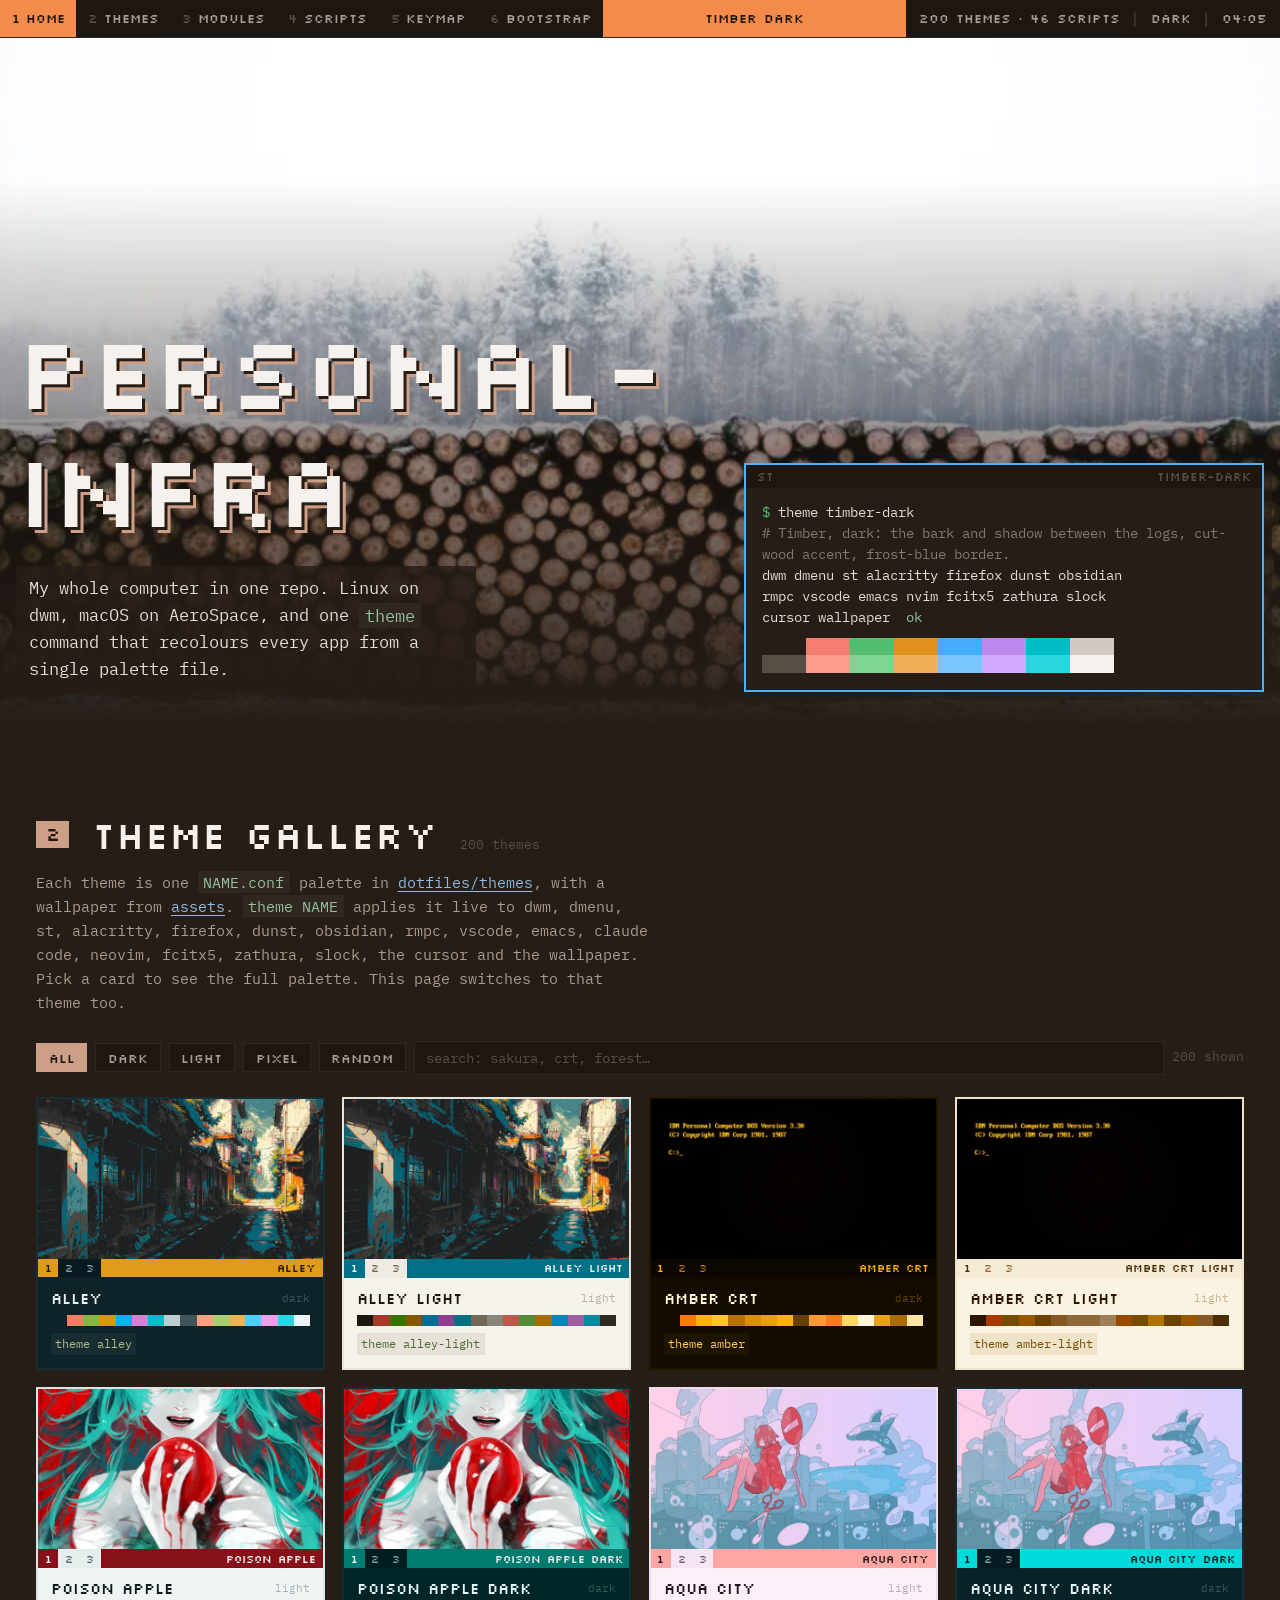
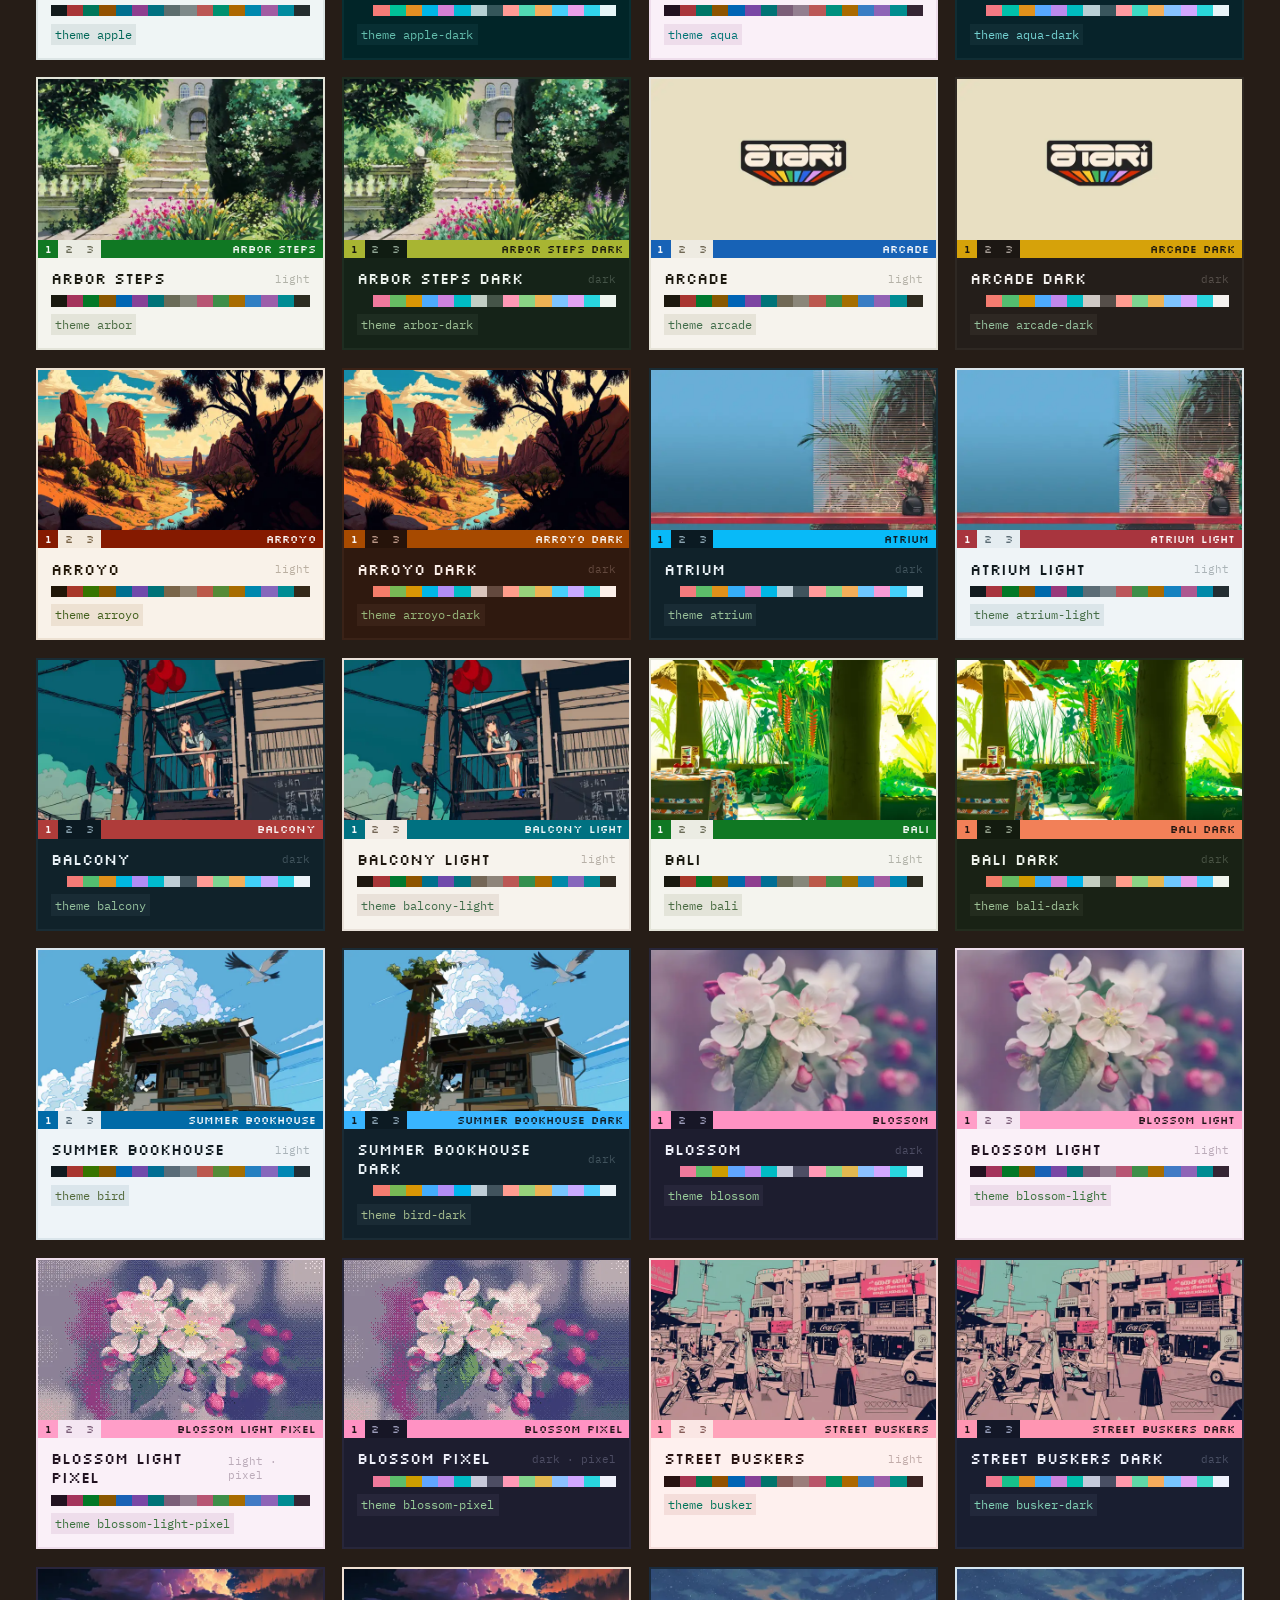
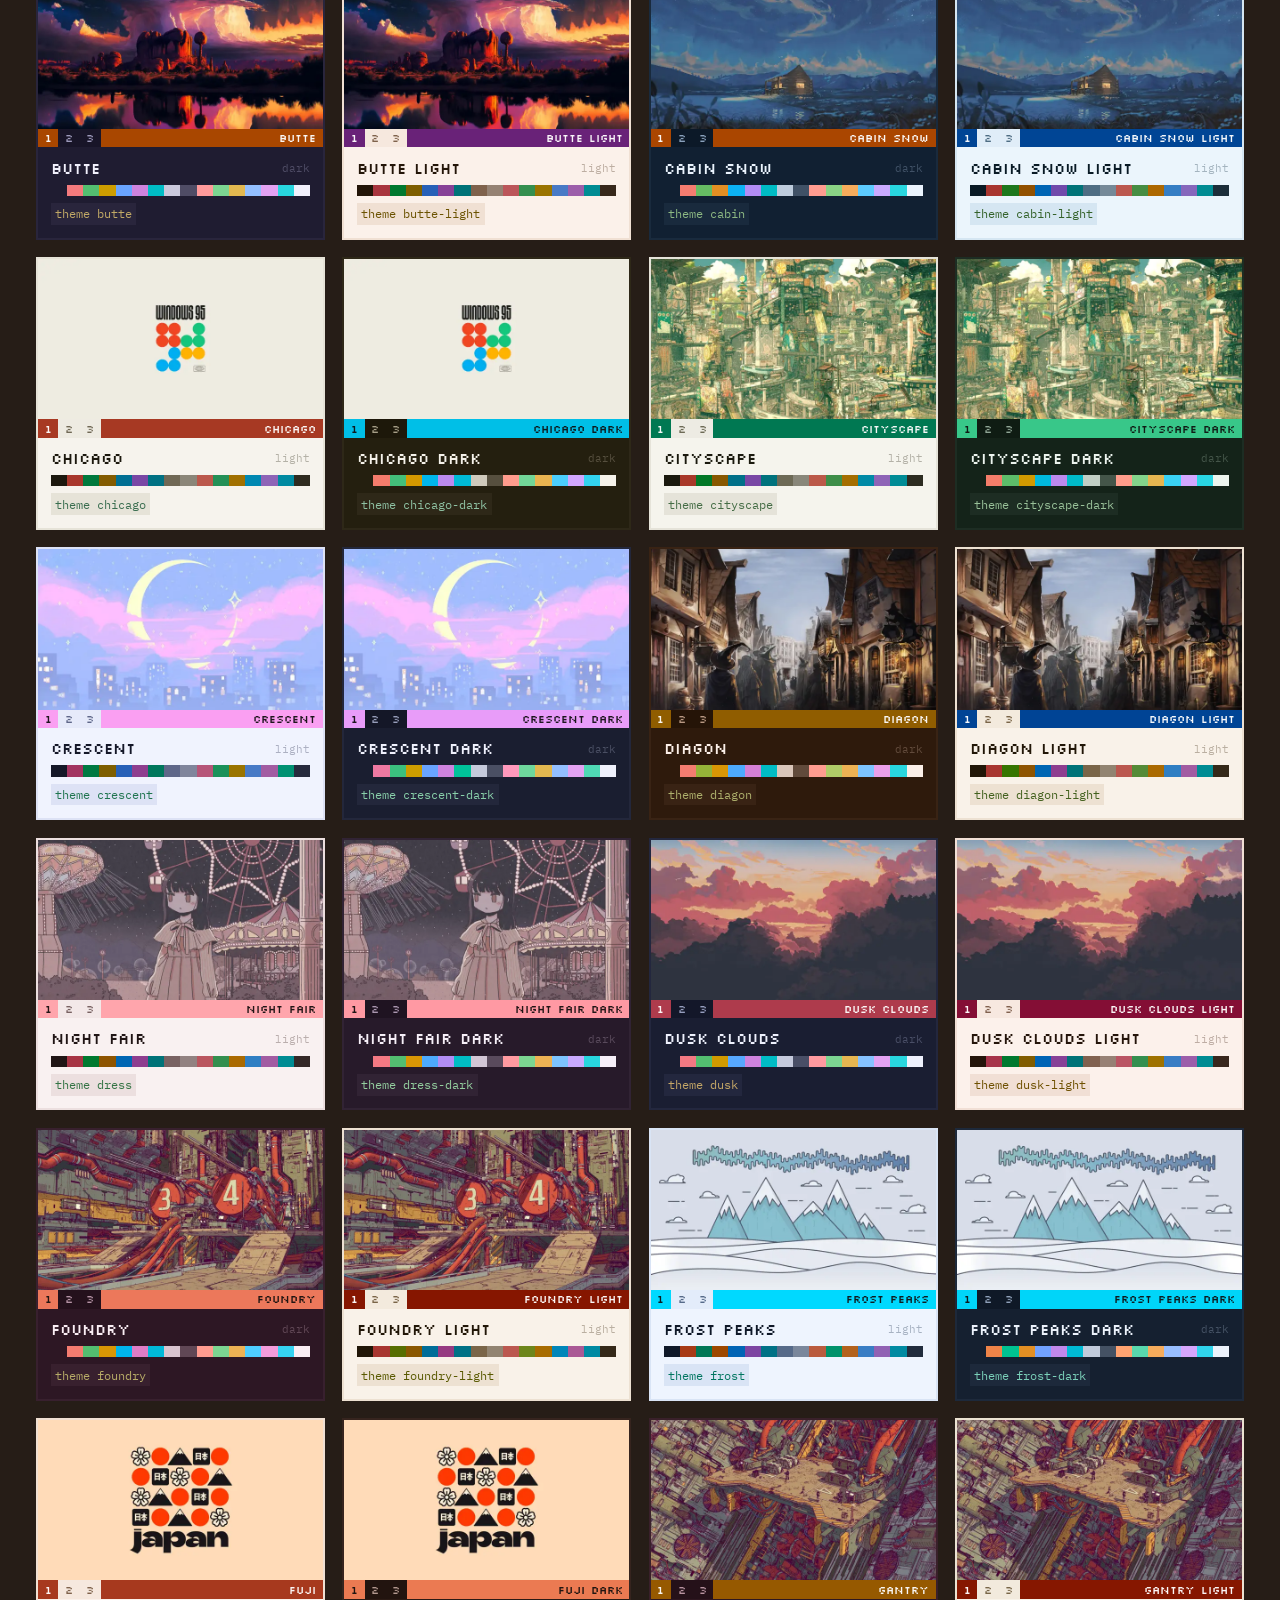
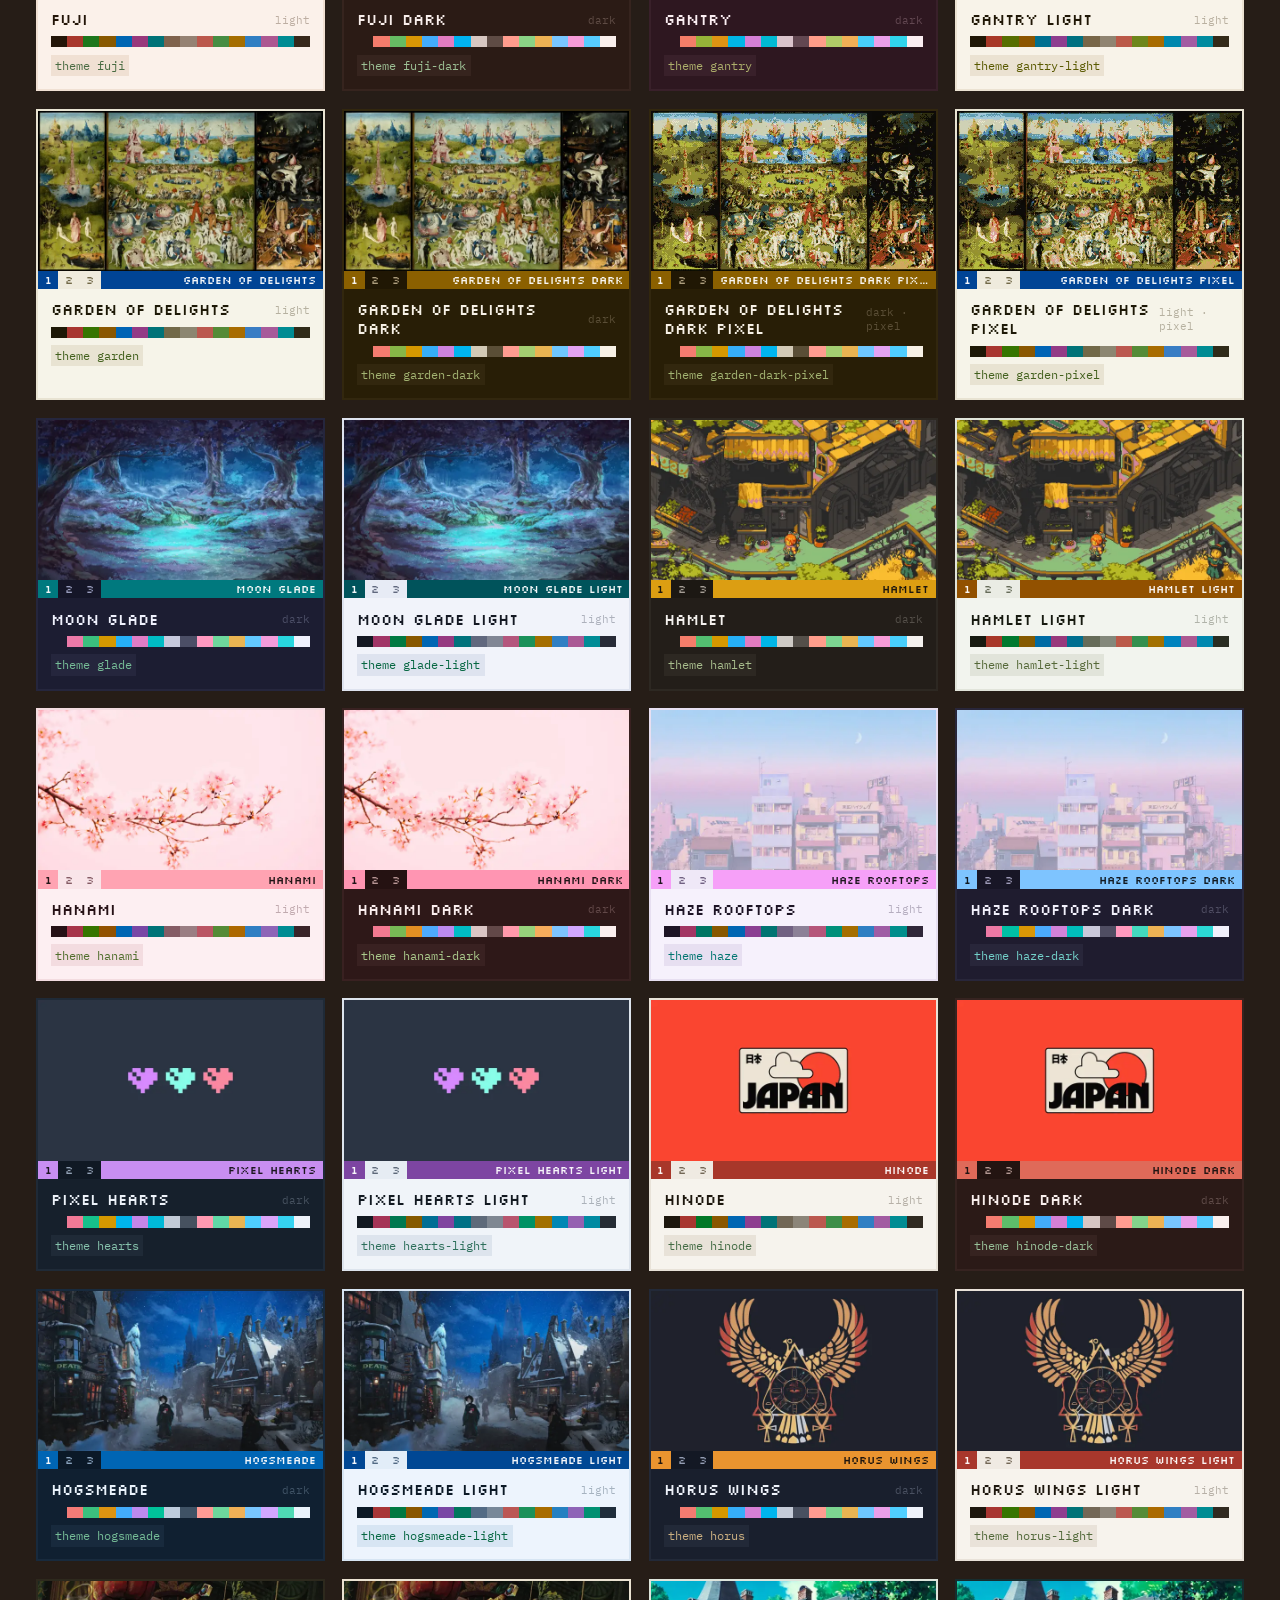
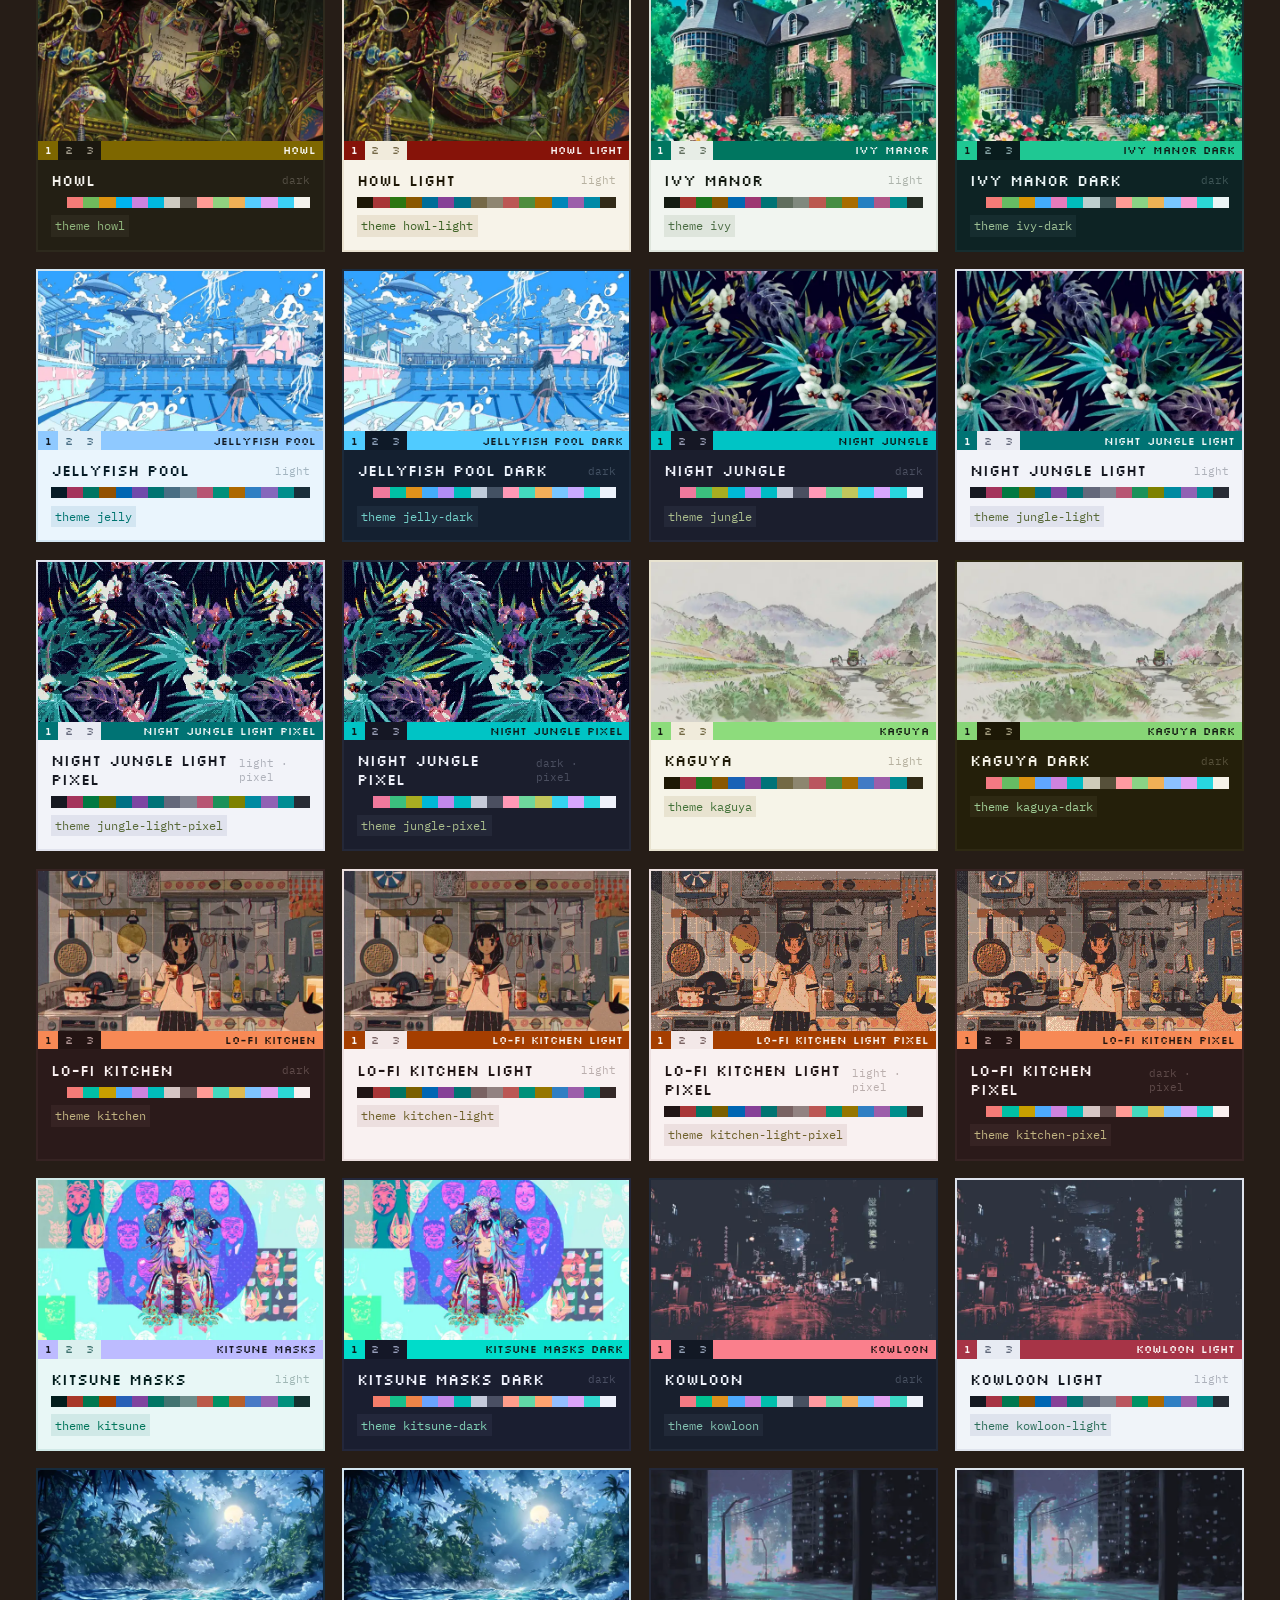
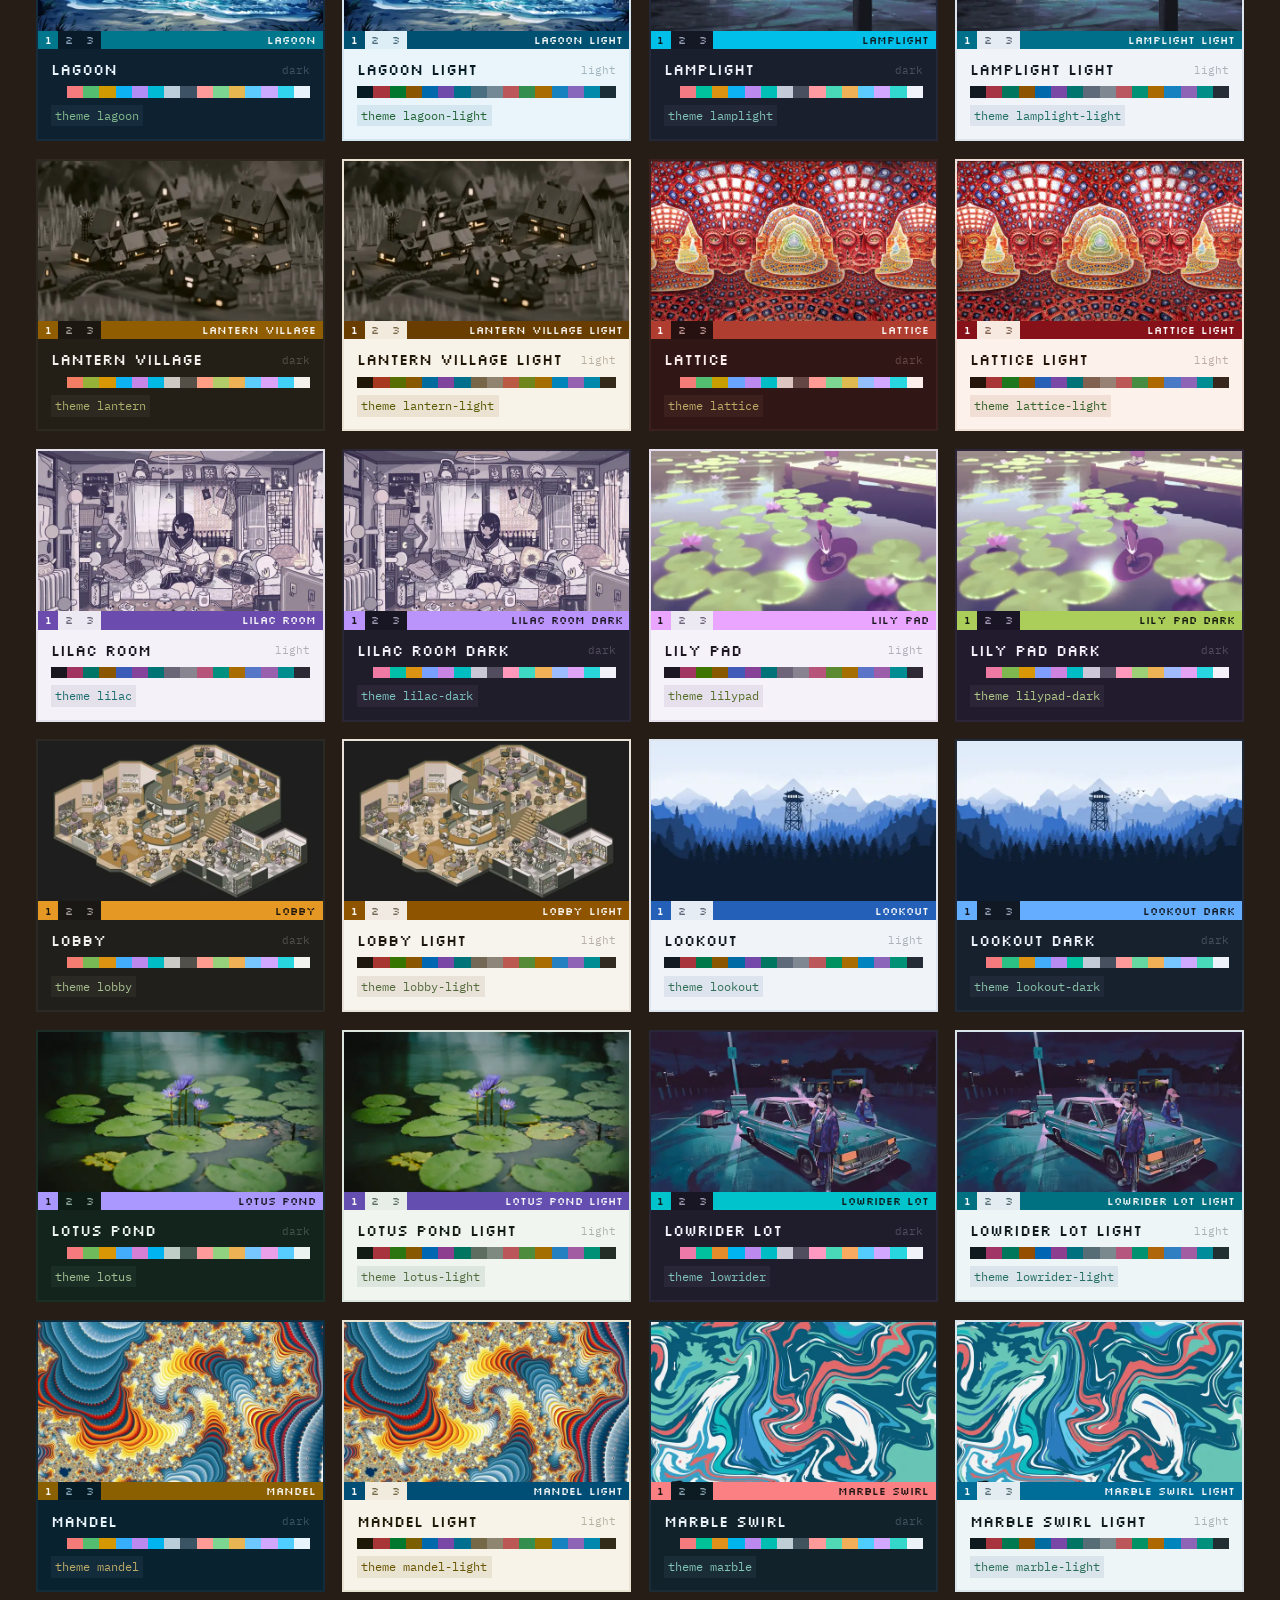
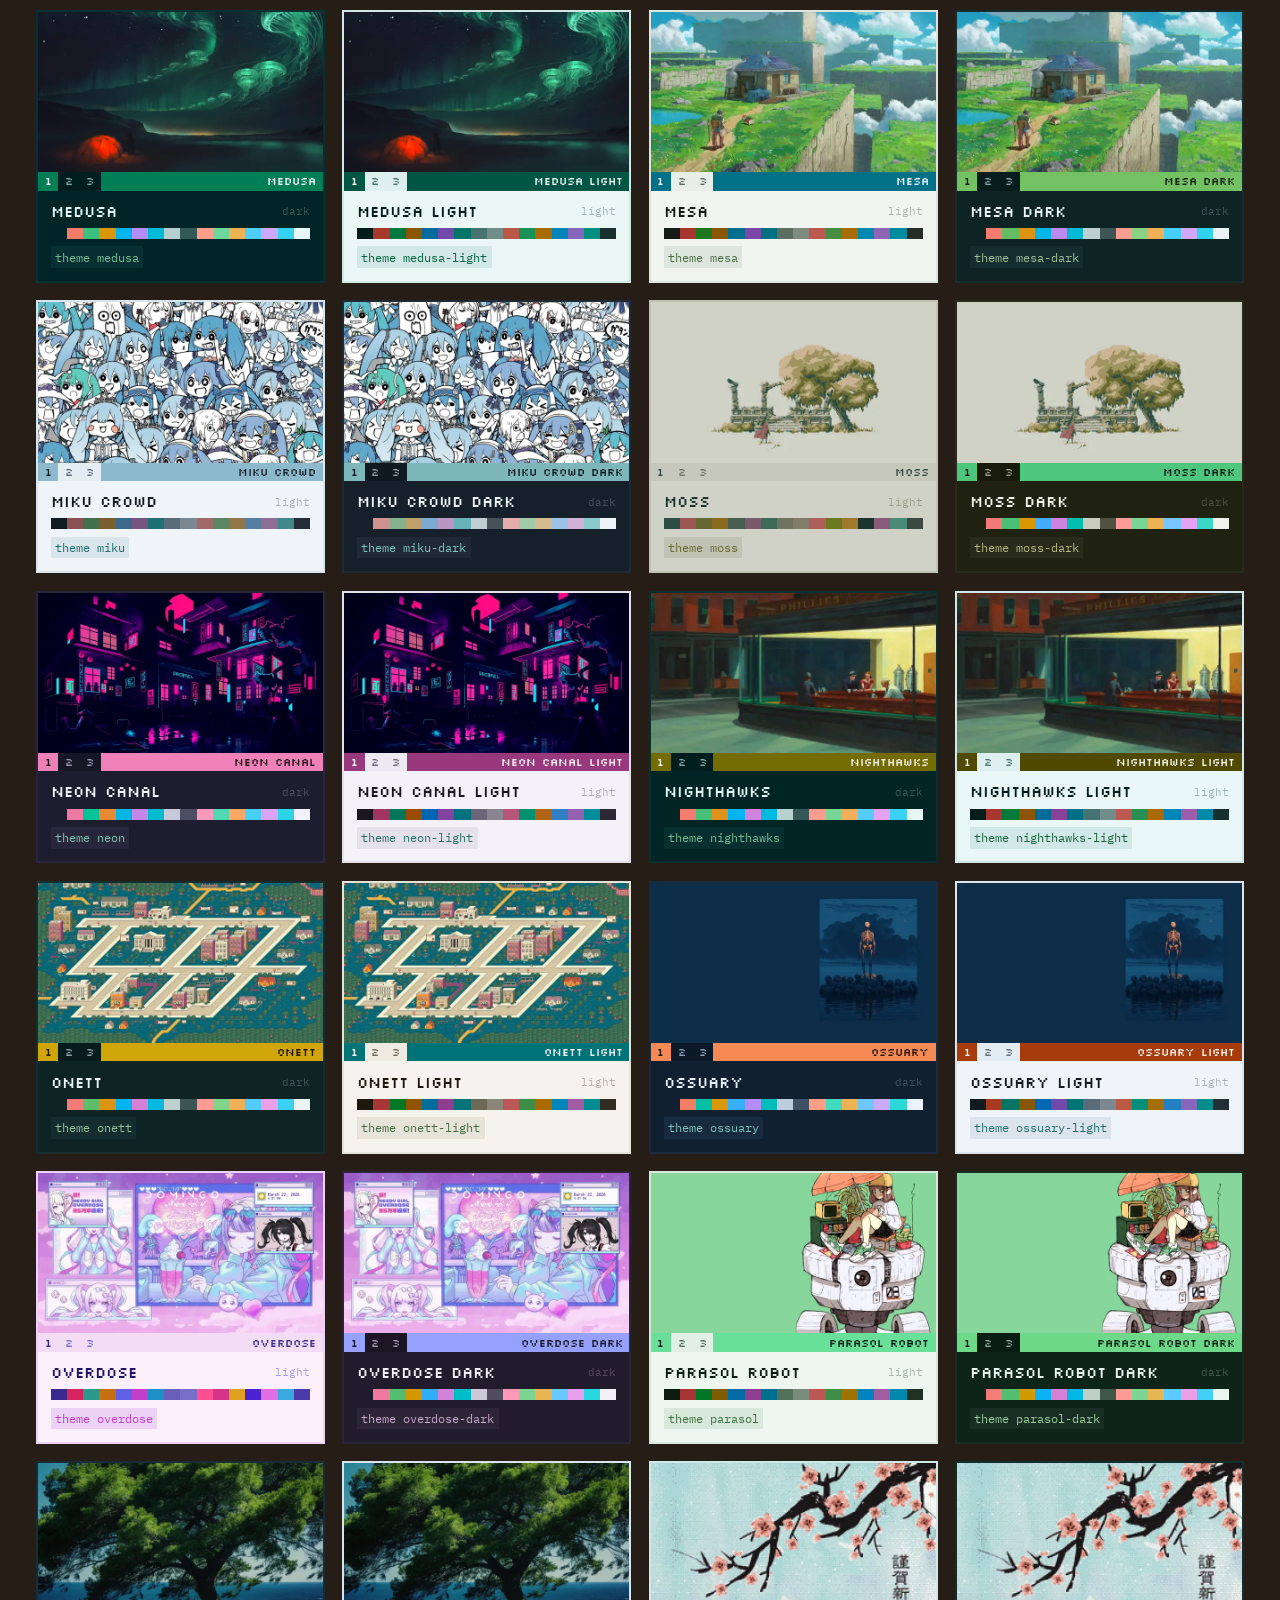
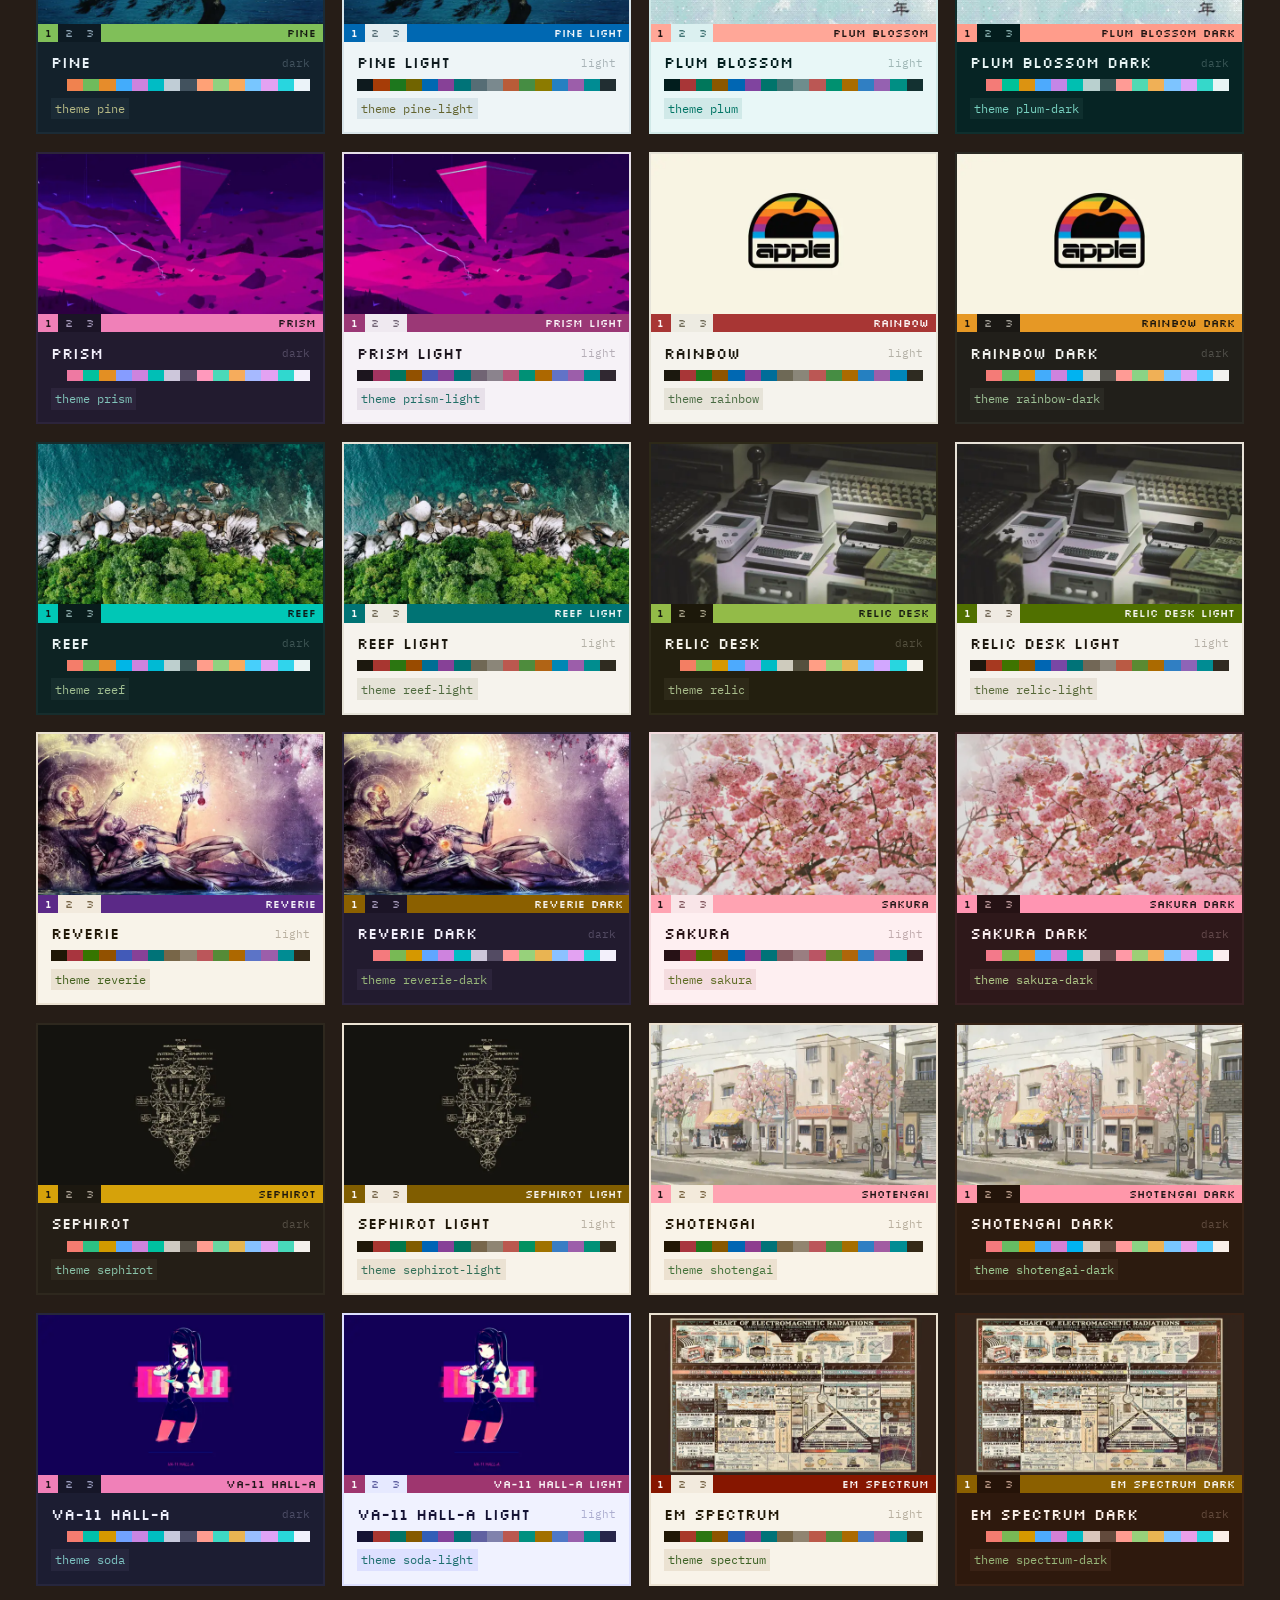
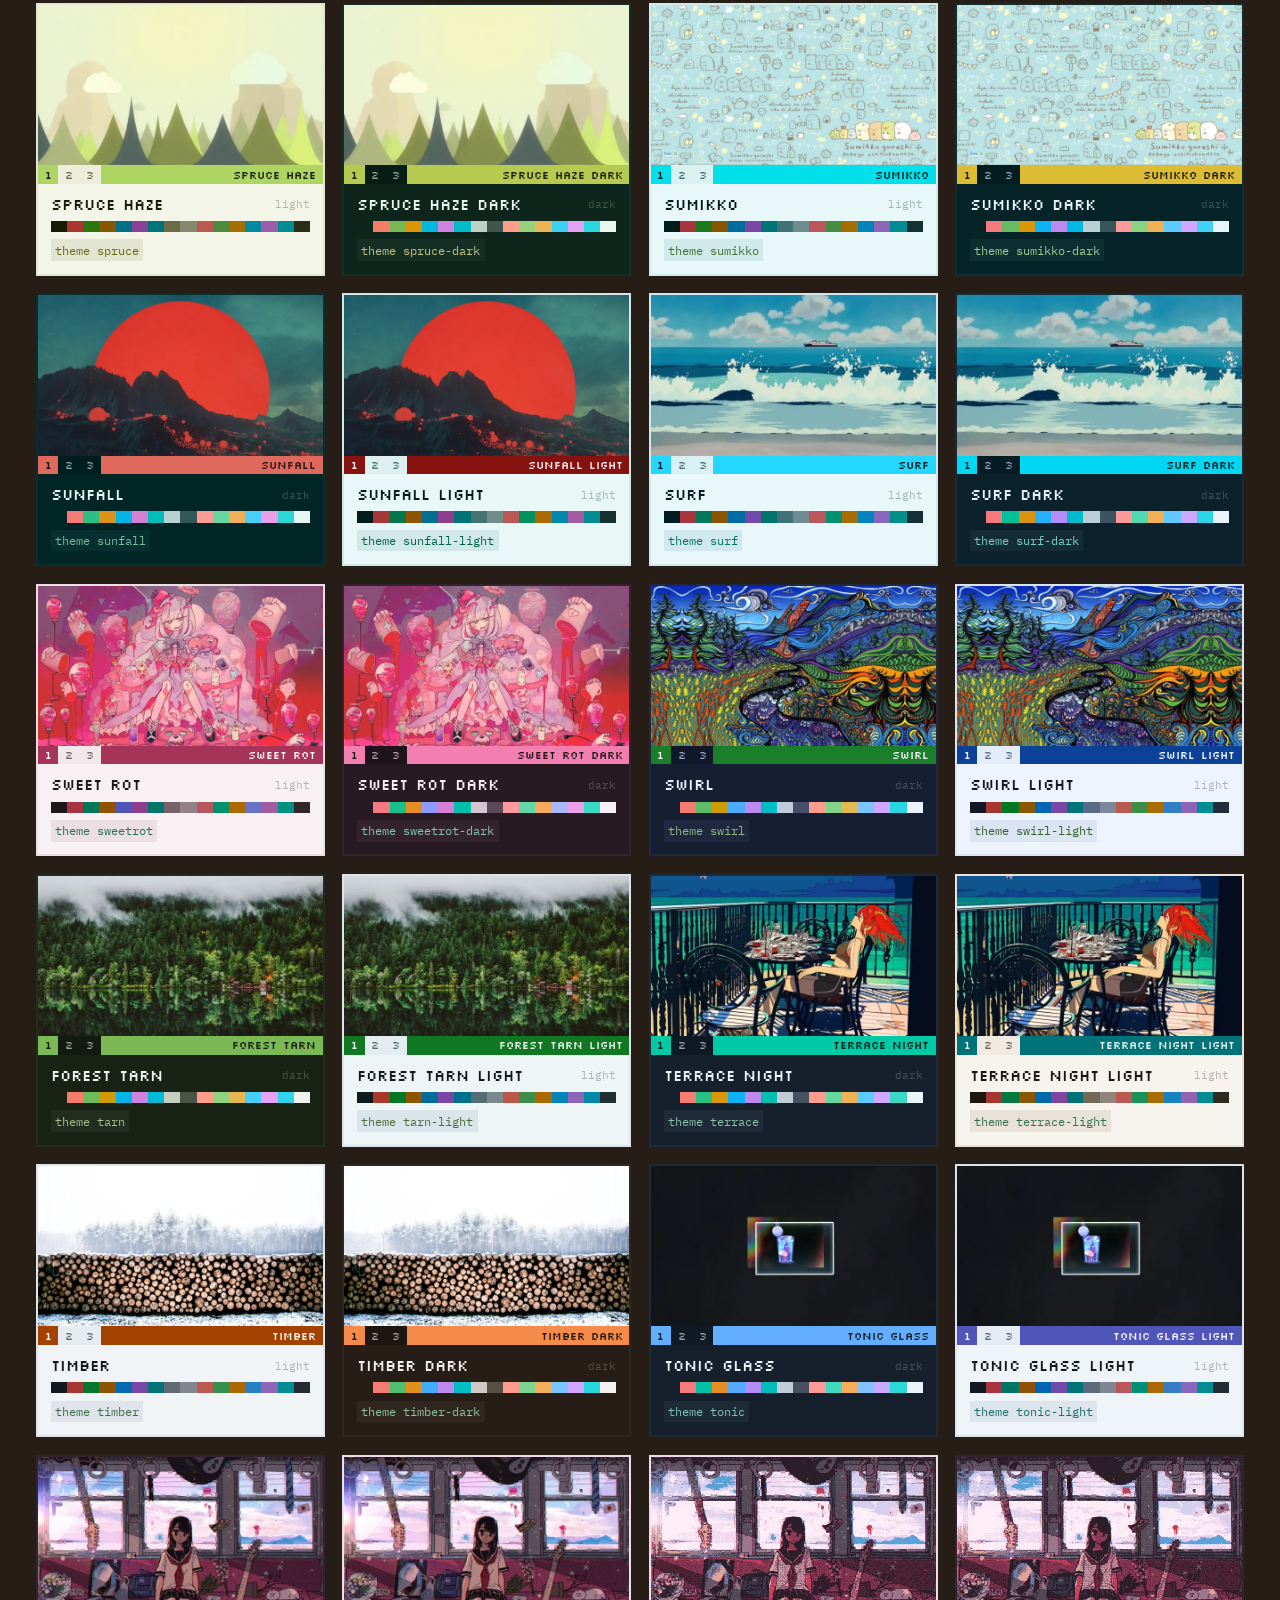
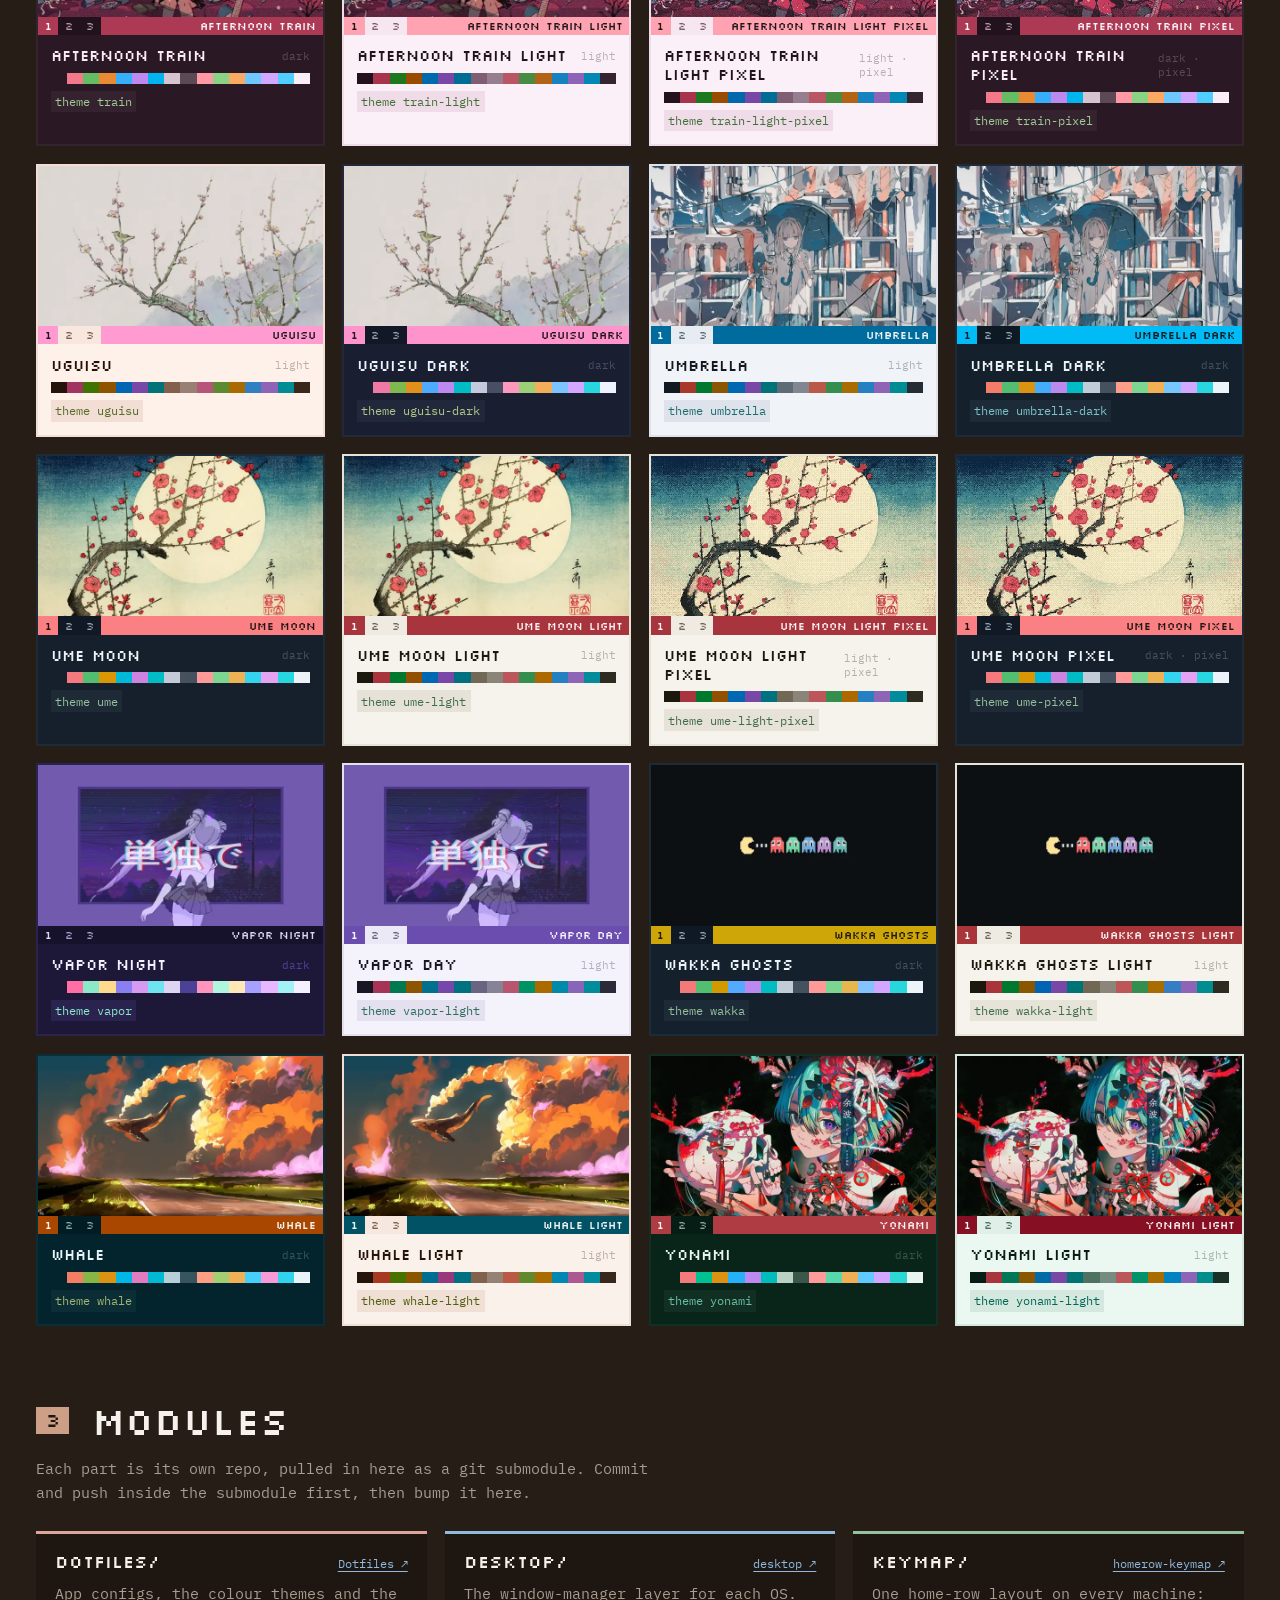
==== docs/index.html @ 153bce5e "GitHub Pages site: theme gallery, modules, scripts, keymap (docs/, generated by docs/build.py) Co-Au" ====
<!doctype html>
<html lang="en">
<head>
<meta charset="utf-8">
<meta name="viewport" content="width=device-width, initial-scale=1">
<title>personal-infra</title>
<meta name="description" content="A whole Linux + macOS desktop in one repo: dwm, st, 200 colour themes, scripts and bootstrap.">
<link rel="preconnect" href="https://fonts.googleapis.com">
<link rel="preconnect" href="https://fonts.gstatic.com" crossorigin>
<link href="https://fonts.googleapis.com/css2?family=Silkscreen&family=IBM+Plex+Mono:ital,wght@0,400;0,600;1,400&display=swap" rel="stylesheet">
<style>
/* Every colour on this page is a theme key from dotfiles/themes/*.conf; picking a theme rewrites them. */
:root {
  --bg: #2e181a; --bg_alt: #251214; --bg_hl: #392123; --sel: #4e2d34; --dim: #62484a; --mid: #b79496;
  --fg: #ecd9d9; --bright: #fbeeef; --accent: #f0a6b6; --accent_fg: #201417; --bar: #ff95b2; --bar_fg: #201417;
  --border: #f68c36; --comment: #8e7274; --string: #b0c888; --number: #e9b082; --keyword: #f1a6b0;
  --function: #91c3f6; --type: #dfa9da; --punct: #b79496; --err: #da827f; --warn: #e9b082; --ok: #8fceac;
  --wall: none;
  --px: "Silkscreen", monospace;
  --mono: "IBM Plex Mono", ui-monospace, monospace;
}
* { box-sizing: border-box; }
html { scroll-behavior: smooth; scroll-padding-top: 3rem; }
body {
  margin: 0; background: var(--bg); color: var(--fg); font: 15px/1.6 var(--mono); overflow-x: clip;
  transition: background-color .35s, color .35s;
}
::selection { background: var(--sel); color: var(--bright); }
a { color: var(--function); text-decoration-thickness: 1px; text-underline-offset: 3px; }
code, kbd { font-family: var(--mono); background: var(--bg_hl); padding: .1em .35em; color: var(--string); }
:focus-visible { outline: 2px solid var(--border); outline-offset: 2px; }

/* dwm bar */
.bar {
  position: sticky; top: 0; z-index: 20; display: flex; align-items: stretch; height: 2.4rem;
  background: var(--bg_alt); border-bottom: 1px solid var(--bg_hl); font-family: var(--px); font-size: 13px;
  transition: background-color .35s;
}
.tags { display: flex; overflow-x: auto; scrollbar-width: none; }
.tags a {
  display: flex; align-items: center; gap: .45em; padding: 0 .9em; color: var(--mid); text-decoration: none; white-space: nowrap;
}
.tags a b { color: var(--dim); font-weight: 400; }
.tags a:hover, .tags a.on { background: var(--bar); color: var(--bar_fg); }
.tags a:hover b, .tags a.on b { color: var(--bar_fg); }
.bar .title {
  flex: 1; display: flex; align-items: center; justify-content: center; min-width: 0; padding: 0 1em;
  background: var(--bar); color: var(--bar_fg); overflow: hidden; white-space: nowrap; text-overflow: ellipsis;
}
.bar .status { display: flex; align-items: center; gap: .9em; padding: 0 1em; color: var(--mid); white-space: nowrap; }
.bar .status i { font-style: normal; color: var(--dim); }
@media (max-width: 760px) { .bar .status { display: none; } .bar .title { justify-content: flex-end; } }

main { max-width: 1240px; margin: 0 auto; padding: 0 16px 6rem; }
section { padding-top: 4.5rem; }
h1, h2, h3 { font-family: var(--px); font-weight: 400; line-height: 1.15; margin: 0; color: var(--bright); }
h2 { font-size: clamp(1.6rem, 4vw, 2.4rem); display: flex; align-items: baseline; gap: .6em; flex-wrap: wrap; }
h2 small { font: 13px var(--mono); color: var(--dim); }
h2::before { content: attr(data-tag); font-size: .5em; color: var(--accent_fg); background: var(--accent); padding: .15em .5em; align-self: center; }
.lede { max-width: 68ch; color: var(--mid); margin: .9rem 0 1.6rem; }

/* hero: the current wallpaper with a st window on top */
.hero {
  position: relative; margin: 0 calc(50% - 50vw); min-height: min(78vh, 720px); display: grid; align-items: end;
  padding: 3rem 16px; overflow: hidden; isolation: isolate;
}
.hero::before {
  content: ""; position: absolute; inset: 0; z-index: -2; background: var(--wall) center / cover no-repeat;
  image-rendering: auto; transition: opacity .4s;
}
.hero::after { content: ""; position: absolute; inset: 0; z-index: -1; background: linear-gradient(to bottom, transparent 20%, var(--bg) 98%); }
.hero-grid { display: grid; grid-template-columns: minmax(0, 1fr) minmax(0, 520px); gap: 2rem; align-items: end; }
@media (max-width: 900px) { .hero-grid { grid-template-columns: 1fr; } }
.hero h1 {
  font-size: clamp(2.6rem, 8.5vw, 6.4rem); letter-spacing: -.02em; color: var(--bright);
  text-shadow: 3px 3px 0 var(--bg), 6px 6px 0 var(--accent);
}
.hero p { font-size: 1.05rem; max-width: 46ch; color: var(--fg); background: color-mix(in srgb, var(--bg) 82%, transparent); padding: .6rem .8rem; margin: 1.2rem 0 0; }
.win { background: var(--bg); border: 2px solid var(--border); box-shadow: 8px 8px 0 color-mix(in srgb, var(--bg) 60%, transparent); }
.win .tb { display: flex; justify-content: space-between; padding: .25rem .7rem; background: var(--bg_alt); color: var(--dim); font: 12px var(--px); }
.term { margin: 0; padding: .9rem 1rem 1.1rem; font: 13.5px/1.55 var(--mono); white-space: pre-wrap; word-break: break-word; color: var(--fg); }
.term .p { color: var(--color2, var(--ok)); } .term .c { color: var(--comment); }
.blocks { display: grid; grid-template-columns: repeat(8, 1fr); margin-top: .6rem; max-width: 22rem; }
.blocks span { height: 1.1rem; }

/* gallery */
.filters { display: flex; flex-wrap: wrap; gap: .5rem; align-items: center; margin-bottom: 1.4rem; }
.filters button, .chip {
  font: 13px var(--px); background: var(--bg_alt); color: var(--mid); border: 1px solid var(--bg_hl); padding: .45em .9em; cursor: pointer;
}
.filters button[aria-pressed="true"] { background: var(--accent); color: var(--accent_fg); border-color: var(--accent); }
.filters input {
  flex: 1 1 12rem; min-width: 0; font: 14px var(--mono); background: var(--bg_alt); color: var(--fg);
  border: 1px solid var(--bg_hl); padding: .5em .8em;
}
.filters input::placeholder { color: var(--dim); }
.count { color: var(--dim); font-size: 13px; }
.grid { display: grid; grid-template-columns: repeat(auto-fill, minmax(260px, 1fr)); gap: 1.1rem; }
.card {
  --c-bg: #000; all: unset; box-sizing: border-box; cursor: pointer; display: flex; flex-direction: column;
  background: var(--c-bg); color: var(--c-fg); border: 2px solid var(--c-bg_hl); transition: transform .18s, border-color .18s, box-shadow .18s;
  animation: rise .5s both; animation-delay: calc(var(--i, 0) * 18ms);
}
.card:hover, .card:focus-visible { transform: translate(-3px, -3px); border-color: var(--c-border); box-shadow: 6px 6px 0 var(--c-accent); outline: none; }
.card .img { aspect-ratio: 16 / 9; background: var(--c-bg_alt) center / cover; position: relative; }
.card .img.pixel { image-rendering: pixelated; }
.card .cbar { display: flex; font: 11px var(--px); background: var(--c-bg_alt); }
.card .cbar span { padding: .2em .6em; color: var(--c-mid); }
.card .cbar span:first-child { background: var(--c-bar); color: var(--c-bar_fg); }
.card .cbar em { flex: 1; font-style: normal; background: var(--c-bar); color: var(--c-bar_fg); padding: .2em .6em; text-align: right; overflow: hidden; white-space: nowrap; text-overflow: ellipsis; }
.card .body { padding: .7rem .8rem .8rem; display: grid; gap: .45rem; }
.card .name { font: 15px var(--px); color: var(--c-bright); display: flex; justify-content: space-between; gap: .5rem; }
.card .name small { font: 11px var(--mono); color: var(--c-dim); align-self: center; }
.card code { background: var(--c-bg_hl); color: var(--c-string); font-size: 12px; justify-self: start; }
.swatch16 { display: grid; grid-template-columns: repeat(16, 1fr); height: .7rem; }
@keyframes rise { from { opacity: 0; transform: translateY(10px); } }
@media (prefers-reduced-motion: reduce) { .card { animation: none; } * { transition: none !important; } html { scroll-behavior: auto; } }

/* theme detail */
dialog {
  width: min(980px, calc(100vw - 32px)); max-height: calc(100vh - 32px); padding: 0; border: 2px solid var(--border);
  background: var(--bg); color: var(--fg); box-shadow: 10px 10px 0 var(--accent);
}
dialog::backdrop { background: color-mix(in srgb, var(--bg) 70%, transparent); backdrop-filter: blur(3px); }
.d-img { aspect-ratio: 16 / 9; background: var(--bg_alt) center / cover; position: relative; }
.d-img.pixel { image-rendering: pixelated; }
.d-img .links { position: absolute; right: .6rem; bottom: .6rem; display: flex; gap: .4rem; flex-wrap: wrap; justify-content: flex-end; }
.d-img .links a, .d-close { font: 12px var(--px); background: var(--bg); color: var(--fg); padding: .35em .7em; text-decoration: none; border: 1px solid var(--bg_hl); }
.d-close { position: absolute; right: .6rem; top: .6rem; cursor: pointer; }
.d-body { padding: 1.2rem 1.3rem 1.5rem; display: grid; gap: 1.2rem; grid-template-columns: minmax(0, 1fr) minmax(0, 1fr); }
@media (max-width: 760px) { .d-body { grid-template-columns: 1fr; } }
.d-body h3 { font-size: 1.7rem; }
.d-body h4 { margin: 0 0 .4rem; font: 12px var(--px); color: var(--dim); }
.pal { display: grid; grid-template-columns: repeat(auto-fill, minmax(92px, 1fr)); gap: .3rem; }
.pal button {
  all: unset; cursor: pointer; display: grid; grid-template-rows: 1.6rem auto auto; font: 11px var(--mono); color: var(--mid);
  border: 1px solid var(--bg_hl);
}
.pal button i { display: block; }
.pal button span { padding: .1rem .35rem; overflow: hidden; text-overflow: ellipsis; white-space: nowrap; }
.pal button:hover, .pal button:focus-visible { border-color: var(--border); color: var(--fg); }
.code { background: var(--bg_alt); padding: .8rem 1rem; margin: 0; font: 13px/1.6 var(--mono); overflow-x: auto; border-left: 3px solid var(--accent); }
.k { color: var(--keyword); } .f { color: var(--function); } .s { color: var(--string); } .n { color: var(--number); }
.t { color: var(--type); } .cm { color: var(--comment); font-style: italic; } .pu { color: var(--punct); }
.copy { cursor: pointer; }
.toast { position: fixed; left: 50%; bottom: 1.2rem; transform: translateX(-50%); background: var(--accent); color: var(--accent_fg); font: 13px var(--px); padding: .5em 1em; opacity: 0; transition: opacity .2s; pointer-events: none; z-index: 50; }
.toast.on { opacity: 1; }

/* modules */
.mods { display: grid; grid-template-columns: repeat(auto-fill, minmax(330px, 1fr)); gap: 1.1rem; }
@media (max-width: 400px) { .mods { grid-template-columns: 1fr; } }
.mod { background: var(--bg_alt); border-top: 3px solid var(--c, var(--accent)); padding: 1.1rem 1.2rem 1.2rem; display: grid; gap: .6rem; align-content: start; }
.mod h3 { font-size: 1.15rem; display: flex; justify-content: space-between; gap: .5rem; align-items: baseline; }
.mod h3 a { font: 12px var(--mono); }
.mod p { margin: 0; color: var(--mid); }
.mod ul { list-style: none; padding: 0; margin: 0; display: flex; flex-wrap: wrap; gap: .3rem; }
.mod li { font-size: 12px; background: var(--bg_hl); color: var(--fg); padding: .1em .5em; }

/* scripts */
.scripts { display: grid; grid-template-columns: repeat(auto-fill, minmax(min(100%, 560px), 1fr)); gap: 0 2rem; }
.sgroup h3 { font-size: 1rem; color: var(--accent); margin: 1.4rem 0 .4rem; }
.srow { display: grid; grid-template-columns: 9.5rem minmax(0, 1fr); gap: 1rem; padding: .35rem 0; border-bottom: 1px dashed var(--bg_hl); font-size: 13.5px; }
.srow a { color: var(--function); text-decoration: none; font-weight: 600; overflow-wrap: anywhere; }
.srow a:hover { text-decoration: underline; }
.srow span { color: var(--mid); }
.srow span:empty::before { content: "—"; color: var(--dim); }

.keymap { background: #f4f1ea; padding: 1rem; border: 2px solid var(--bg_hl); overflow-x: auto; }
.keymap img { display: block; width: 100%; min-width: 640px; height: auto; }
.boot { display: grid; grid-template-columns: repeat(auto-fit, minmax(min(100%, 380px), 1fr)); gap: 1.1rem; }
footer { margin-top: 5rem; padding-top: 1.2rem; border-top: 1px solid var(--bg_hl); color: var(--dim); font-size: 13px; display: flex; justify-content: space-between; flex-wrap: wrap; gap: 1rem; }
</style>
</head>
<body>

<nav class="bar" aria-label="Sections">
  <div class="tags">
    <a href="#top"><b>1</b>home</a>
    <a href="#themes"><b>2</b>themes</a>
    <a href="#modules"><b>3</b>modules</a>
    <a href="#scripts"><b>4</b>scripts</a>
    <a href="#keymap"><b>5</b>keymap</a>
    <a href="#bootstrap"><b>6</b>bootstrap</a>
  </div>
  <div class="title" id="bar-title">personal-infra</div>
  <div class="status"><span id="st-count"></span><i>│</i><span id="st-mode"></span><i>│</i><span id="st-clock"></span></div>
</nav>

<main>
  <header class="hero" id="top">
    <div class="hero-grid">
      <div>
        <h1>personal-<br>infra</h1>
        <p>My whole computer in one repo. Linux on dwm, macOS on AeroSpace, and one <code>theme</code> command that recolours every app from a single palette file.</p>
      </div>
      <div class="win" aria-label="Terminal showing the theme command">
        <div class="tb"><span>st</span><span id="win-name">~</span></div>
        <pre class="term" id="term"></pre>
      </div>
    </div>
  </header>

  <section id="themes">
    <h2 data-tag="2">Theme gallery <small id="theme-count"></small></h2>
    <p class="lede">Each theme is one <code>NAME.conf</code> palette in <a href="https://github.com/AnissL93/Dotfiles/tree/main/themes">dotfiles/themes</a>, with a wallpaper from <a href="https://github.com/AnissL93/assets/tree/main/wallpapers">assets</a>. <code>theme NAME</code> applies it live to dwm, dmenu, st, alacritty, firefox, dunst, obsidian, rmpc, vscode, emacs, claude code, neovim, fcitx5, zathura, slock, the cursor and the wallpaper. Pick a card to see the full palette. This page switches to that theme too.</p>
    <div class="filters" role="group" aria-label="Filter themes">
      <button data-f="all" aria-pressed="true">all</button>
      <button data-f="dark" aria-pressed="false">dark</button>
      <button data-f="light" aria-pressed="false">light</button>
      <button data-f="pixel" aria-pressed="false">pixel</button>
      <button id="random" title="Apply a random theme">random</button>
      <input id="q" type="search" placeholder="search: sakura, crt, forest…" aria-label="Search themes">
      <span class="count" id="shown"></span>
    </div>
    <div class="grid" id="grid"></div>
  </section>

  <section id="modules">
    <h2 data-tag="3">Modules</h2>
    <p class="lede">Each part is its own repo, pulled in here as a git submodule. Commit and push inside the submodule first, then bump it here.</p>
    <div class="mods">
      <article class="mod" style="--c: var(--keyword)">
        <h3>dotfiles/ <a href="https://github.com/AnissL93/Dotfiles">Dotfiles ↗</a></h3>
        <p>App configs, the colour themes and the <code>theme</code> command. The user manual is <a href="https://github.com/AnissL93/Dotfiles/blob/main/MANUAL.md">MANUAL.md</a>.</p>
        <ul><li>themes</li><li>alacritty</li><li>bash</li><li>doom emacs</li><li>nvim</li><li>vscode</li><li>firefox</li><li>obsidian</li><li>zathura</li><li>lf</li><li>hledger</li><li>claude</li><li>thefuck</li></ul>
      </article>
      <article class="mod" style="--c: var(--function)">
        <h3>desktop/ <a href="https://github.com/AnissL93/desktop">desktop ↗</a></h3>
        <p>The window-manager layer for each OS. On Linux: suckless tools as submodules, X11 startup, notifications, fonts and a cursor generator. On macOS: a tiling WM and hotkeys.</p>
        <ul><li>dwm + dmenu + dwmblocks</li><li>st</li><li>slock</li><li>x11 / xinitrc</li><li>dunst</li><li>gtk-3.0</li><li>fontconfig</li><li>cursors</li><li>systemd</li><li>mac: aerospace</li><li>mac: skhd</li><li>mac: borders</li></ul>
      </article>
      <article class="mod" style="--c: var(--string)">
        <h3>keymap/ <a href="https://github.com/AnissL93/homerow-keymap">homerow-keymap ↗</a></h3>
        <p>One home-row layout on every machine: keyd on Linux, Karabiner on macOS. <a href="#keymap">See the drawing</a>.</p>
        <ul><li>linux/keyd.conf</li><li>mac/karabiner</li><li>draw.py</li></ul>
      </article>
      <article class="mod" style="--c: var(--type)">
        <h3>rime/ <a href="https://github.com/AnissL93/rime">rime ↗</a></h3>
        <p>Rime input schemes for fcitx5: 小鹤双拼 with 形码 auxiliary codes. Typing history and build output are git-ignored.</p>
        <ul><li>fcitx5</li><li>小鹤双拼</li><li>形码辅助</li><li>cn_dicts</li></ul>
      </article>
      <article class="mod" style="--c: var(--number)">
        <h3>knowledge-forge/ <a href="https://github.com/AnissL93/knowledge-forge">knowledge-forge ↗</a></h3>
        <p>A public Obsidian vault template for a research and startup pipeline, from inbox and sources to experiments, writing and finance.</p>
        <ul><li>Inbox</li><li>Projects</li><li>Sources</li><li>Concepts</li><li>Experiments</li><li>Writing</li><li>Kanban</li><li>Templates</li></ul>
      </article>
      <article class="mod" style="--c: var(--warn)">
        <h3>this repo <a href="https://github.com/AnissL93/personal-infra">personal-infra ↗</a></h3>
        <p>Ties the modules together. <code>bootstrap.sh</code> installs everything from lists in <code>packages/</code> (apt, Brewfile, tools, /opt apps), builds what has no package (<code>builds/</code>) and links configs (<code>links.txt</code>). Every installed app is listed in <a href="https://github.com/AnissL93/personal-infra/blob/main/SOFTWARE.md">SOFTWARE.md</a>.</p>
        <ul><li>bootstrap.sh</li><li>packages/</li><li>builds/</li><li>links.txt</li><li>SOFTWARE.md</li></ul>
      </article>
    </div>
  </section>

  <section id="scripts">
    <h2 data-tag="4">Scripts <small id="script-count"></small></h2>
    <p class="lede">Small tools on <code>$PATH</code>: bar blocks, dmenu helpers, font switchers, and the build scripts for things Ubuntu doesn't package.</p>
    <div class="scripts" id="script-list"></div>
  </section>

  <section id="keymap">
    <h2 data-tag="5">Keymap</h2>
    <p class="lede">Home-row modifiers and layers, the same on Linux (keyd) and macOS (Karabiner). Drawn by <code>keymap/draw.py</code>.</p>
    <div class="keymap"><img src="keymap.svg" alt="Keyboard layout with home-row modifiers and layers" loading="lazy"></div>
  </section>

  <section id="bootstrap">
    <h2 data-tag="6">New machine</h2>
    <p class="lede">Every step can be run on its own and run again safely. <code>./bootstrap.sh --help</code> lists them.</p>
    <div class="boot">
      <div class="win"><div class="tb"><span>st</span><span>clone</span></div><pre class="term"><span class="p">$</span> git clone --recursive git@github.com:AnissL93/personal-infra.git ~/System/personal-infra
<span class="p">$</span> cd ~/System/personal-infra
<span class="p">$</span> ./bootstrap.sh --dry-run   <span class="c"># look first</span>
<span class="p">$</span> ./bootstrap.sh</pre></div>
      <div class="win"><div class="tb"><span>st</span><span>submodules</span></div><pre class="term"><span class="c"># after a plain clone</span>
<span class="p">$</span> git submodule update --init --recursive
<span class="c"># change a module: push it first, then bump it here</span>
<span class="p">$</span> git add dotfiles &amp;&amp; git commit -m "Bump dotfiles"</pre></div>
    </div>
  </section>

  <footer>
    <span>Built from the repo by <code>docs/build.py</code>. Page colours come from the theme you pick.</span>
    <a href="https://github.com/AnissL93/personal-infra">github.com/AnissL93/personal-infra</a>
  </footer>
</main>

<dialog id="detail" aria-labelledby="d-name"></dialog>
<div class="toast" id="toast" role="status"></div>

<script src="data.js"></script>
<script>
const D = window.DATA, $ = s => document.querySelector(s);
const RAW = "https://raw.githubusercontent.com/AnissL93/assets/main/wallpapers/";
const UI = ["bg", "bg_alt", "bg_hl", "sel", "dim", "mid", "fg", "bright", "accent", "accent_fg", "bar", "bar_fg", "border"];
const SYN = ["comment", "string", "number", "keyword", "function", "type", "punct", "err", "warn", "ok"];
const ANSI = [...Array(16).keys()].map(i => "color" + i);
const byId = Object.fromEntries(D.themes.map(t => [t.id, t]));
const mode = t => t.mode || "dark";
const esc = s => String(s ?? "").replace(/[&<>"]/g, c => ({ "&": "&amp;", "<": "&lt;", ">": "&gt;", '"': "&quot;" })[c]);

function toast(msg) {
  const el = $("#toast"); el.textContent = msg; el.classList.add("on");
  clearTimeout(toast.t); toast.t = setTimeout(() => el.classList.remove("on"), 1400);
}
function copy(text) { navigator.clipboard?.writeText(text).then(() => toast("copied " + text), () => {}); }

// paint the whole page with a theme
function apply(id) {
  const t = byId[id]; if (!t) return;
  const r = document.documentElement.style;
  for (const k of [...UI, ...SYN, ...ANSI]) if (t[k]) r.setProperty("--" + k, t[k]);
  r.setProperty("--wall", t.thumb ? `url("${t.thumb}")` : "none");
  document.documentElement.style.colorScheme = mode(t);
  $("#bar-title").textContent = t.name || t.id;
  $("#win-name").textContent = t.id;
  $("#st-mode").textContent = mode(t);
  $("#term").innerHTML =
`<span class="p">$</span> theme ${esc(t.id)}
<span class="c"># ${esc((t.about || t.name || "").split(/(?<=\.) /)[0])}</span>
dwm dmenu st alacritty firefox dunst obsidian
rmpc vscode emacs nvim fcitx5 zathura slock
cursor wallpaper  <span style="color:var(--ok)">ok</span>
<div class="blocks">${ANSI.map(c => `<span style="background:${t[c]}"></span>`).join("")}</div>`;
  history.replaceState(null, "", "#theme=" + id);
}

// gallery
let filter = "all";
function card(t, i) {
  const v = [...UI, "string"].map(k => `--c-${k}:${t[k]}`).join(";");
  return `<button class="card" style="${v};--i:${Math.min(i, 30)}" data-id="${t.id}" aria-label="${esc(t.name || t.id)}, ${mode(t)} theme">
    <div class="img${t.pixel ? " pixel" : ""}" ${t.thumb ? `style="background-image:url('${t.thumb}')"` : ""}></div>
    <div class="cbar"><span>1</span><span>2</span><span>3</span><em>${esc(t.name || t.id)}</em></div>
    <div class="body">
      <div class="name">${esc(t.name || t.id)}<small>${mode(t)}${t.pixel ? " · pixel" : ""}</small></div>
      <div class="swatch16">${ANSI.map(c => `<i style="background:${t[c]}"></i>`).join("")}</div>
      <code>theme ${t.id}</code>
    </div></button>`;
}
function render() {
  const q = $("#q").value.trim().toLowerCase();
  const list = D.themes.filter(t =>
    (filter === "all" || (filter === "pixel" ? t.pixel : mode(t) === filter)) &&
    (!q || `${t.id} ${t.name} ${t.about}`.toLowerCase().includes(q)));
  $("#grid").innerHTML = list.map(card).join("");
  $("#shown").textContent = `${list.length} shown`;
}
document.querySelectorAll(".filters [data-f]").forEach(b => b.onclick = () => {
  filter = b.dataset.f;
  document.querySelectorAll(".filters [data-f]").forEach(x => x.setAttribute("aria-pressed", x === b));
  render();
});
$("#q").oninput = render;
$("#random").onclick = () => { const t = D.themes[Math.floor(Math.random() * D.themes.length)]; apply(t.id); toast("theme " + t.id); };
$("#grid").onclick = e => { const c = e.target.closest(".card"); if (c) open(c.dataset.id); };

// detail dialog
const sample = `<span class="cm"># theme: one palette, every app</span>
<span class="k">def</span> <span class="f">apply</span><span class="pu">(</span>name<span class="pu">:</span> <span class="t">str</span><span class="pu">):</span>
    t <span class="pu">=</span> <span class="f">load</span><span class="pu">(</span>name<span class="pu">)</span>
    <span class="k">for</span> app <span class="k">in</span> <span class="pu">(</span>dwm<span class="pu">,</span> st<span class="pu">,</span> emacs<span class="pu">):</span>
        app<span class="pu">(</span>t<span class="pu">,</span> size<span class="pu">=</span><span class="n">16</span><span class="pu">)</span>
    <span class="k">return</span> <span class="s">"ok"</span>`;
const swatches = (t, keys) => `<div class="pal">${keys.filter(k => t[k]).map(k =>
  `<button data-hex="${t[k]}" title="copy ${t[k]}"><i style="background:${t[k]}"></i><span>${k}</span><span>${t[k]}</span></button>`).join("")}</div>`;
function open(id) {
  const t = byId[id], dlg = $("#detail");
  apply(id);
  const base = t.wall ? t.wall.replace(/-2560\.\w+$/, "") : "";
  dlg.innerHTML = `
    <div class="d-img${t.pixel ? " pixel" : ""}" ${t.thumb ? `style="background-image:url('${t.thumb}')"` : ""}>
      <button class="d-close" aria-label="Close">esc ✕</button>
      ${t.wall ? `<div class="links"><a href="${RAW + t.wall}" target="_blank" rel="noopener">2560 ↗</a>${t.wall_wide ? `<a href="${RAW + t.wall_wide}" target="_blank" rel="noopener">3440 ultrawide ↗</a>` : ""}</div>` : ""}
    </div>
    <div class="d-body">
      <div style="display:grid;gap:.8rem;align-content:start">
        <h3 id="d-name">${esc(t.name || t.id)}</h3>
        <p style="margin:0;color:var(--mid)">${esc(t.about)}</p>
        <div><code class="copy" data-cmd="theme ${t.id}" title="copy">theme ${t.id}</code>
          <a href="https://github.com/AnissL93/Dotfiles/blob/main/themes/${t.id}.conf" style="margin-left:.8rem">${t.id}.conf ↗</a></div>
        <pre class="code">${sample}</pre>
      </div>
      <div style="display:grid;gap:.9rem;align-content:start">
        <div><h4>interface</h4>${swatches(t, UI)}</div>
        <div><h4>syntax</h4>${swatches(t, SYN)}</div>
        <div><h4>terminal 0–15</h4>${swatches(t, ANSI)}</div>
      </div>
    </div>`;
  if (!dlg.open) dlg.showModal();
}
$("#detail").onclick = e => {
  const d = $("#detail");
  if (e.target === d || e.target.closest(".d-close")) return d.close();
  const sw = e.target.closest("[data-hex]"); if (sw) copy(sw.dataset.hex);
  const cm = e.target.closest("[data-cmd]"); if (cm) copy(cm.dataset.cmd);
};

// scripts
const groups = Object.entries(D.scripts);
$("#script-list").innerHTML = groups.map(([dir, list]) => `<div class="sgroup"><h3>${dir}/</h3>${list.map(s =>
  `<div class="srow"><a href="${s.url}">${esc(s.name)}</a><span>${esc(s.about)}</span></div>`).join("")}</div>`).join("");
const nScripts = groups.reduce((n, [, l]) => n + l.length, 0);
$("#script-count").textContent = `${nScripts} files`;

// bar status + active tag
$("#theme-count").textContent = `${D.themes.length} themes`;
$("#st-count").textContent = `${D.themes.length} themes · ${nScripts} scripts`;
const tick = () => $("#st-clock").textContent = new Date().toTimeString().slice(0, 5);
tick(); setInterval(tick, 30000);
const tags = [...document.querySelectorAll(".tags a")];
const io = new IntersectionObserver(es => es.forEach(e => {
  if (e.isIntersecting) tags.forEach(a => a.classList.toggle("on", a.getAttribute("href") === "#" + e.target.id));
}), { rootMargin: "-45% 0px -50% 0px" });
document.querySelectorAll("#top, section").forEach(s => io.observe(s));

render();
const start = (location.hash.match(/theme=([\w-]+)/) || [])[1];
const darks = D.themes.filter(t => mode(t) === "dark" && !t.pixel && t.thumb);
apply(byId[start] ? start : darks[Math.floor(Math.random() * darks.length)].id);
</script>
</body>
</html>
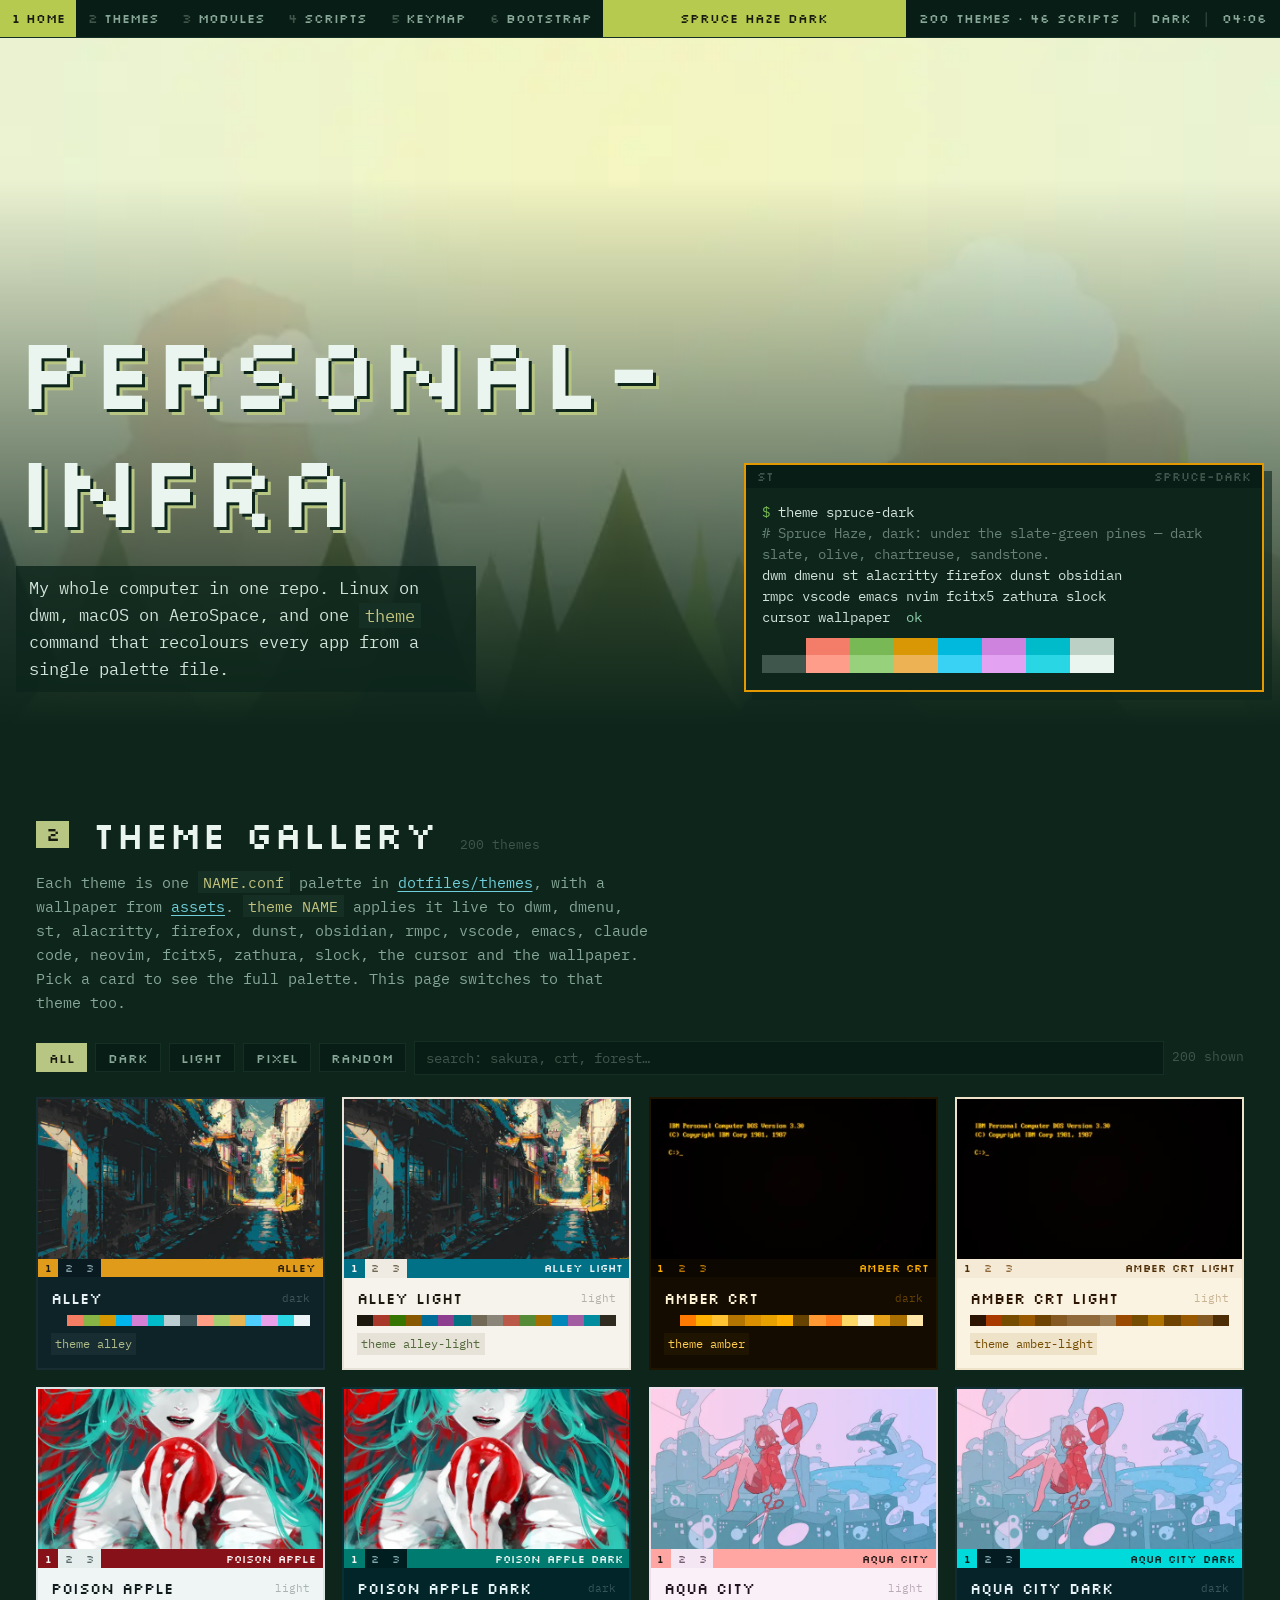
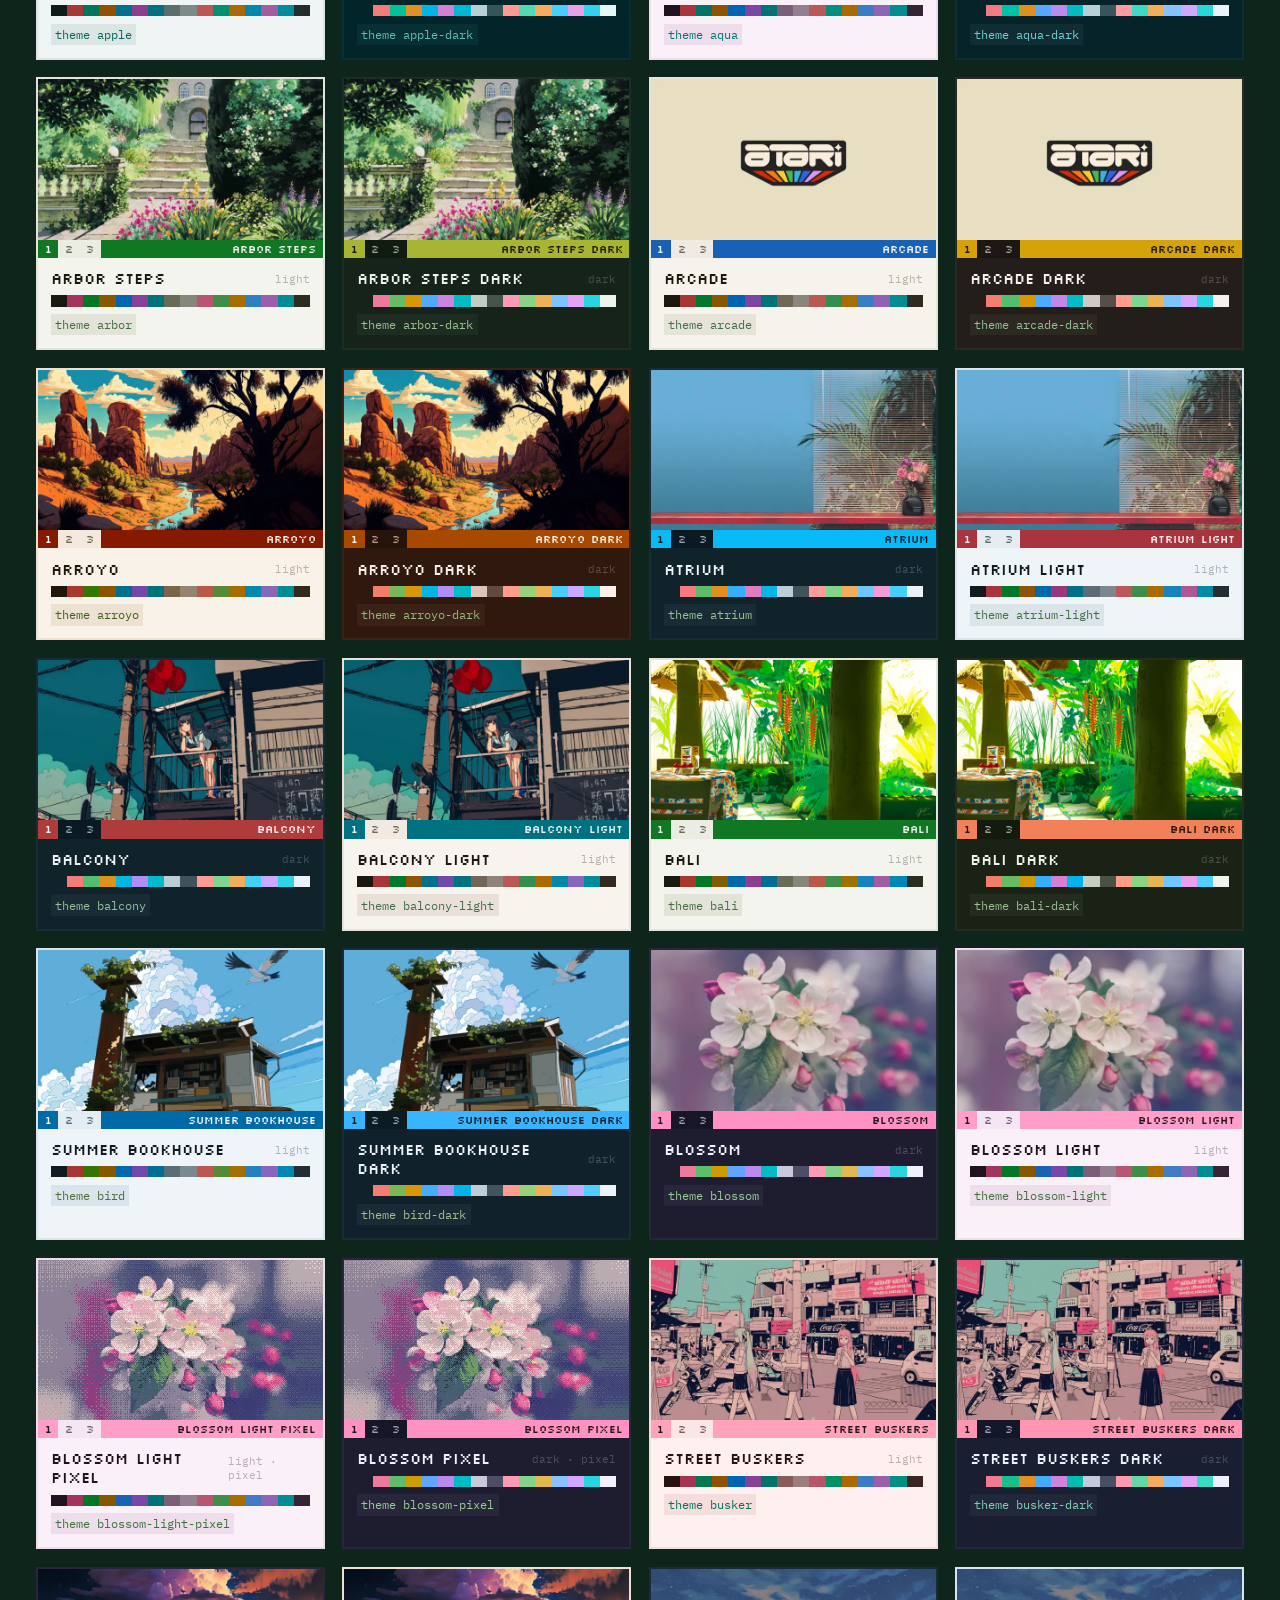
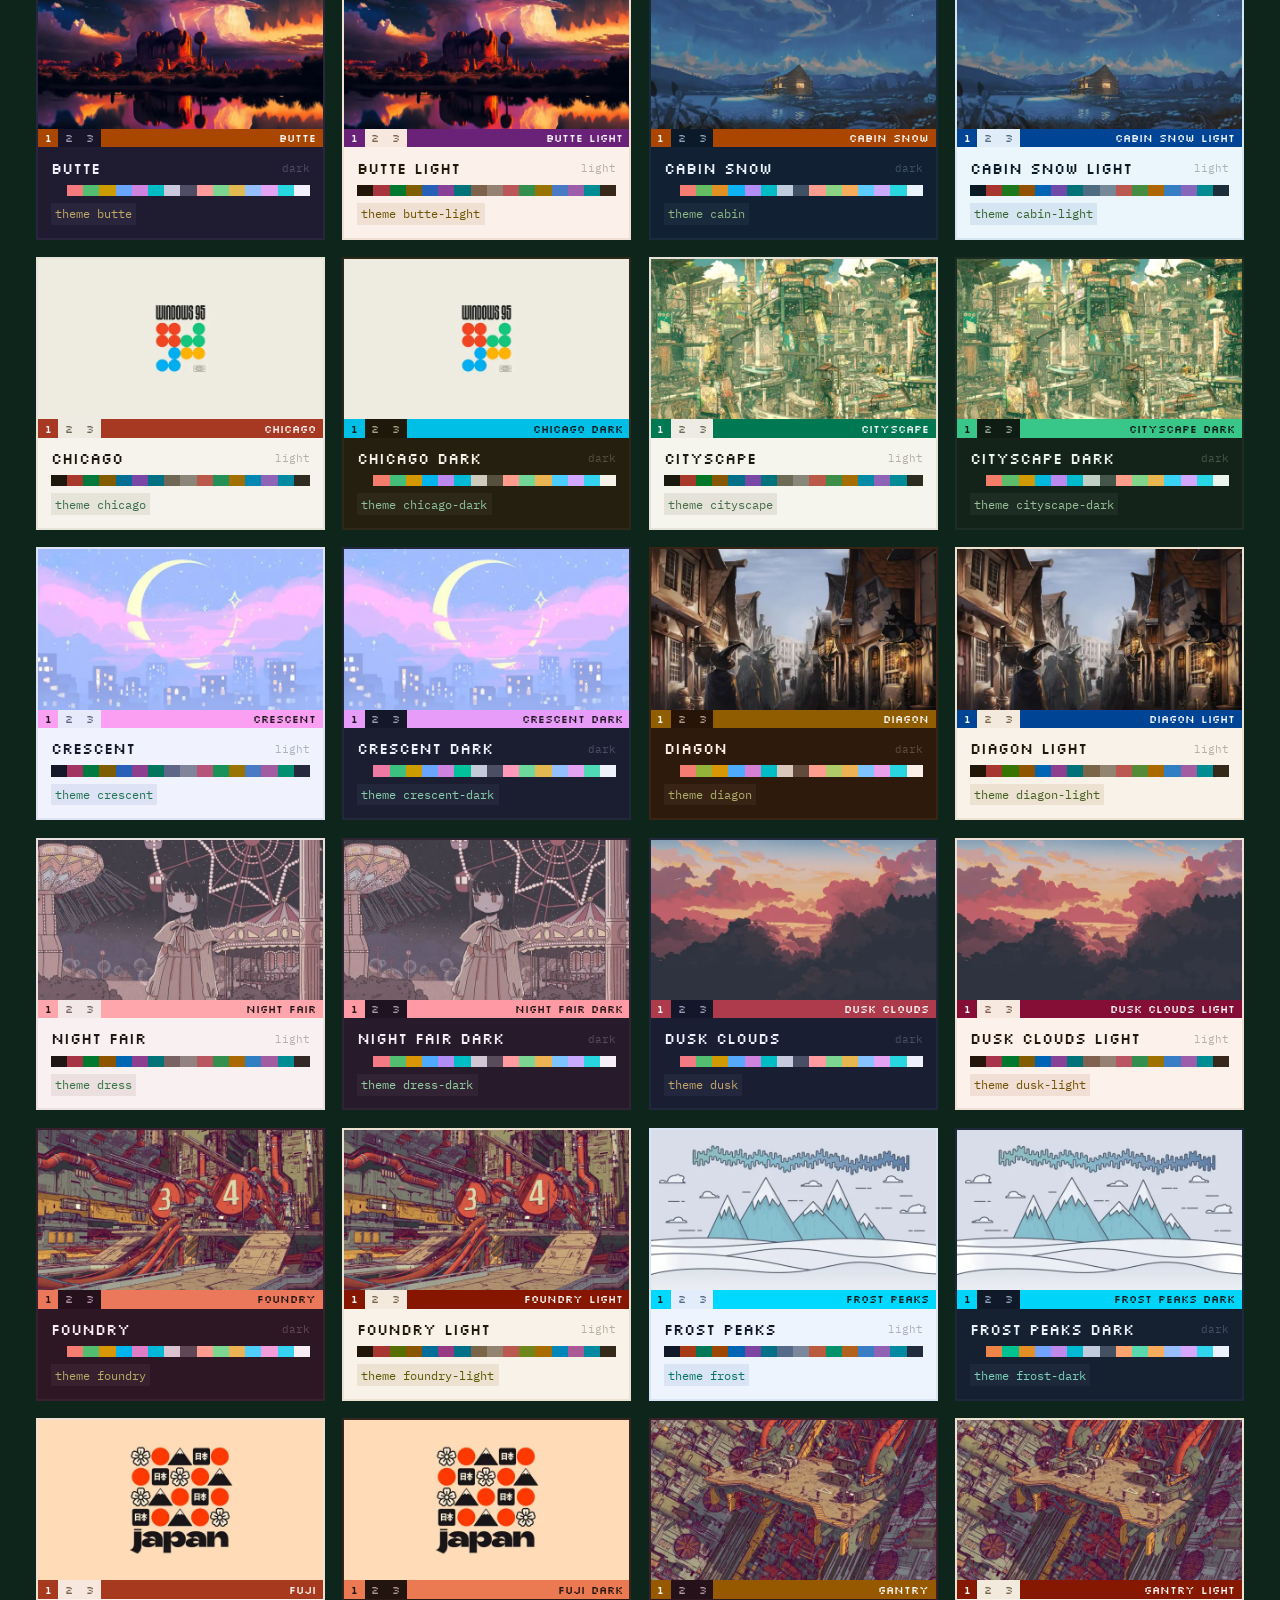
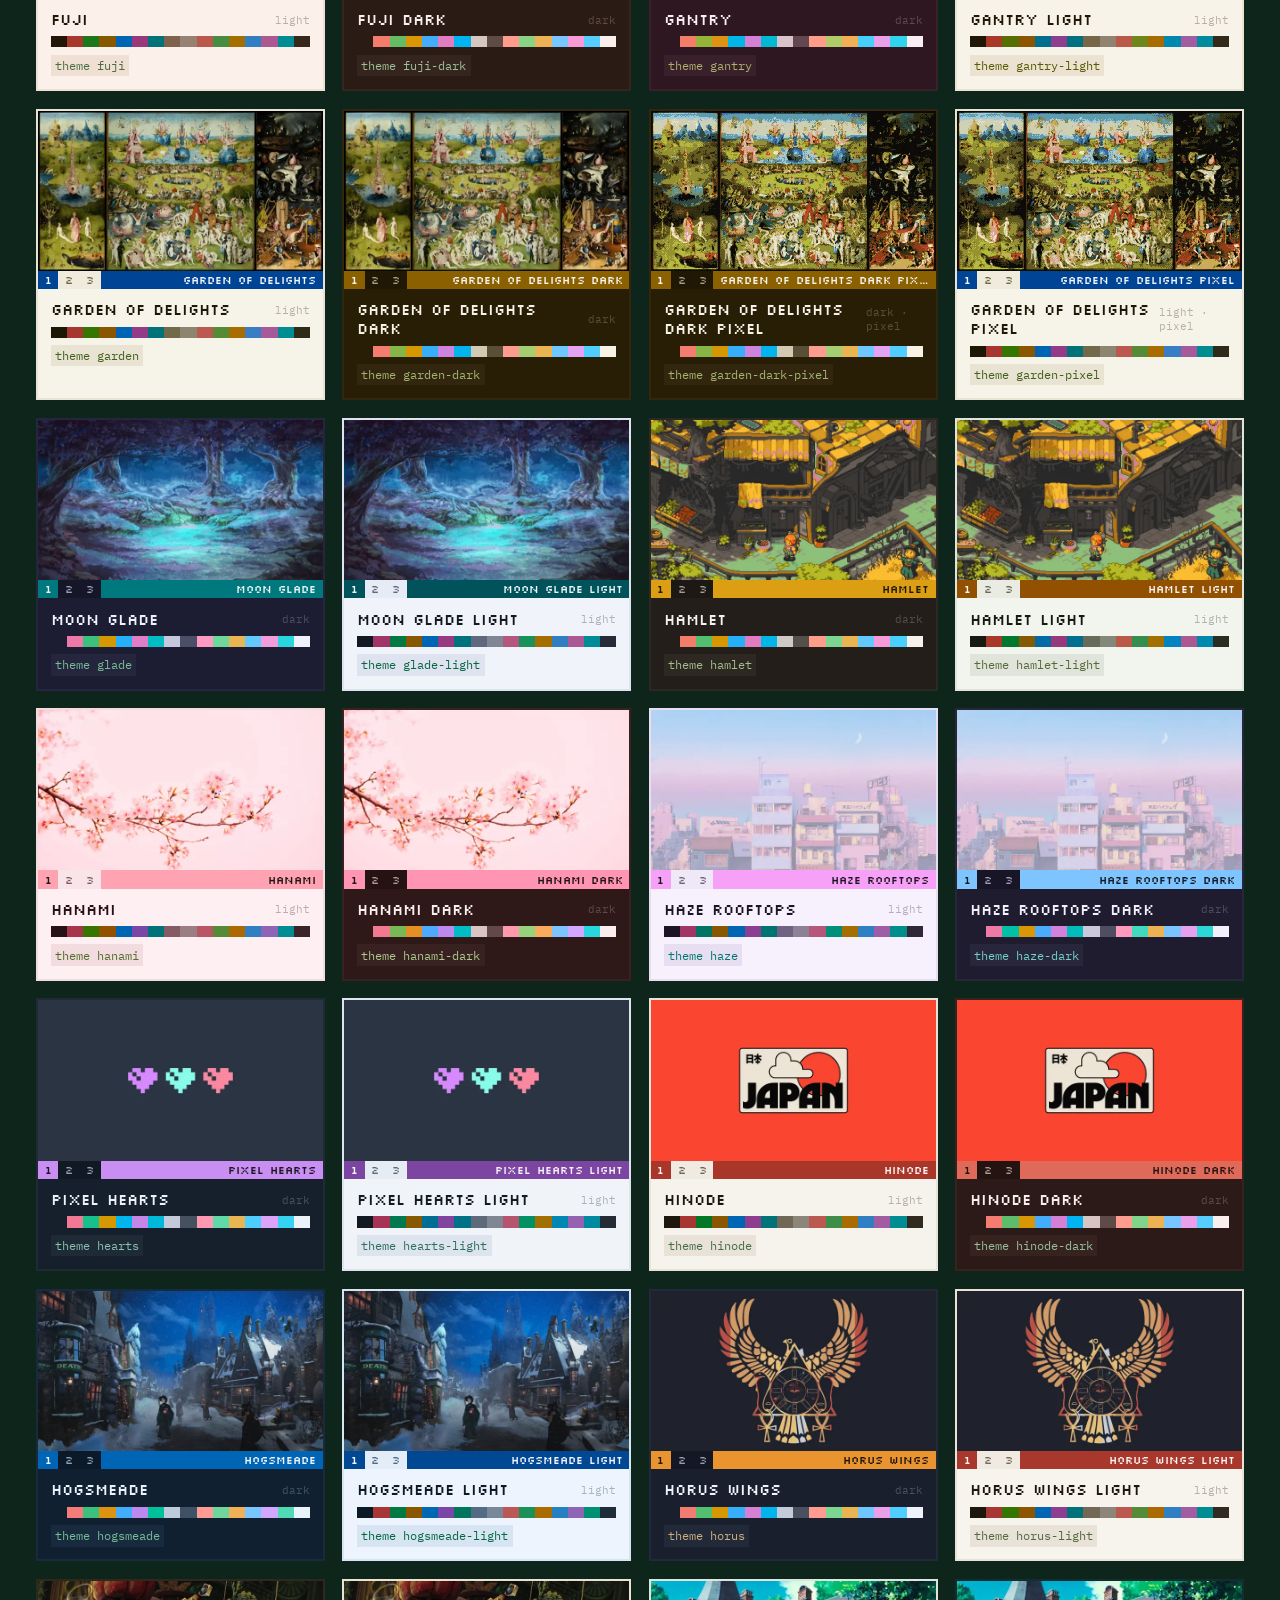
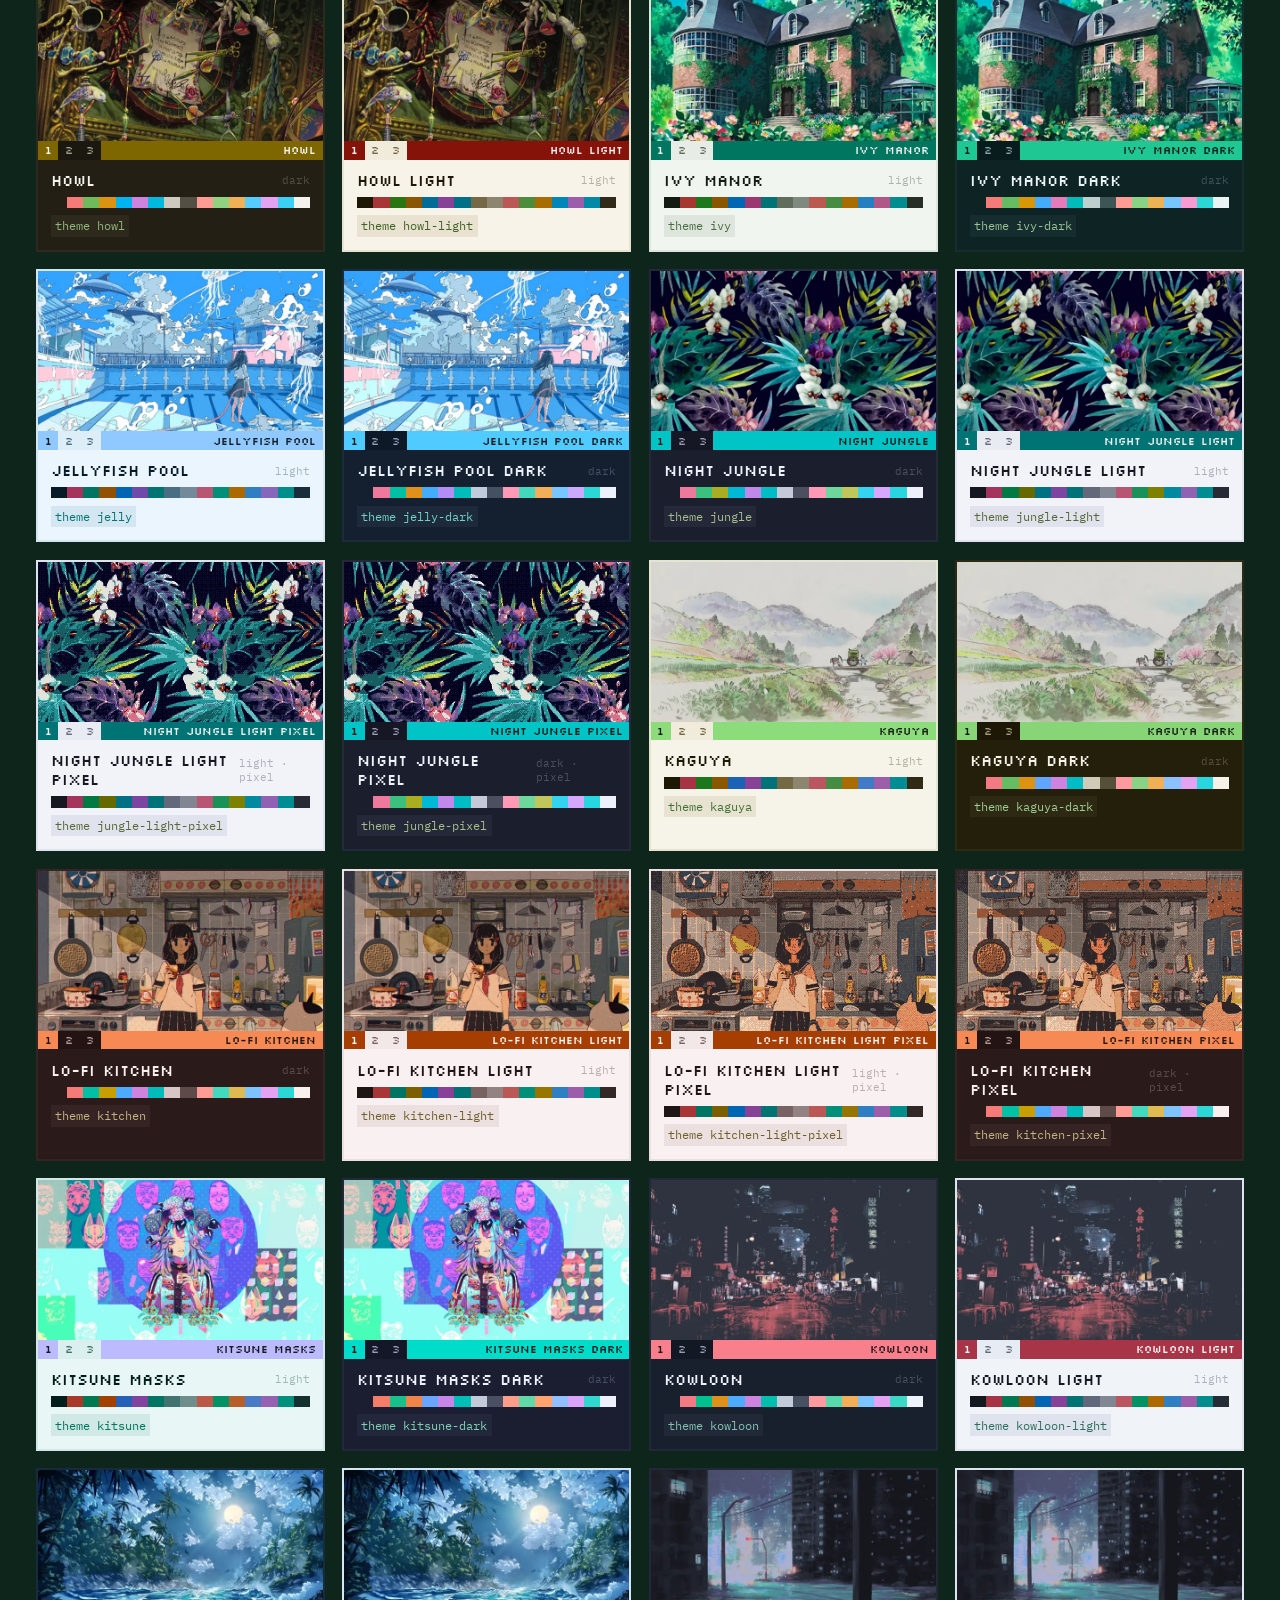
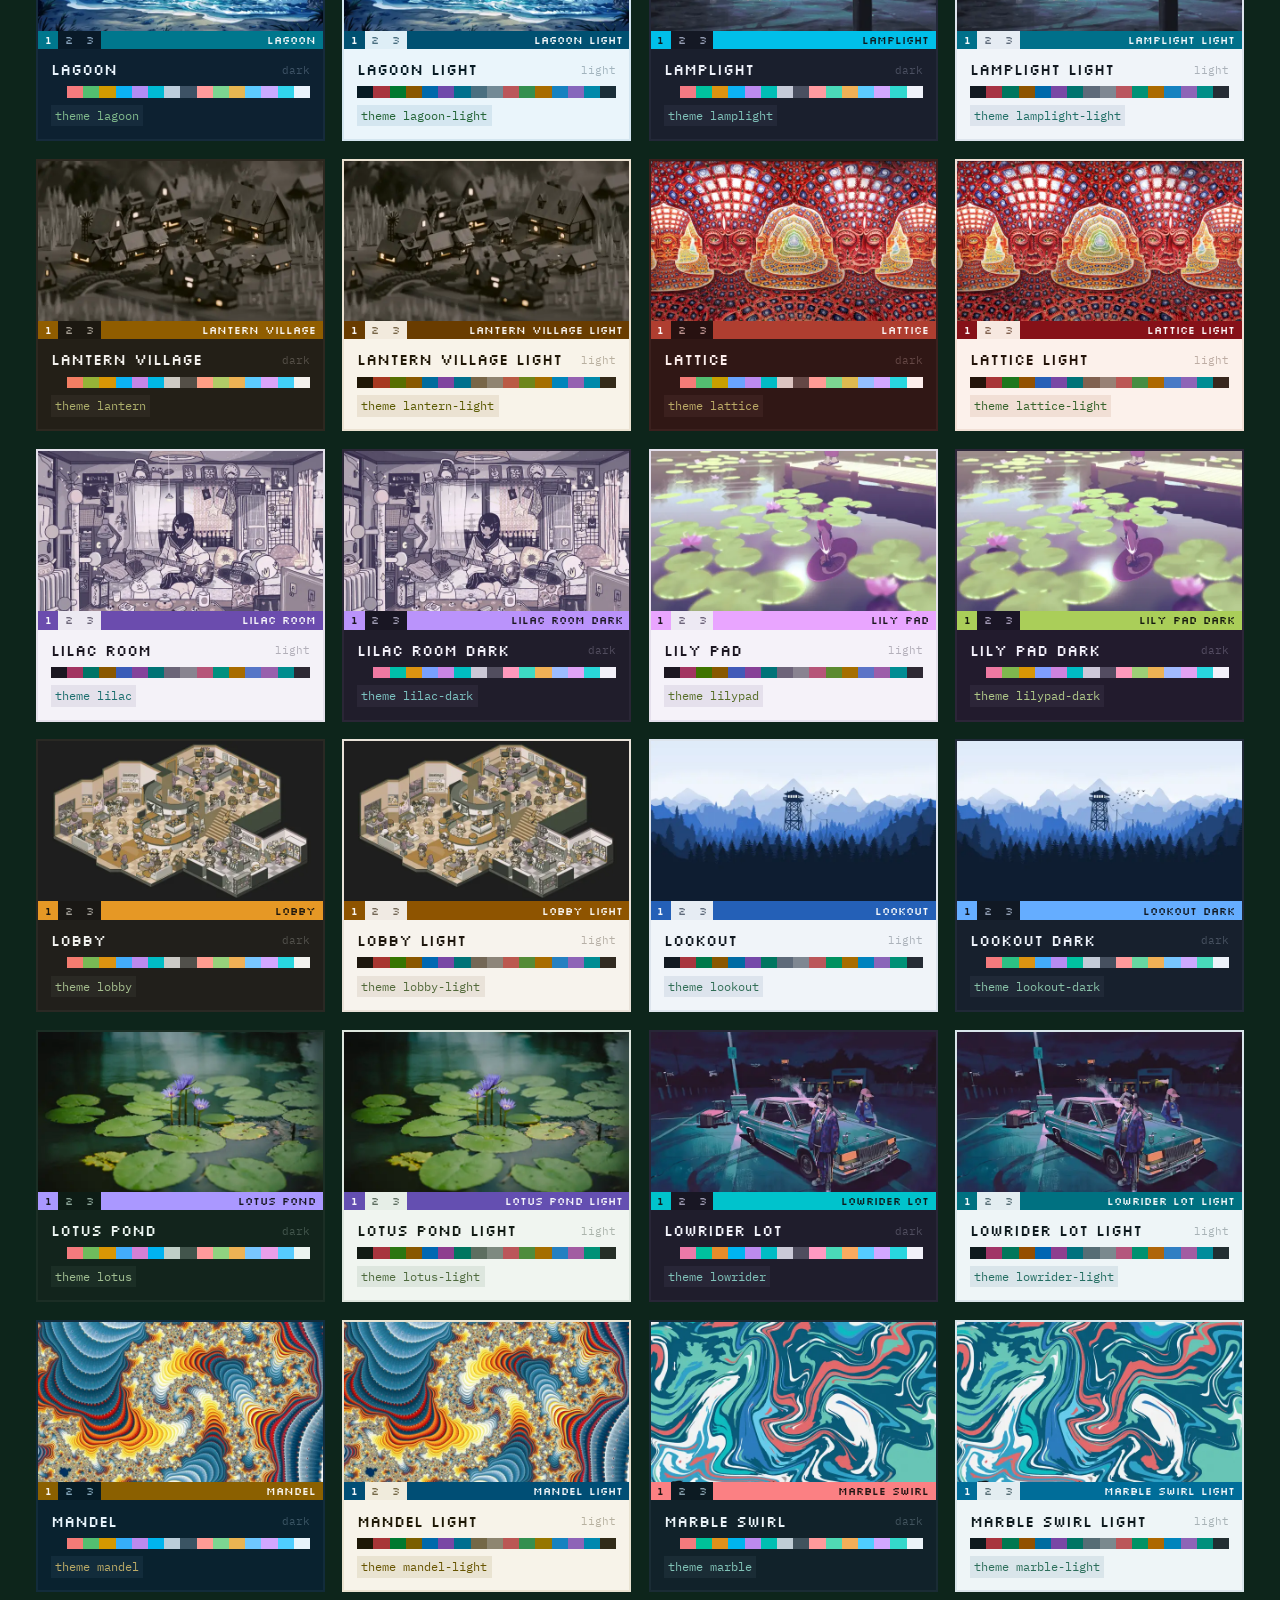
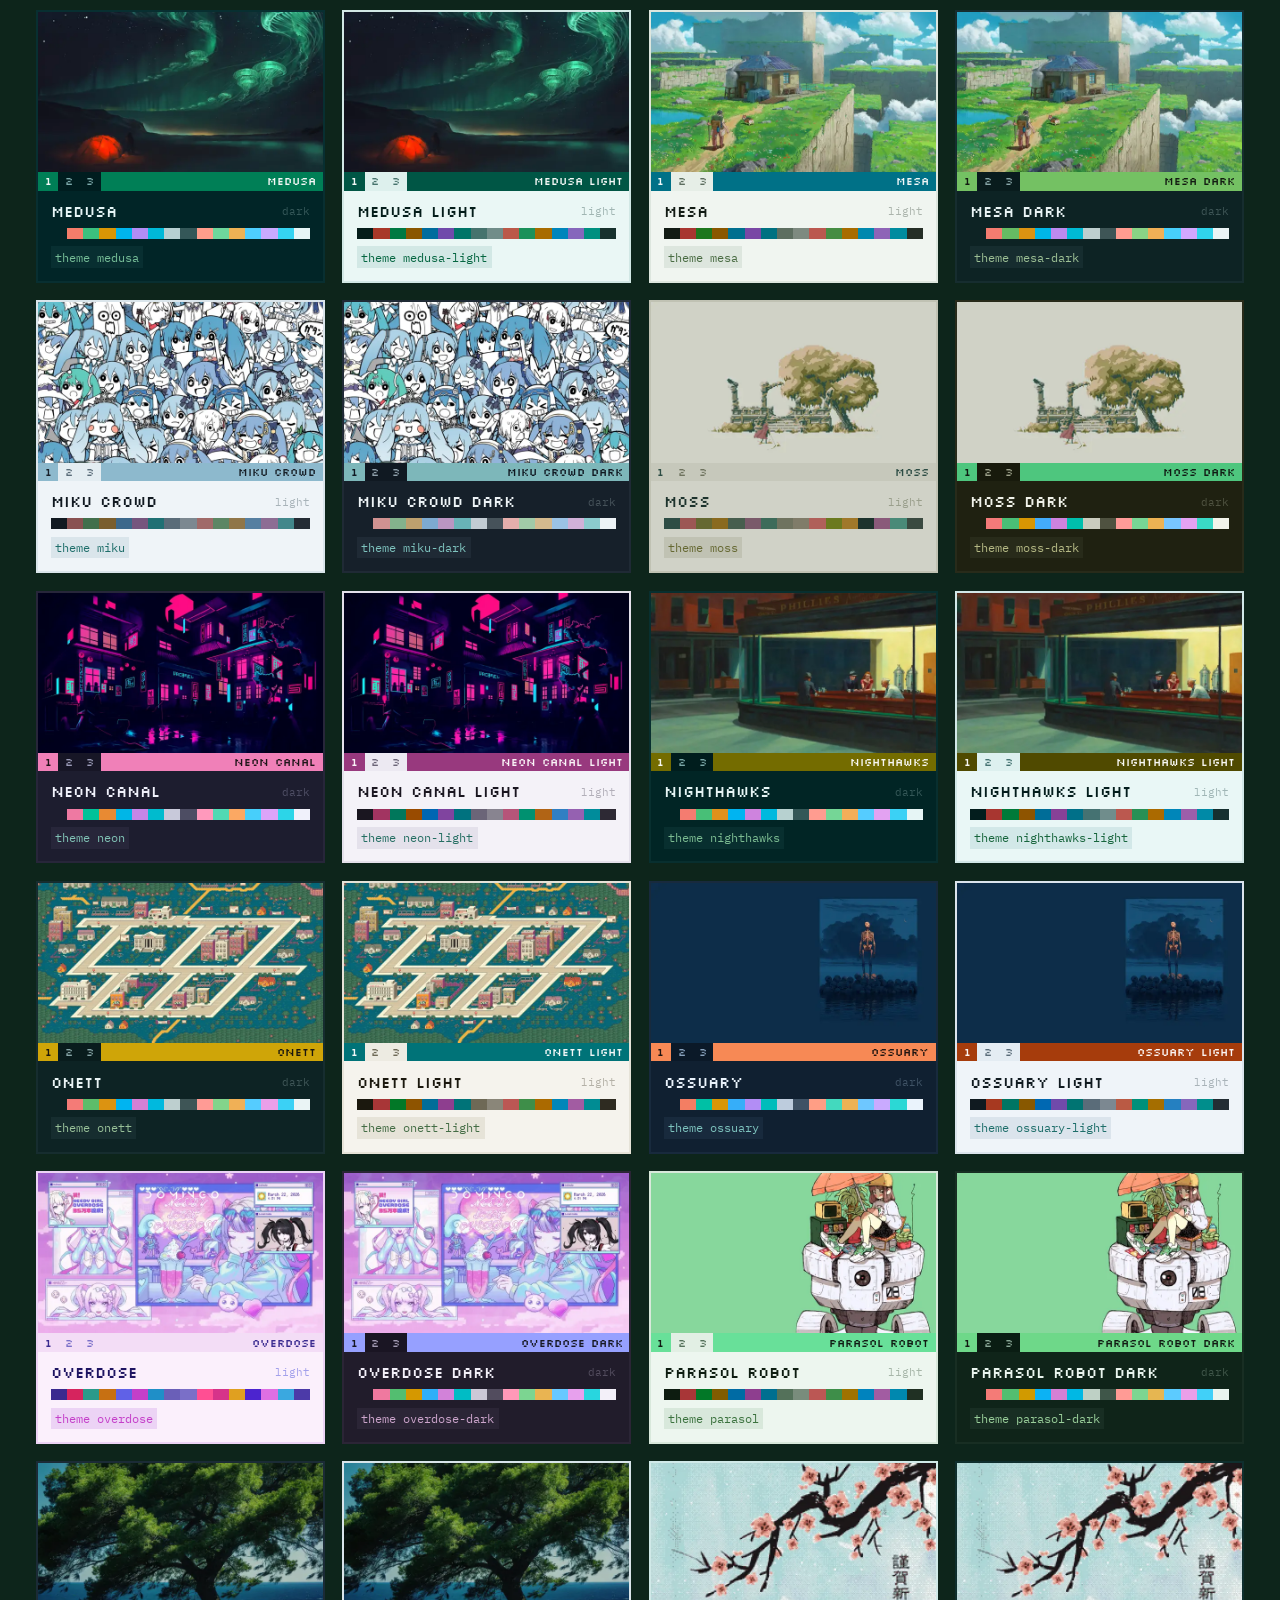
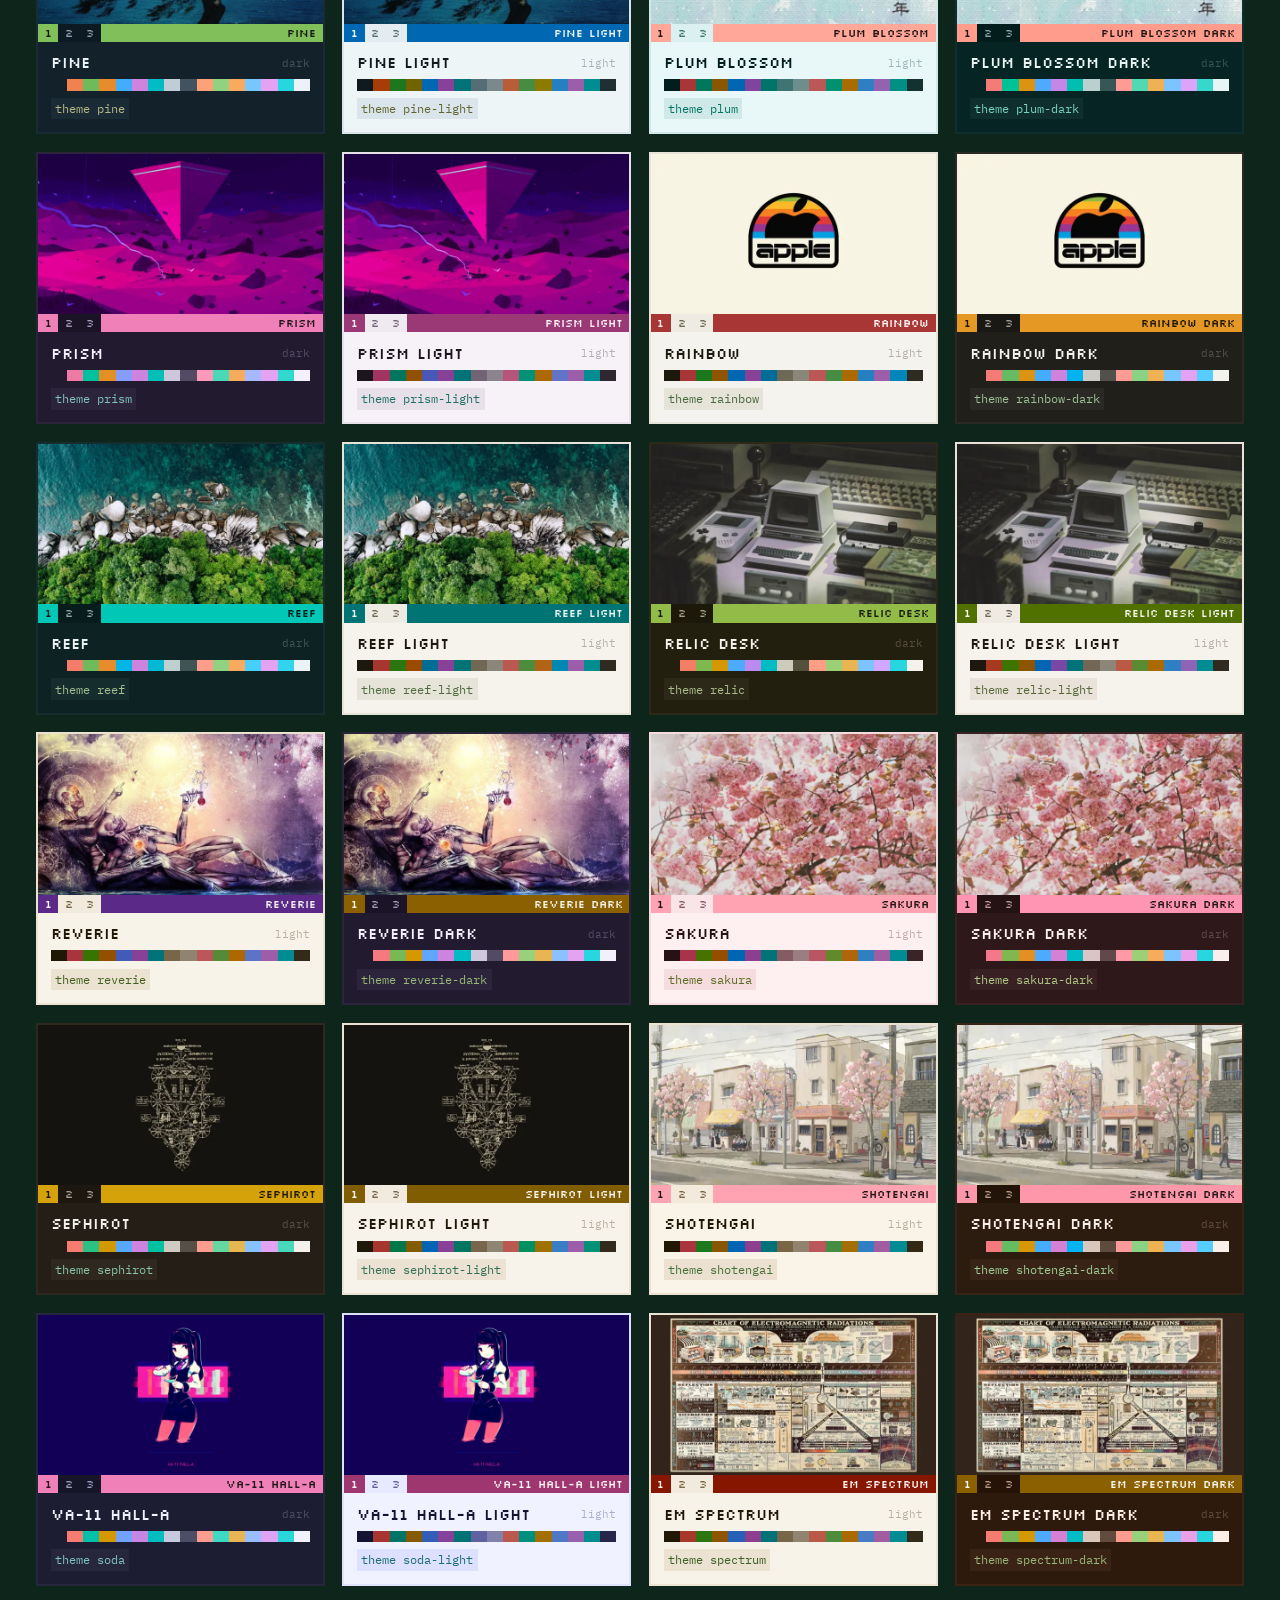
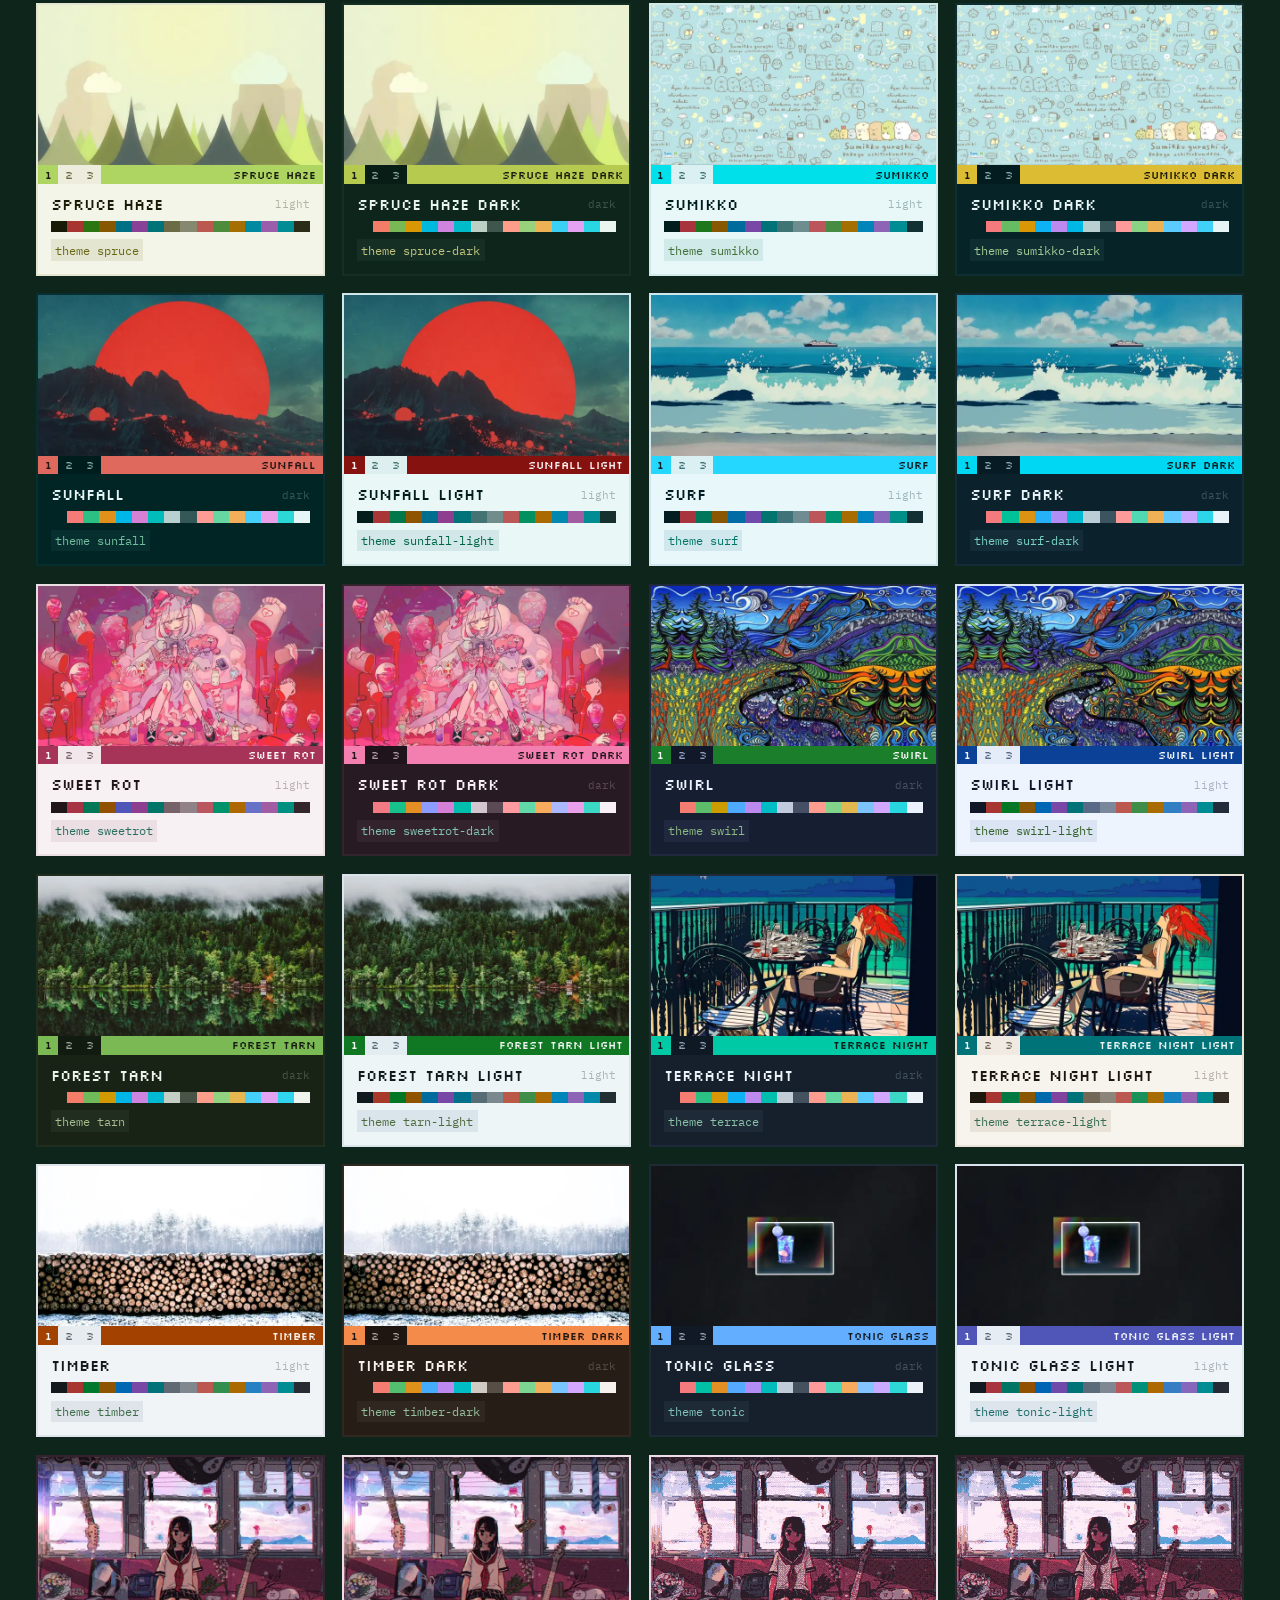
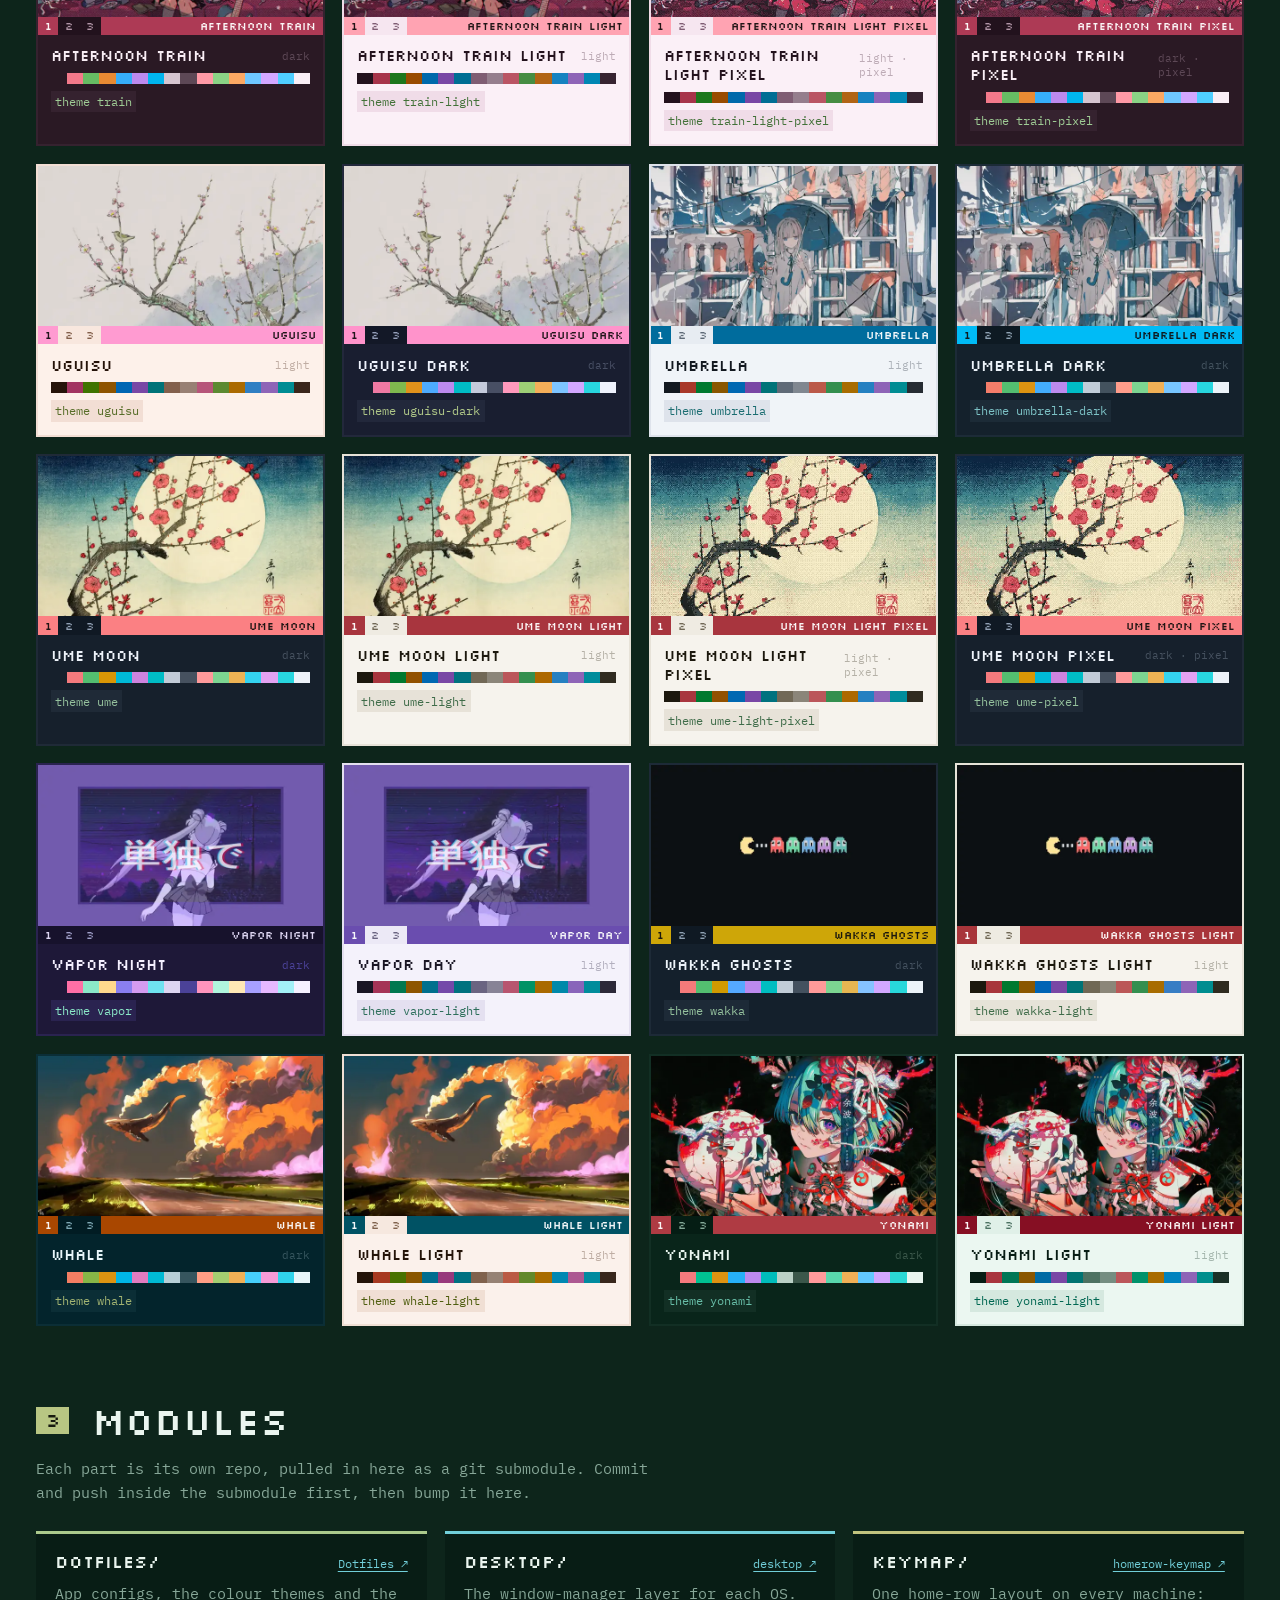
==== commit 6329ca17: "Pages: deploy docs/ with Actions (no submodule checkout; rime is private) Co-Authored-By: Claude Opu" ====
--- a/docs/index.html
+++ b/docs/index.html
@@ -235,7 +235,7 @@
         <ul><li>linux/keyd.conf</li><li>mac/karabiner</li><li>draw.py</li></ul>
       </article>
       <article class="mod" style="--c: var(--type)">
-        <h3>rime/ <a href="https://github.com/AnissL93/rime">rime ↗</a></h3>
+        <h3>rime/ <a>private</a></h3>
         <p>Rime input schemes for fcitx5: 小鹤双拼 with 形码 auxiliary codes. Typing history and build output are git-ignored.</p>
         <ul><li>fcitx5</li><li>小鹤双拼</li><li>形码辅助</li><li>cn_dicts</li></ul>
       </article>
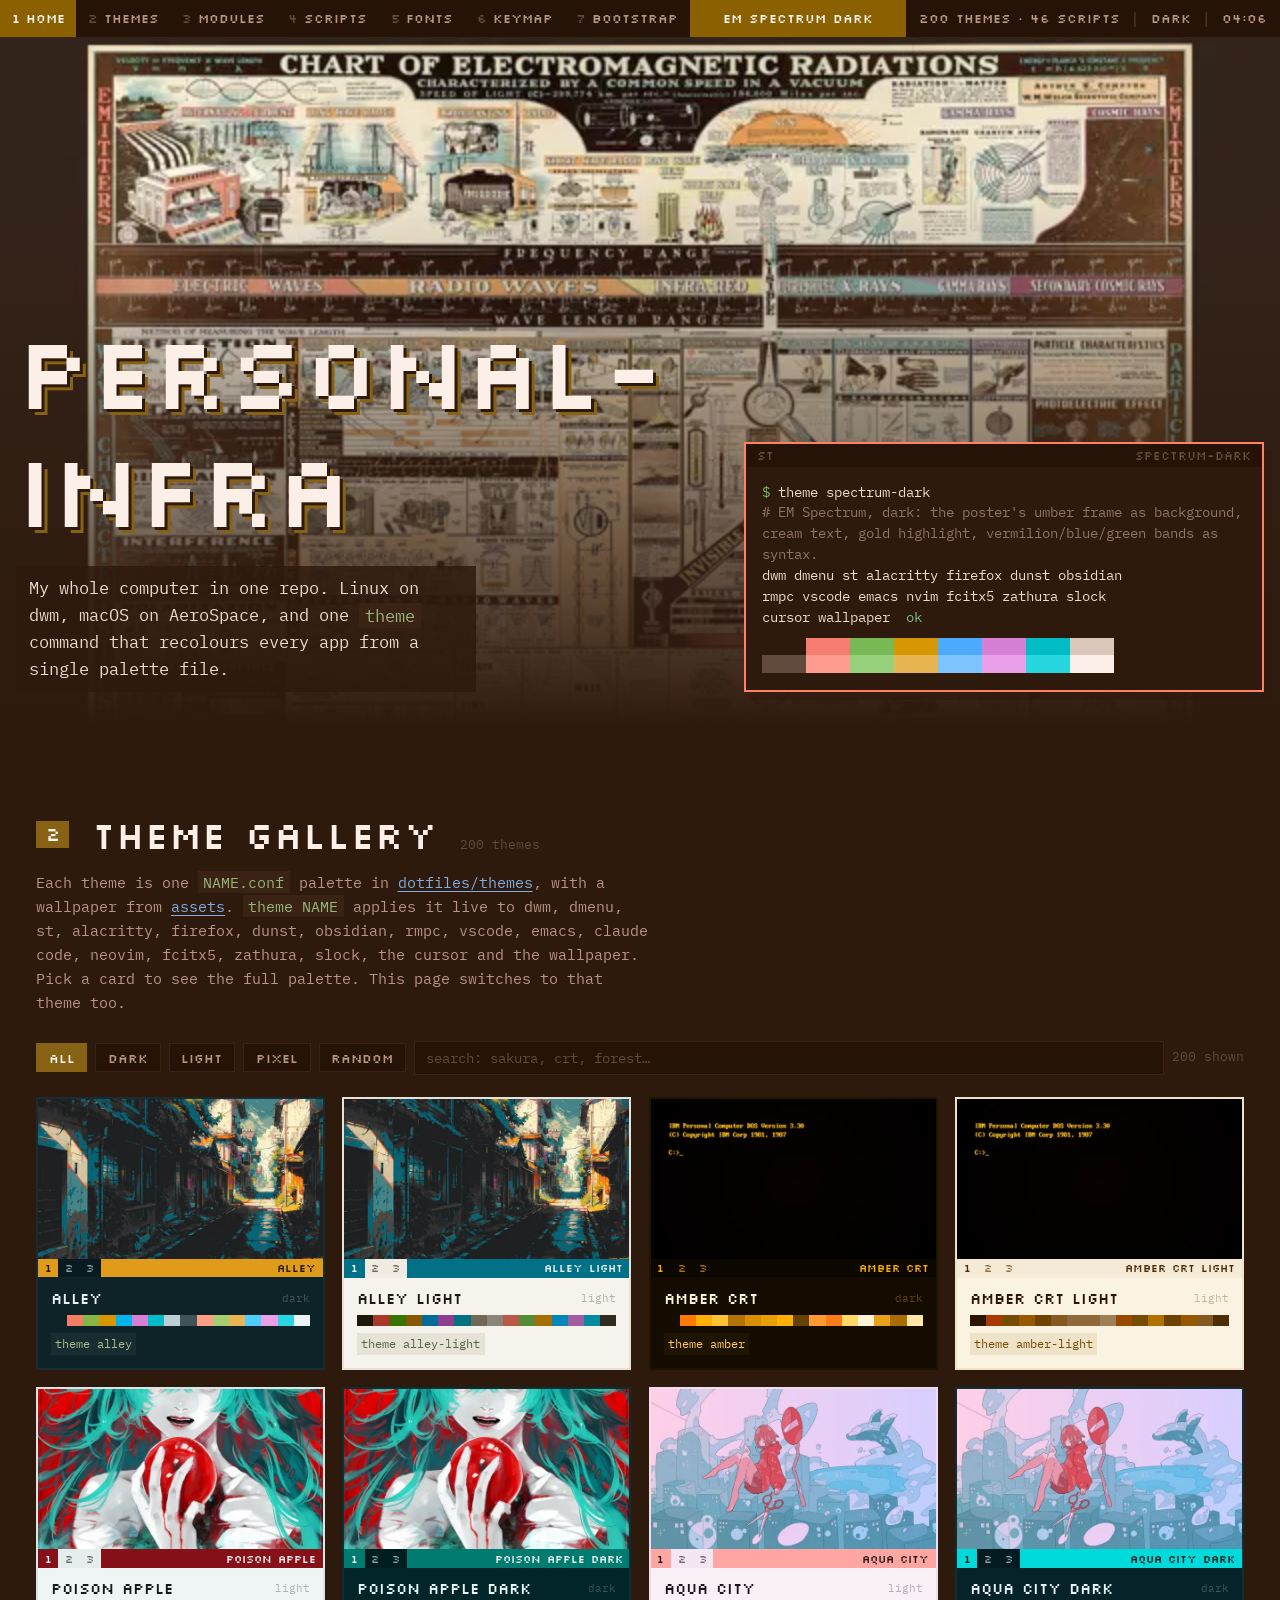
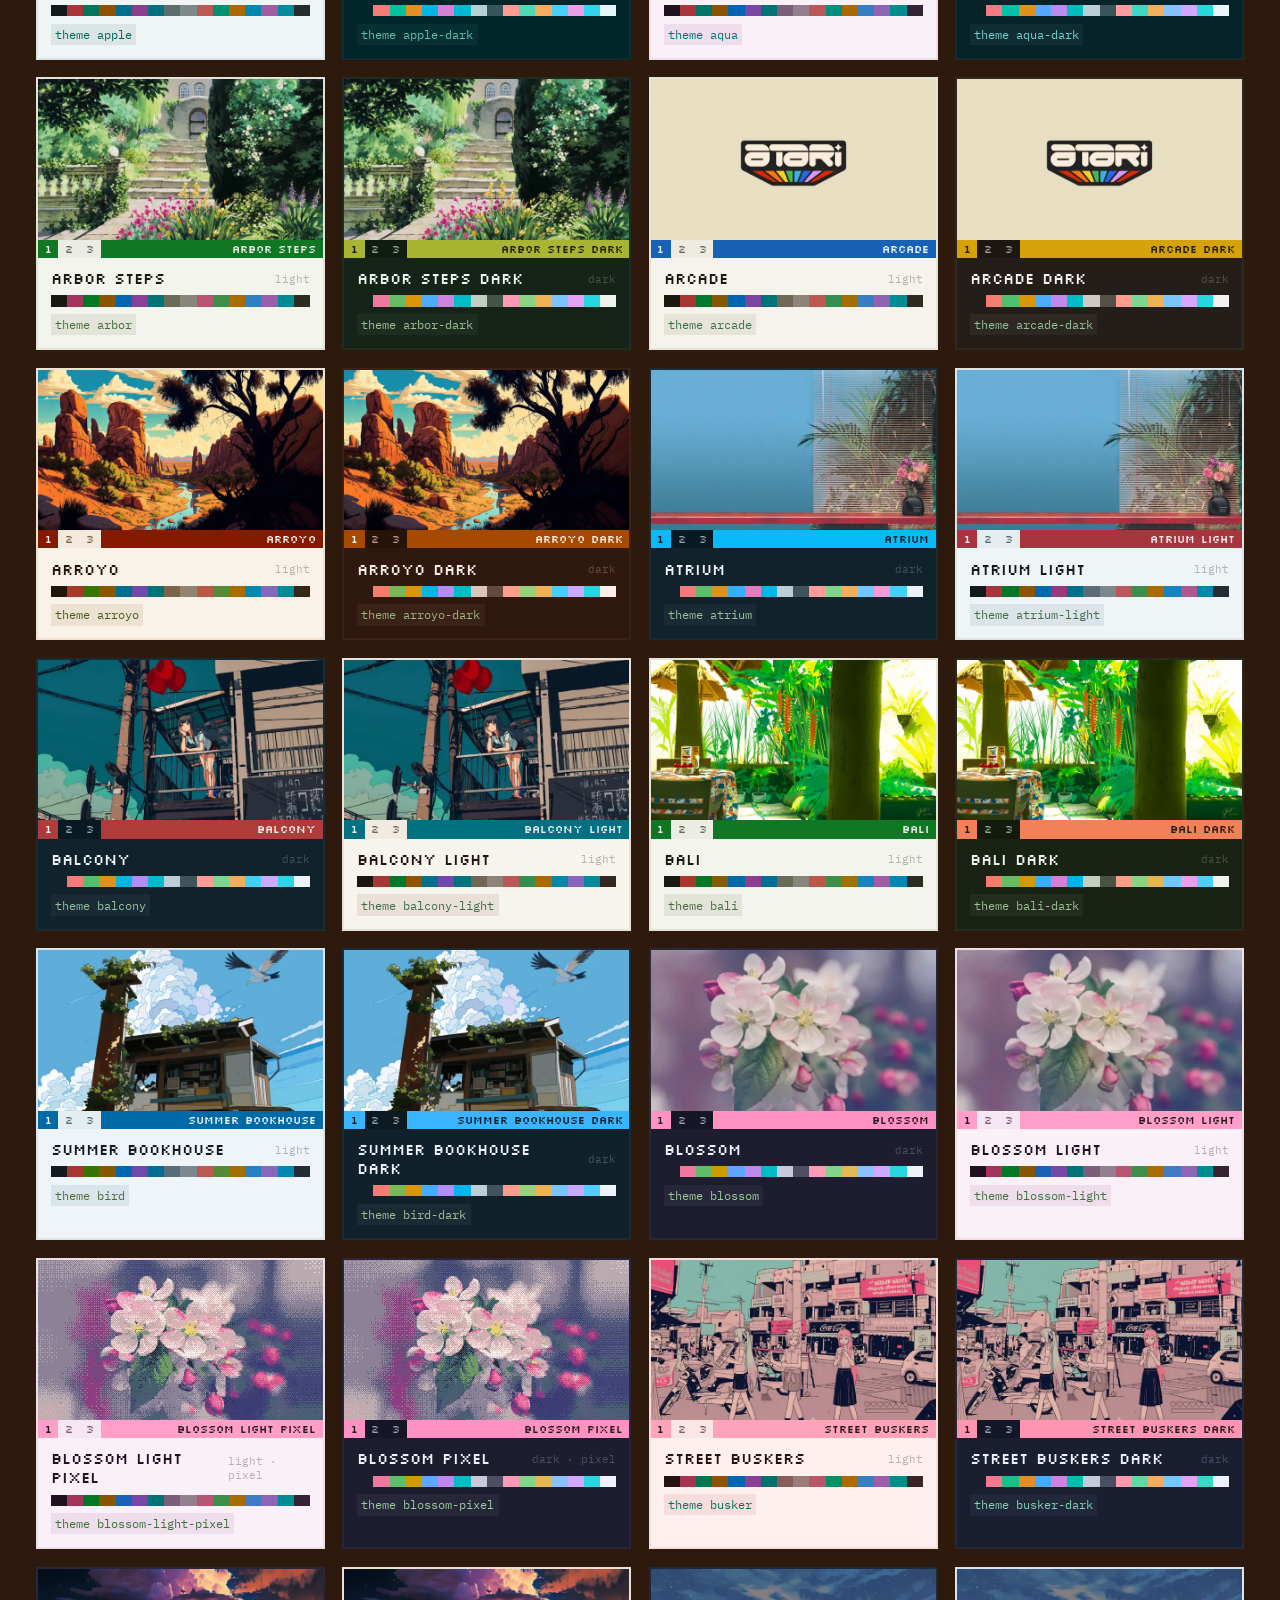
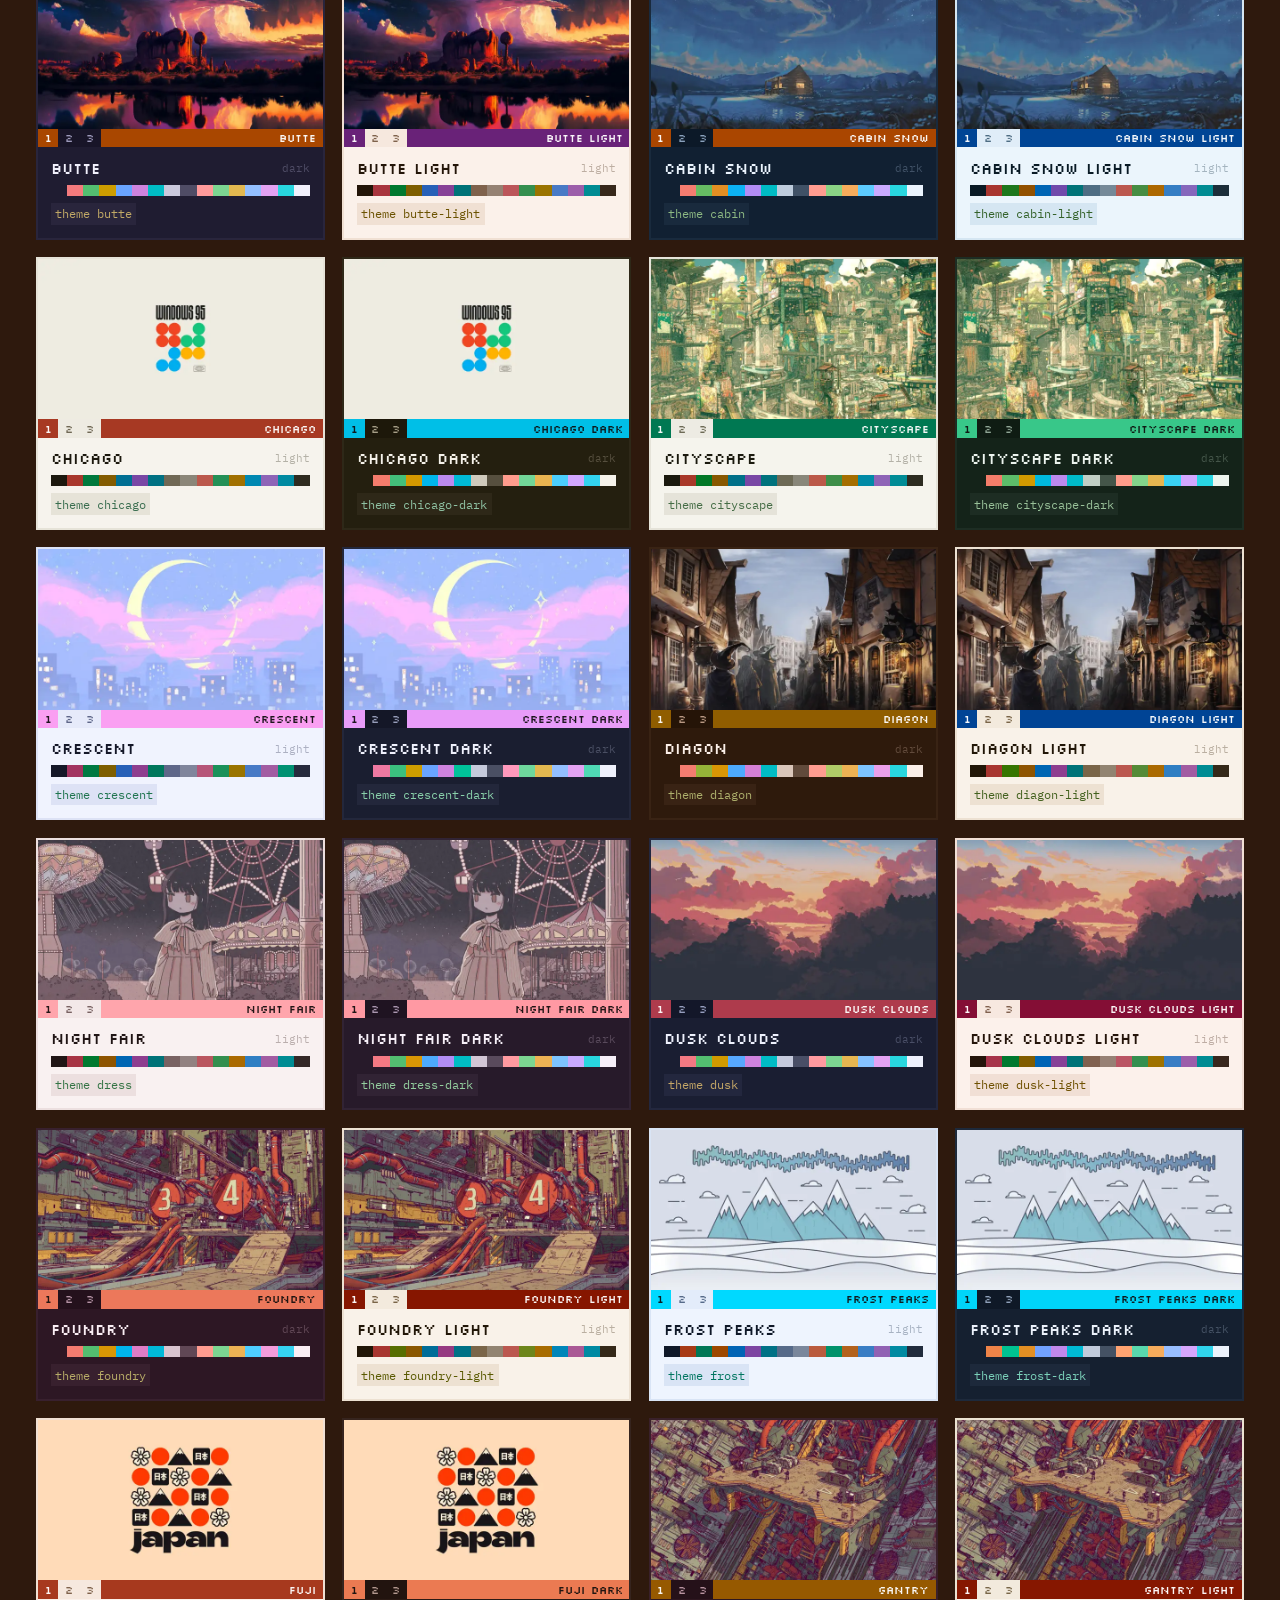
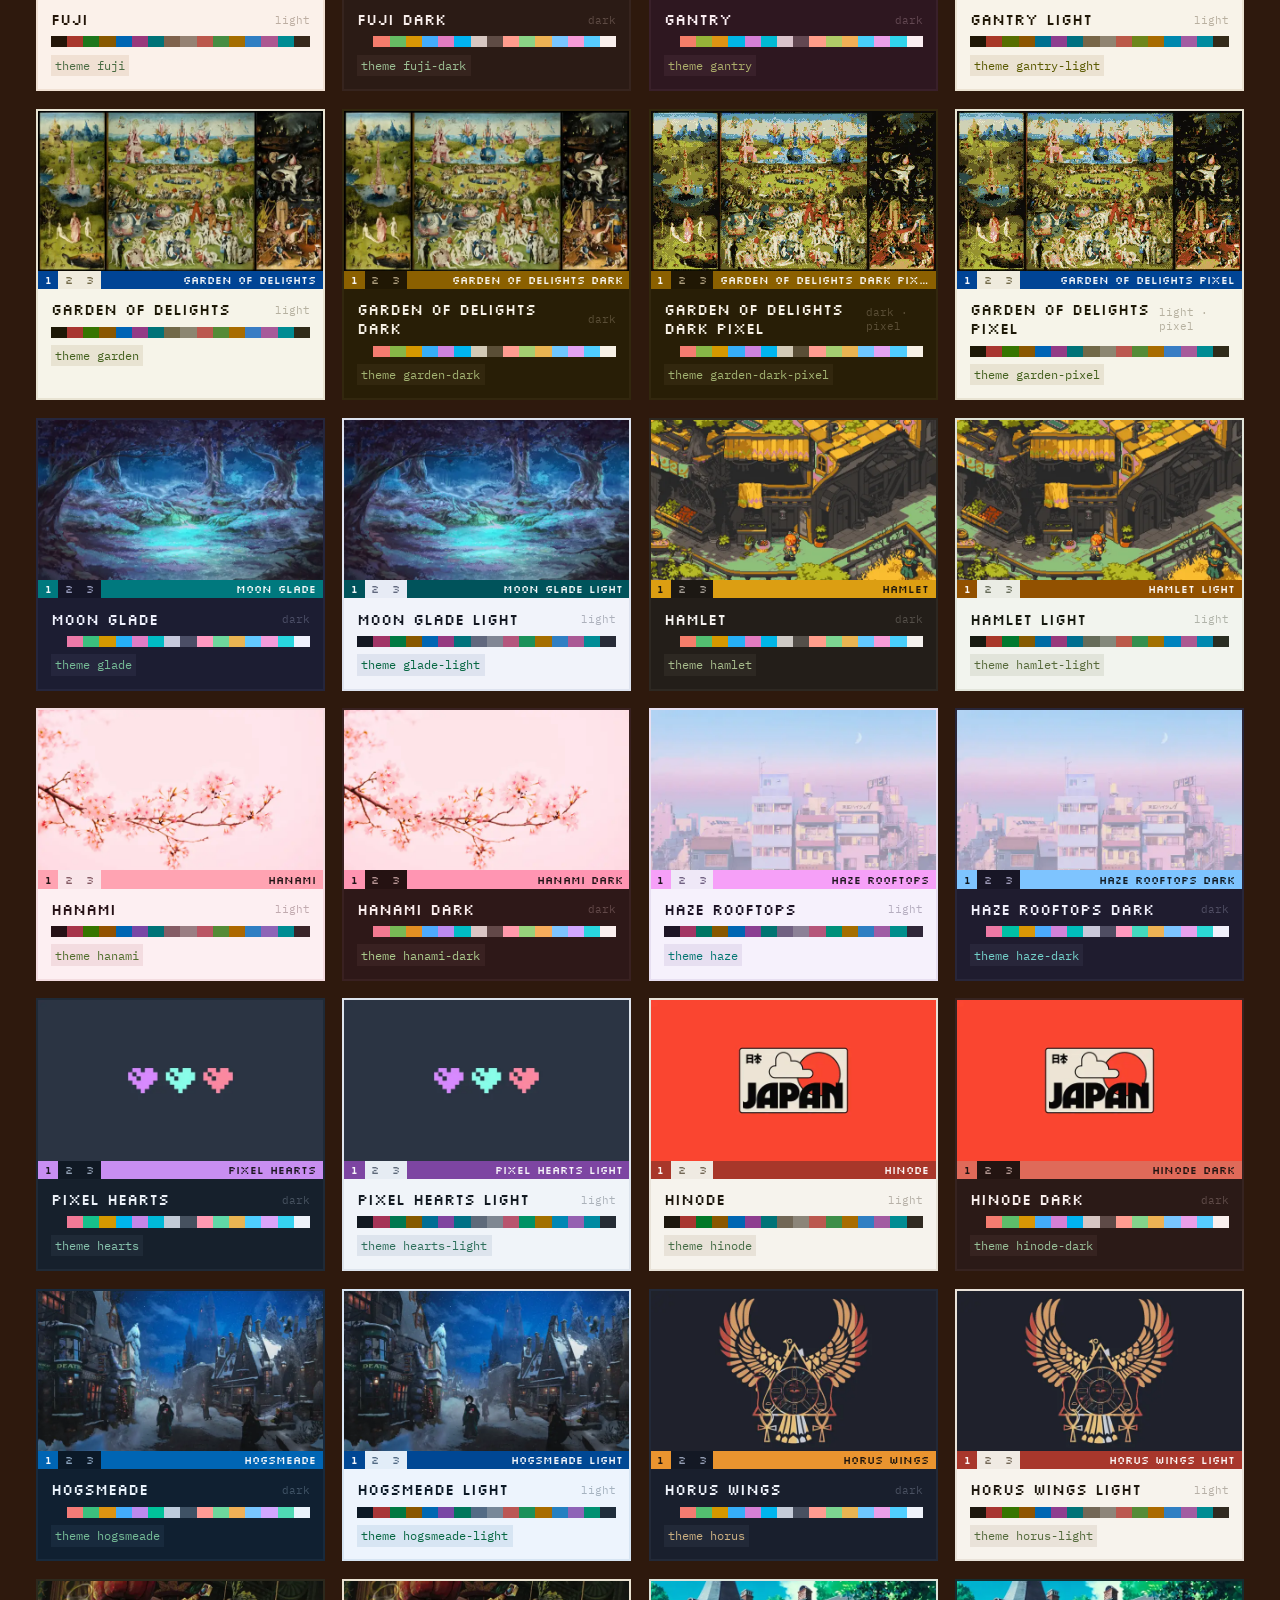
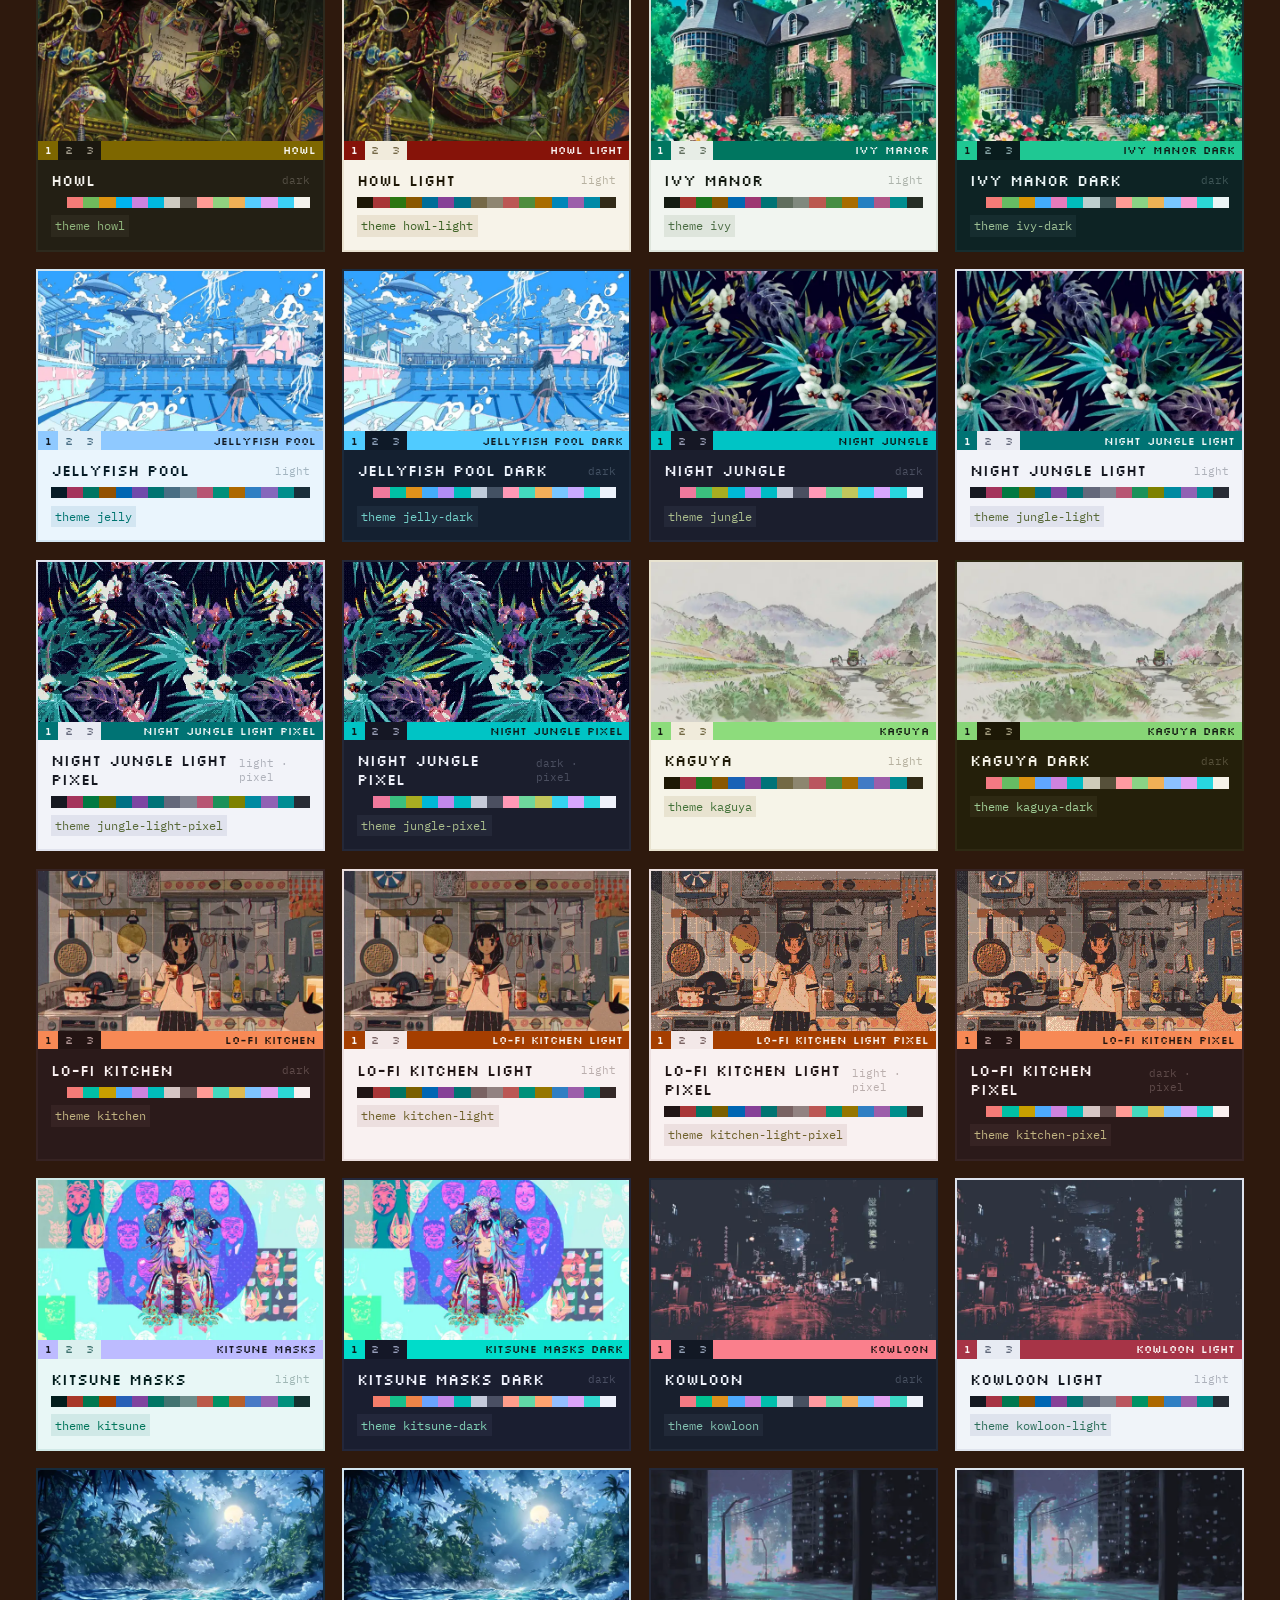
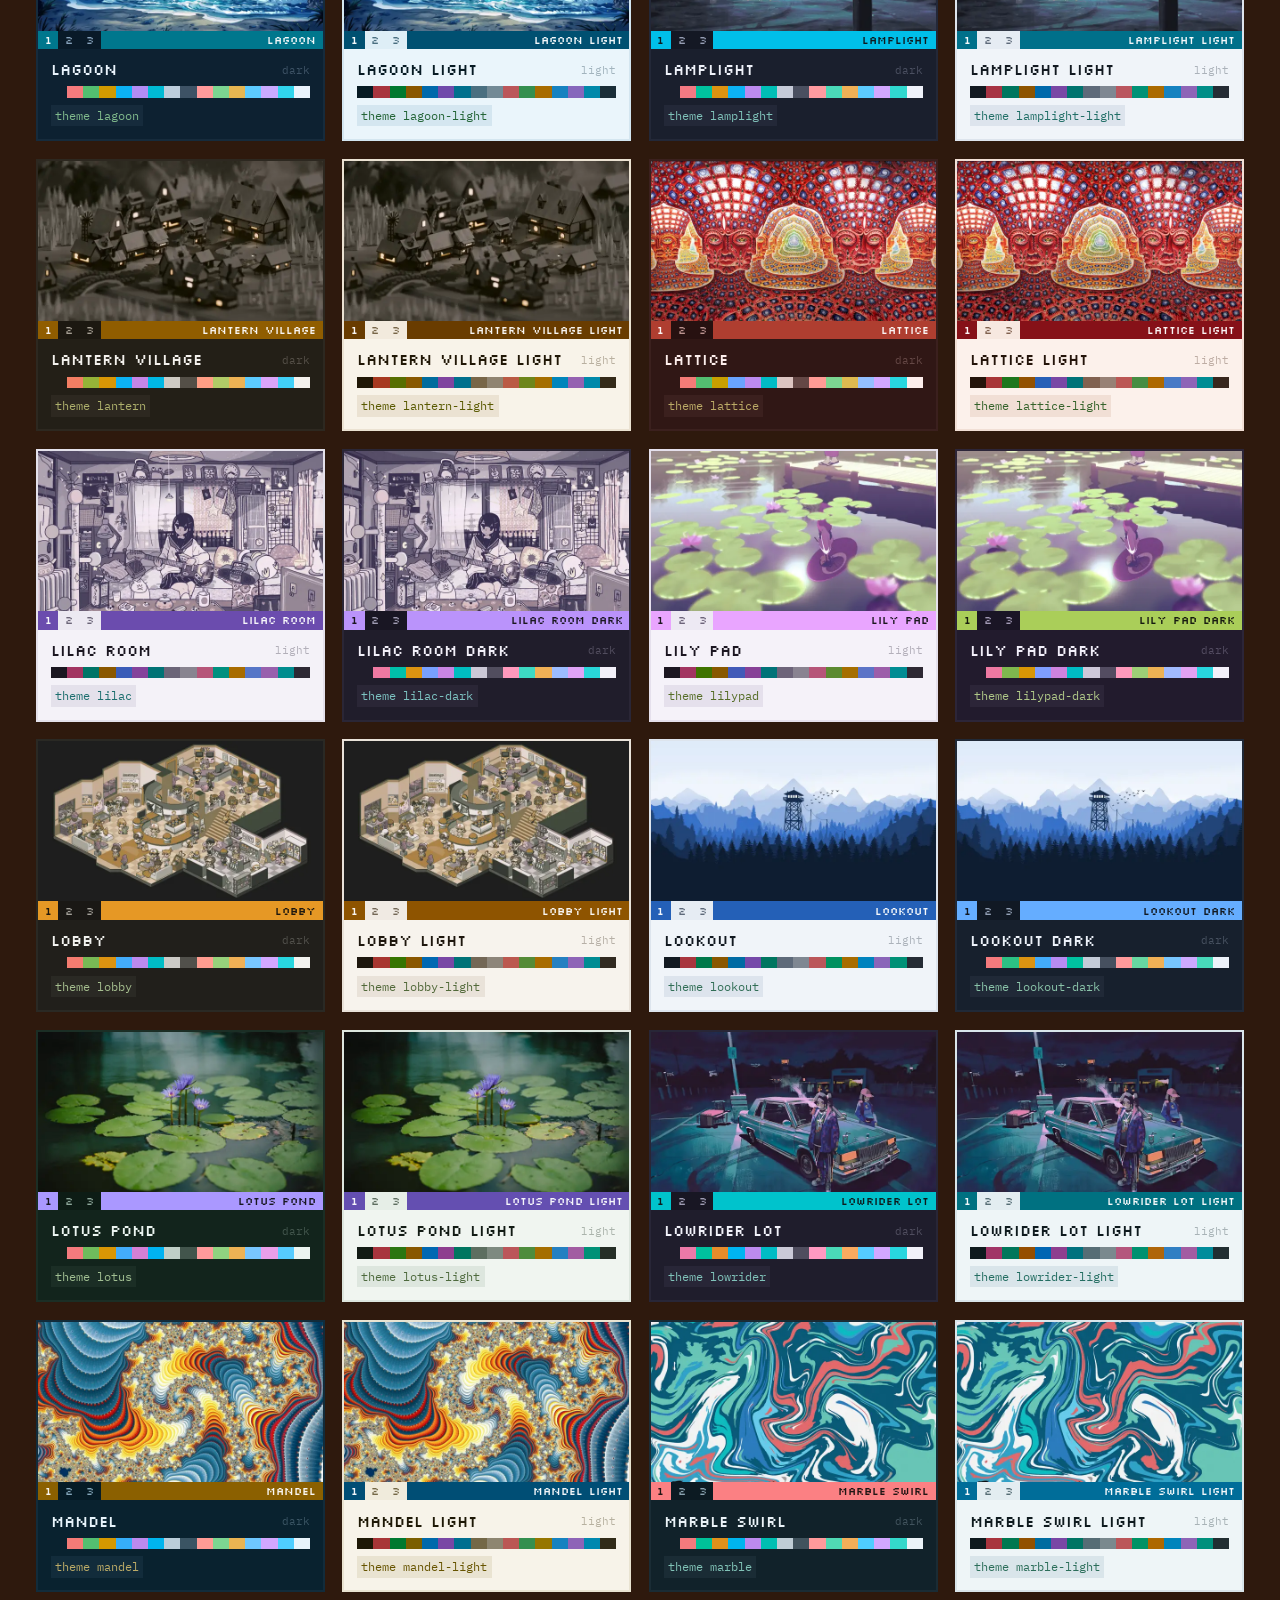
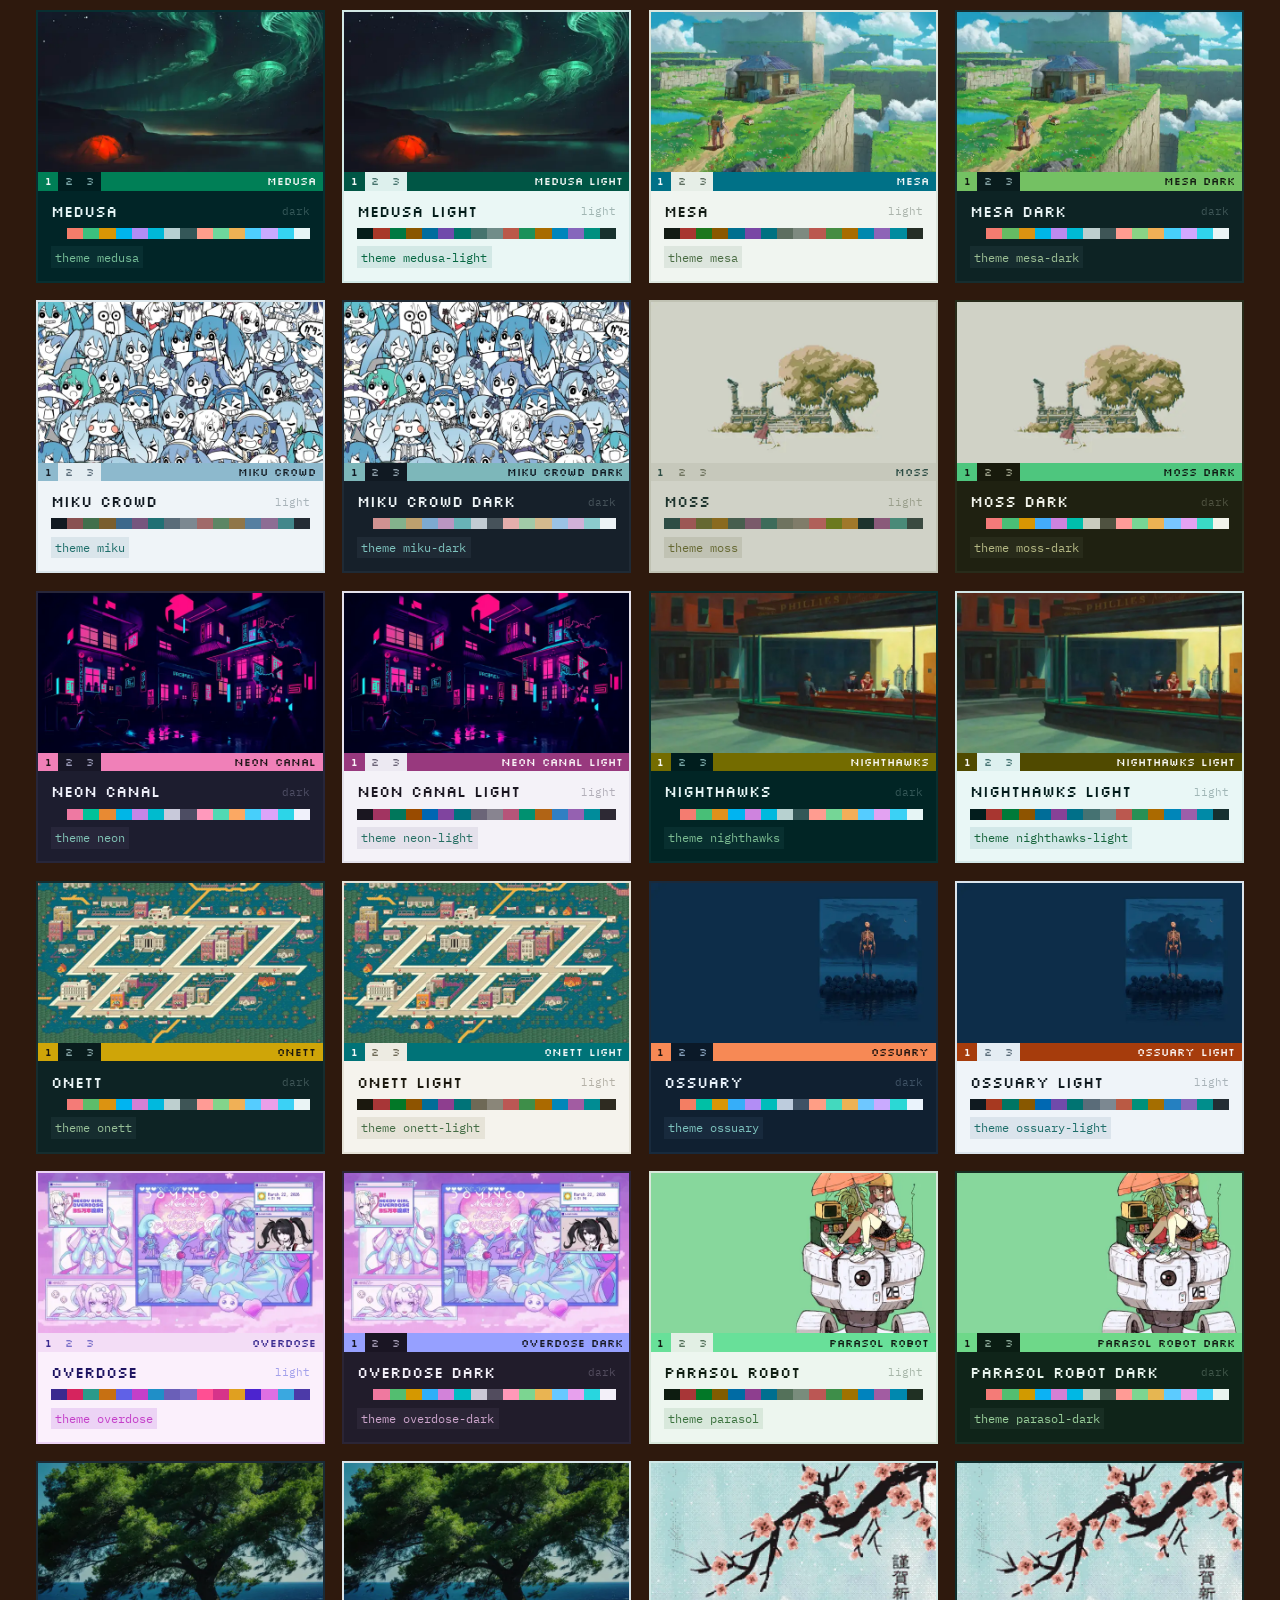
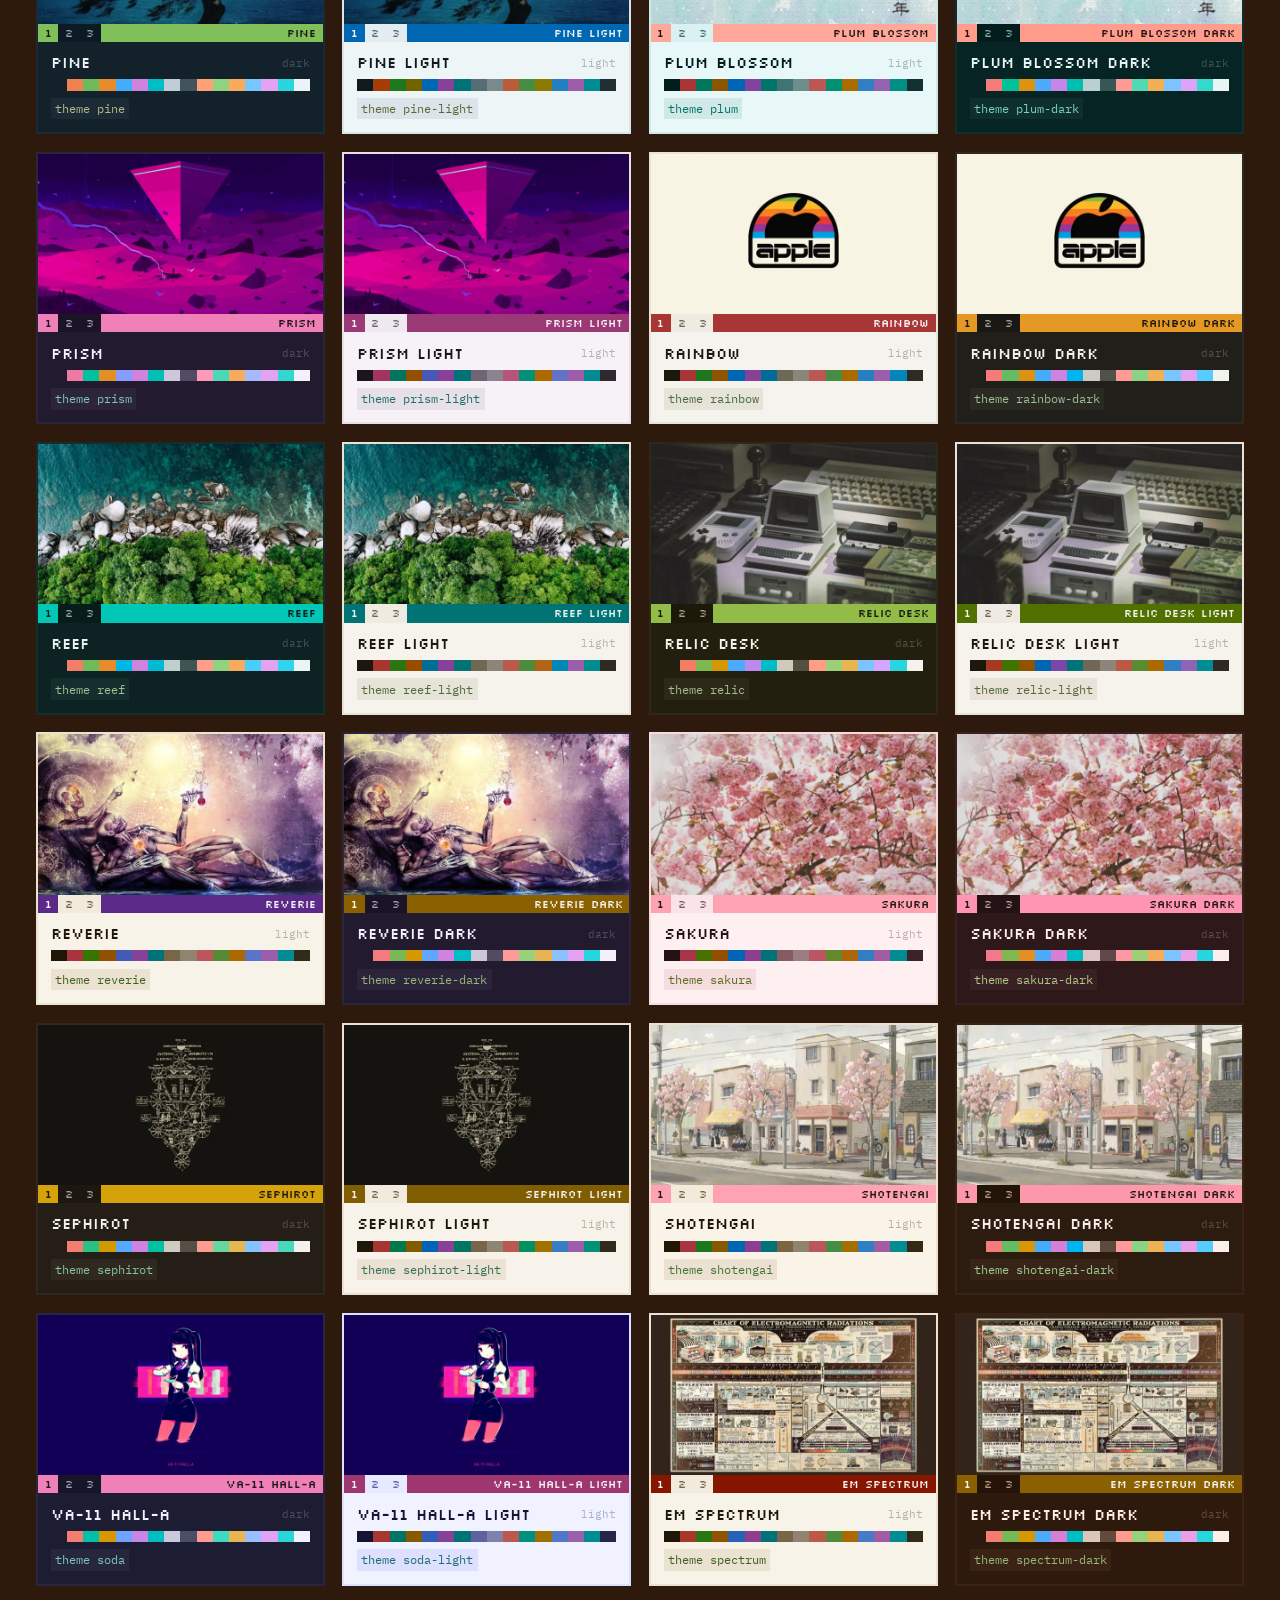
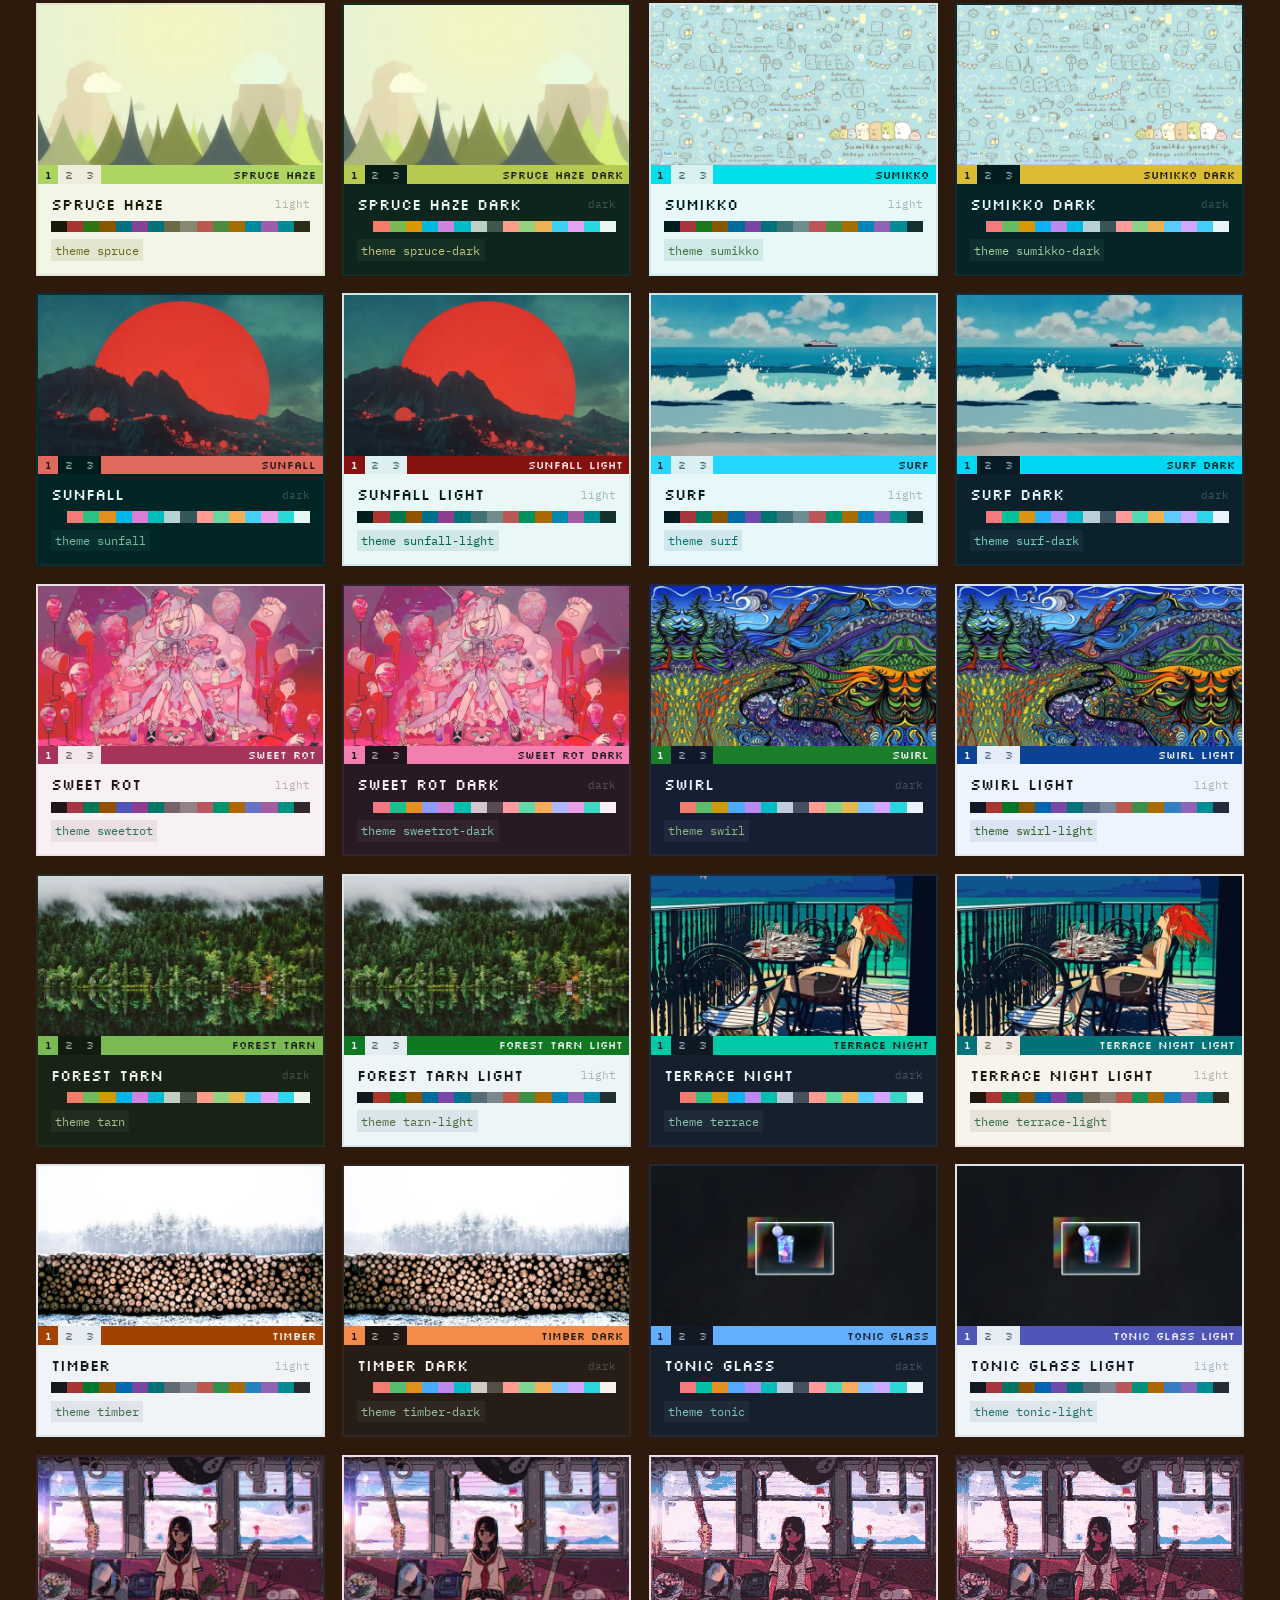
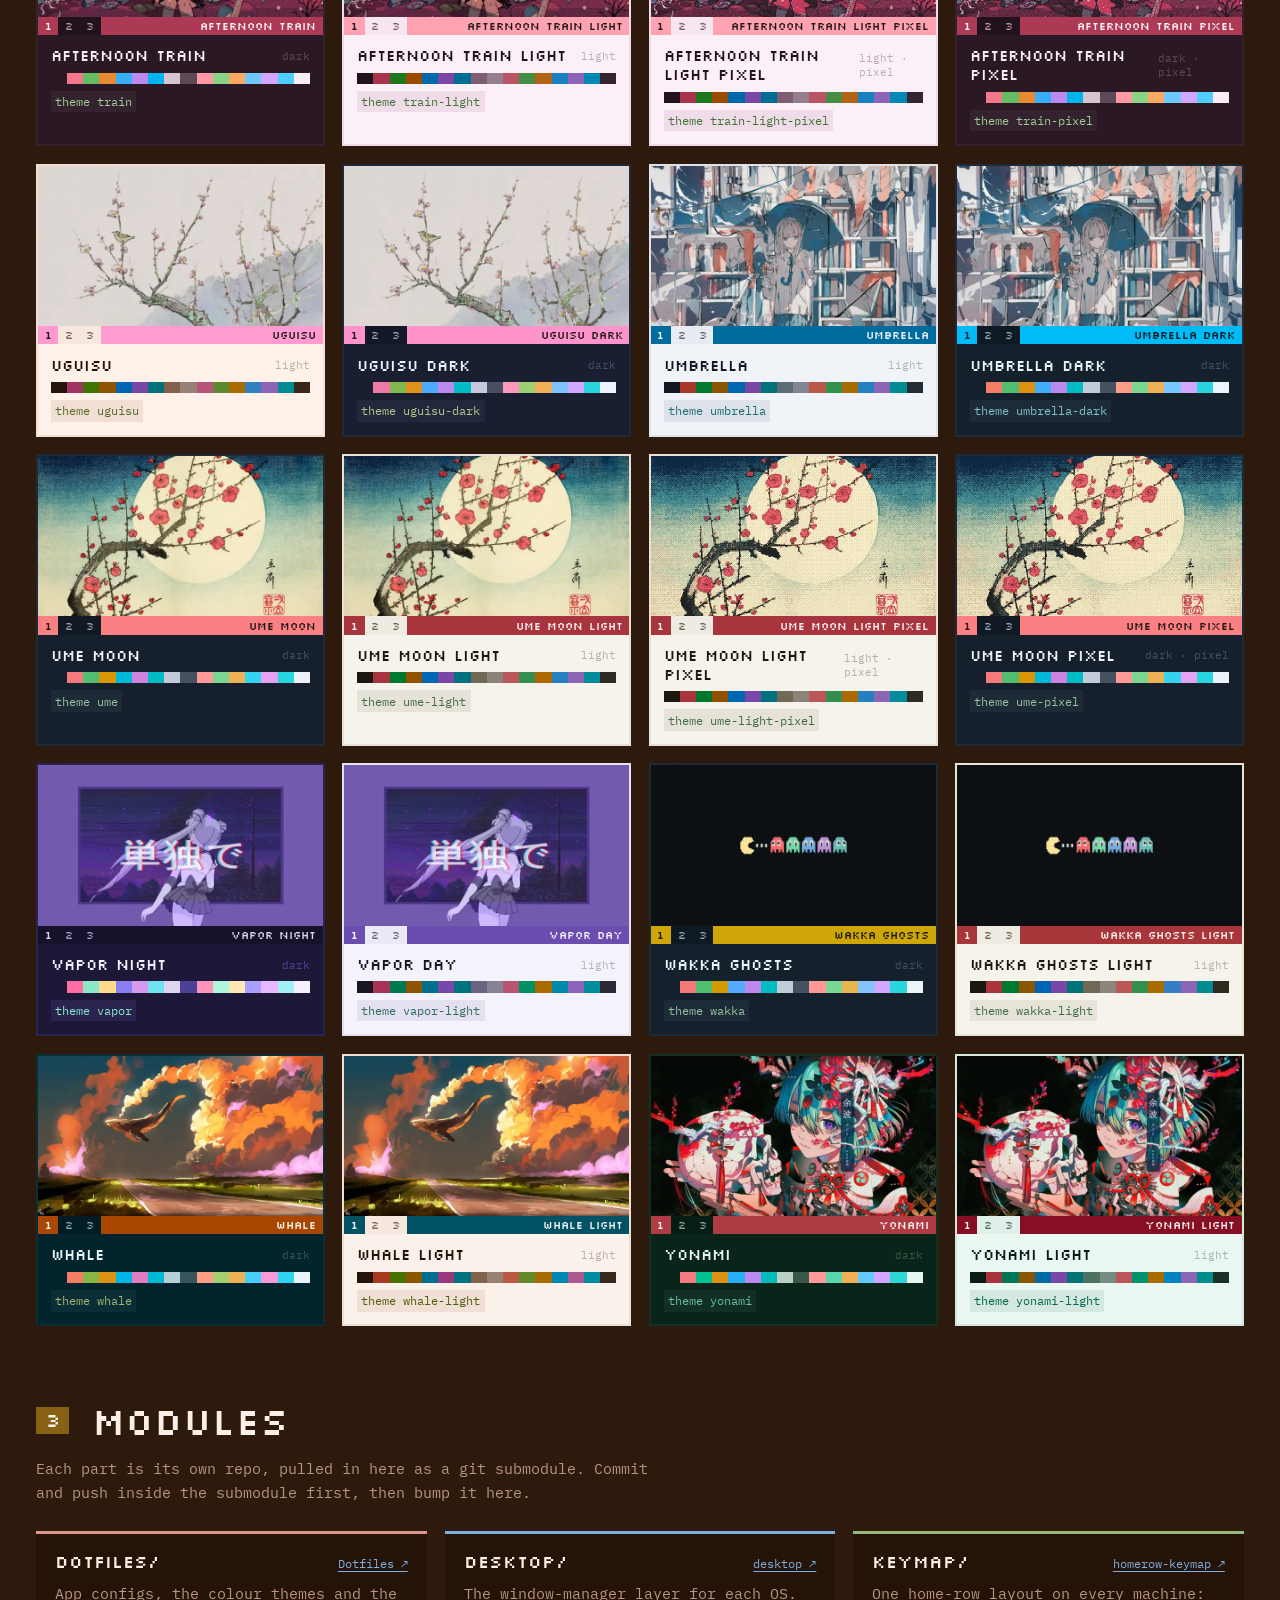
==== commit c1b7bd45: "Site: fonts section (previews, originals, licences from assets fonts/README.md); bump dotfiles Co-Au" ====
--- a/docs/index.html
+++ b/docs/index.html
@@ -165,6 +165,14 @@
 .srow span { color: var(--mid); }
 .srow span:empty::before { content: "—"; color: var(--dim); }
 
+.fonts { display: grid; grid-template-columns: repeat(auto-fill, minmax(min(100%, 520px), 1fr)); gap: 1.4rem 1.1rem; }
+.font { margin: 0; background: var(--bg_alt); border: 1px solid var(--bg_hl); }
+.font img { display: block; width: 100%; height: auto; }
+.font figcaption { padding: .7rem .9rem .8rem; display: grid; gap: .25rem; font-size: 13px; color: var(--mid); }
+.font figcaption b { font: 15px var(--px); font-weight: 400; color: var(--bright); display: flex; justify-content: space-between; gap: .6rem; flex-wrap: wrap; }
+.font figcaption b a { font: 12px var(--mono); }
+.font dl { margin: 0; display: grid; grid-template-columns: 5.5rem minmax(0, 1fr); gap: .15rem .6rem; }
+.font dt { color: var(--dim); } .font dd { margin: 0; overflow-wrap: anywhere; }
 .keymap { background: #f4f1ea; padding: 1rem; border: 2px solid var(--bg_hl); overflow-x: auto; }
 .keymap img { display: block; width: 100%; min-width: 640px; height: auto; }
 .boot { display: grid; grid-template-columns: repeat(auto-fit, minmax(min(100%, 380px), 1fr)); gap: 1.1rem; }
@@ -179,8 +187,9 @@
     <a href="#themes"><b>2</b>themes</a>
     <a href="#modules"><b>3</b>modules</a>
     <a href="#scripts"><b>4</b>scripts</a>
-    <a href="#keymap"><b>5</b>keymap</a>
-    <a href="#bootstrap"><b>6</b>bootstrap</a>
+    <a href="#fonts"><b>5</b>fonts</a>
+    <a href="#keymap"><b>6</b>keymap</a>
+    <a href="#bootstrap"><b>7</b>bootstrap</a>
   </div>
   <div class="title" id="bar-title">personal-infra</div>
   <div class="status"><span id="st-count"></span><i>│</i><span id="st-mode"></span><i>│</i><span id="st-clock"></span></div>
@@ -258,14 +267,20 @@
     <div class="scripts" id="script-list"></div>
   </section>
 
+  <section id="fonts">
+    <h2 data-tag="5">Fonts <small id="font-count"></small></h2>
+    <p class="lede">Pixel fonts for the everyday look, hand-drawn ones for the soft look: <code>font-preset pixel</code> or <code>font-preset bubble</code> switches Latin and Chinese together in every app. All of them are in the <a href="https://github.com/AnissL93/assets/tree/main/fonts">assets repo</a> with their licences, and <code>bootstrap.sh fonts</code> installs them.</p>
+    <div class="fonts" id="font-list"></div>
+  </section>
+
   <section id="keymap">
-    <h2 data-tag="5">Keymap</h2>
+    <h2 data-tag="6">Keymap</h2>
     <p class="lede">Home-row modifiers and layers, the same on Linux (keyd) and macOS (Karabiner). Drawn by <code>keymap/draw.py</code>.</p>
     <div class="keymap"><img src="keymap.svg" alt="Keyboard layout with home-row modifiers and layers" loading="lazy"></div>
   </section>
 
   <section id="bootstrap">
-    <h2 data-tag="6">New machine</h2>
+    <h2 data-tag="7">New machine</h2>
     <p class="lede">Every step can be run on its own and run again safely. <code>./bootstrap.sh --help</code> lists them.</p>
     <div class="boot">
       <div class="win"><div class="tb"><span>st</span><span>clone</span></div><pre class="term"><span class="p">$</span> git clone --recursive git@github.com:AnissL93/personal-infra.git ~/System/personal-infra
@@ -403,6 +418,14 @@
 const nScripts = groups.reduce((n, [, l]) => n + l.length, 0);
 $("#script-count").textContent = `${nScripts} files`;
 
+// fonts
+$("#font-list").innerHTML = D.fonts.map(f => `<figure class="font">
+  <img src="${f.preview}" alt="Preview of ${esc(f.family)}" loading="lazy">
+  <figcaption><b>${esc(f.family)}<a href="${f.files}">${f.folder}/ ↗</a></b>
+  <dl><dt>used for</dt><dd>${f.used}</dd><dt>original</dt><dd>${f.original}</dd><dt>licence</dt><dd>${f.licence}</dd></dl>
+  </figcaption></figure>`).join("");
+$("#font-count").textContent = `${D.fonts.length} families`;
+
 // bar status + active tag
 $("#theme-count").textContent = `${D.themes.length} themes`;
 $("#st-count").textContent = `${D.themes.length} themes · ${nScripts} scripts`;
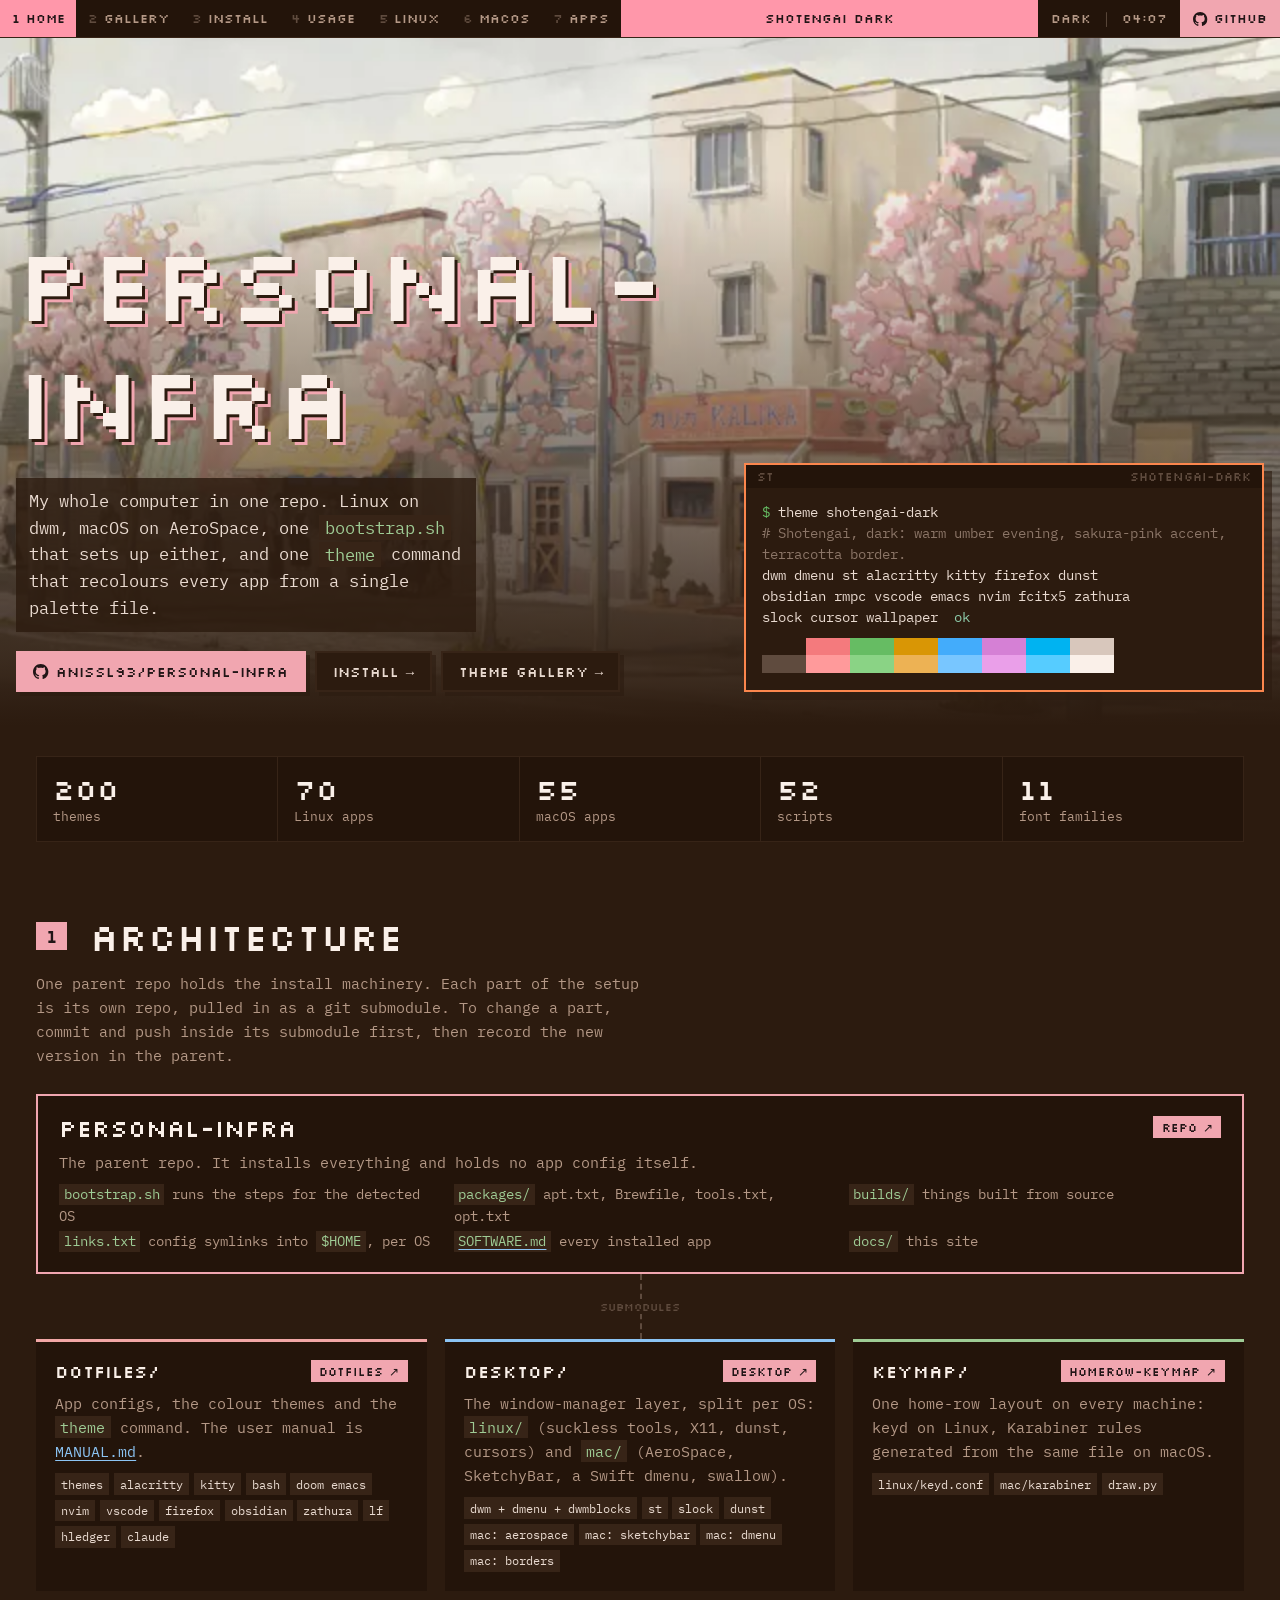
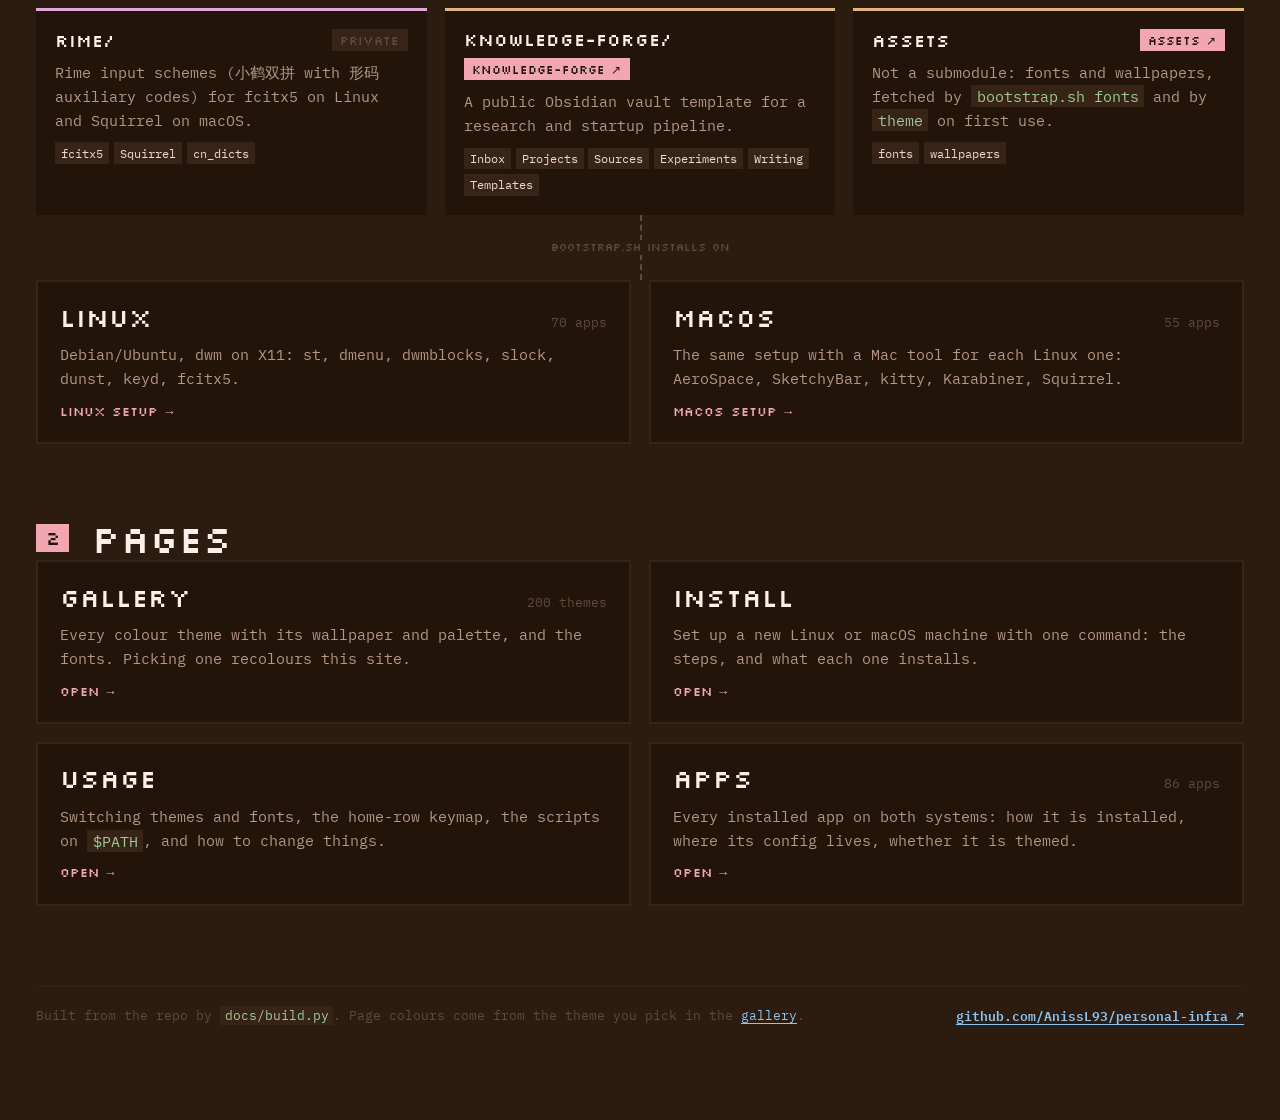
==== commit 1b5d800f: "docs: split site into pages (home architecture, gallery, install, usage, linux, macos, apps) App lis" ====
--- a/docs/index.html
+++ b/docs/index.html
@@ -4,203 +4,24 @@
 <meta charset="utf-8">
 <meta name="viewport" content="width=device-width, initial-scale=1">
 <title>personal-infra</title>
-<meta name="description" content="A whole Linux + macOS desktop in one repo: dwm, st, 200 colour themes, scripts and bootstrap.">
+<meta name="description" content="A whole Linux + macOS desktop in one repo: dwm and AeroSpace, st and kitty, 200 colour themes, scripts and bootstrap.">
 <link rel="preconnect" href="https://fonts.googleapis.com">
 <link rel="preconnect" href="https://fonts.gstatic.com" crossorigin>
 <link href="https://fonts.googleapis.com/css2?family=Silkscreen&family=IBM+Plex+Mono:ital,wght@0,400;0,600;1,400&display=swap" rel="stylesheet">
-<style>
-/* Every colour on this page is a theme key from dotfiles/themes/*.conf; picking a theme rewrites them. */
-:root {
-  --bg: #2e181a; --bg_alt: #251214; --bg_hl: #392123; --sel: #4e2d34; --dim: #62484a; --mid: #b79496;
-  --fg: #ecd9d9; --bright: #fbeeef; --accent: #f0a6b6; --accent_fg: #201417; --bar: #ff95b2; --bar_fg: #201417;
-  --border: #f68c36; --comment: #8e7274; --string: #b0c888; --number: #e9b082; --keyword: #f1a6b0;
-  --function: #91c3f6; --type: #dfa9da; --punct: #b79496; --err: #da827f; --warn: #e9b082; --ok: #8fceac;
-  --wall: none;
-  --px: "Silkscreen", monospace;
-  --mono: "IBM Plex Mono", ui-monospace, monospace;
-}
-* { box-sizing: border-box; }
-html { scroll-behavior: smooth; scroll-padding-top: 3rem; }
-body {
-  margin: 0; background: var(--bg); color: var(--fg); font: 15px/1.6 var(--mono); overflow-x: clip;
-  transition: background-color .35s, color .35s;
-}
-::selection { background: var(--sel); color: var(--bright); }
-a { color: var(--function); text-decoration-thickness: 1px; text-underline-offset: 3px; }
-code, kbd { font-family: var(--mono); background: var(--bg_hl); padding: .1em .35em; color: var(--string); }
-:focus-visible { outline: 2px solid var(--border); outline-offset: 2px; }
-
-/* dwm bar */
-.bar {
-  position: sticky; top: 0; z-index: 20; display: flex; align-items: stretch; height: 2.4rem;
-  background: var(--bg_alt); border-bottom: 1px solid var(--bg_hl); font-family: var(--px); font-size: 13px;
-  transition: background-color .35s;
-}
-.tags { display: flex; overflow-x: auto; scrollbar-width: none; }
-.tags a {
-  display: flex; align-items: center; gap: .45em; padding: 0 .9em; color: var(--mid); text-decoration: none; white-space: nowrap;
-}
-.tags a b { color: var(--dim); font-weight: 400; }
-.tags a:hover, .tags a.on { background: var(--bar); color: var(--bar_fg); }
-.tags a:hover b, .tags a.on b { color: var(--bar_fg); }
-.bar .title {
-  flex: 1; display: flex; align-items: center; justify-content: center; min-width: 0; padding: 0 1em;
-  background: var(--bar); color: var(--bar_fg); overflow: hidden; white-space: nowrap; text-overflow: ellipsis;
-}
-.bar .status { display: flex; align-items: center; gap: .9em; padding: 0 1em; color: var(--mid); white-space: nowrap; }
-.bar .status i { font-style: normal; color: var(--dim); }
-@media (max-width: 760px) { .bar .status { display: none; } .bar .title { justify-content: flex-end; } }
-
-main { max-width: 1240px; margin: 0 auto; padding: 0 16px 6rem; }
-section { padding-top: 4.5rem; }
-h1, h2, h3 { font-family: var(--px); font-weight: 400; line-height: 1.15; margin: 0; color: var(--bright); }
-h2 { font-size: clamp(1.6rem, 4vw, 2.4rem); display: flex; align-items: baseline; gap: .6em; flex-wrap: wrap; }
-h2 small { font: 13px var(--mono); color: var(--dim); }
-h2::before { content: attr(data-tag); font-size: .5em; color: var(--accent_fg); background: var(--accent); padding: .15em .5em; align-self: center; }
-.lede { max-width: 68ch; color: var(--mid); margin: .9rem 0 1.6rem; }
-
-/* hero: the current wallpaper with a st window on top */
-.hero {
-  position: relative; margin: 0 calc(50% - 50vw); min-height: min(78vh, 720px); display: grid; align-items: end;
-  padding: 3rem 16px; overflow: hidden; isolation: isolate;
-}
-.hero::before {
-  content: ""; position: absolute; inset: 0; z-index: -2; background: var(--wall) center / cover no-repeat;
-  image-rendering: auto; transition: opacity .4s;
-}
-.hero::after { content: ""; position: absolute; inset: 0; z-index: -1; background: linear-gradient(to bottom, transparent 20%, var(--bg) 98%); }
-.hero-grid { display: grid; grid-template-columns: minmax(0, 1fr) minmax(0, 520px); gap: 2rem; align-items: end; }
-@media (max-width: 900px) { .hero-grid { grid-template-columns: 1fr; } }
-.hero h1 {
-  font-size: clamp(2.6rem, 8.5vw, 6.4rem); letter-spacing: -.02em; color: var(--bright);
-  text-shadow: 3px 3px 0 var(--bg), 6px 6px 0 var(--accent);
-}
-.hero p { font-size: 1.05rem; max-width: 46ch; color: var(--fg); background: color-mix(in srgb, var(--bg) 82%, transparent); padding: .6rem .8rem; margin: 1.2rem 0 0; }
-.win { background: var(--bg); border: 2px solid var(--border); box-shadow: 8px 8px 0 color-mix(in srgb, var(--bg) 60%, transparent); }
-.win .tb { display: flex; justify-content: space-between; padding: .25rem .7rem; background: var(--bg_alt); color: var(--dim); font: 12px var(--px); }
-.term { margin: 0; padding: .9rem 1rem 1.1rem; font: 13.5px/1.55 var(--mono); white-space: pre-wrap; word-break: break-word; color: var(--fg); }
-.term .p { color: var(--color2, var(--ok)); } .term .c { color: var(--comment); }
-.blocks { display: grid; grid-template-columns: repeat(8, 1fr); margin-top: .6rem; max-width: 22rem; }
-.blocks span { height: 1.1rem; }
-
-/* gallery */
-.filters { display: flex; flex-wrap: wrap; gap: .5rem; align-items: center; margin-bottom: 1.4rem; }
-.filters button, .chip {
-  font: 13px var(--px); background: var(--bg_alt); color: var(--mid); border: 1px solid var(--bg_hl); padding: .45em .9em; cursor: pointer;
-}
-.filters button[aria-pressed="true"] { background: var(--accent); color: var(--accent_fg); border-color: var(--accent); }
-.filters input {
-  flex: 1 1 12rem; min-width: 0; font: 14px var(--mono); background: var(--bg_alt); color: var(--fg);
-  border: 1px solid var(--bg_hl); padding: .5em .8em;
-}
-.filters input::placeholder { color: var(--dim); }
-.count { color: var(--dim); font-size: 13px; }
-.grid { display: grid; grid-template-columns: repeat(auto-fill, minmax(260px, 1fr)); gap: 1.1rem; }
-.card {
-  --c-bg: #000; all: unset; box-sizing: border-box; cursor: pointer; display: flex; flex-direction: column;
-  background: var(--c-bg); color: var(--c-fg); border: 2px solid var(--c-bg_hl); transition: transform .18s, border-color .18s, box-shadow .18s;
-  animation: rise .5s both; animation-delay: calc(var(--i, 0) * 18ms);
-}
-.card:hover, .card:focus-visible { transform: translate(-3px, -3px); border-color: var(--c-border); box-shadow: 6px 6px 0 var(--c-accent); outline: none; }
-.card .img { aspect-ratio: 16 / 9; background: var(--c-bg_alt) center / cover; position: relative; }
-.card .img.pixel { image-rendering: pixelated; }
-.card .cbar { display: flex; font: 11px var(--px); background: var(--c-bg_alt); }
-.card .cbar span { padding: .2em .6em; color: var(--c-mid); }
-.card .cbar span:first-child { background: var(--c-bar); color: var(--c-bar_fg); }
-.card .cbar em { flex: 1; font-style: normal; background: var(--c-bar); color: var(--c-bar_fg); padding: .2em .6em; text-align: right; overflow: hidden; white-space: nowrap; text-overflow: ellipsis; }
-.card .body { padding: .7rem .8rem .8rem; display: grid; gap: .45rem; }
-.card .name { font: 15px var(--px); color: var(--c-bright); display: flex; justify-content: space-between; gap: .5rem; }
-.card .name small { font: 11px var(--mono); color: var(--c-dim); align-self: center; }
-.card code { background: var(--c-bg_hl); color: var(--c-string); font-size: 12px; justify-self: start; }
-.swatch16 { display: grid; grid-template-columns: repeat(16, 1fr); height: .7rem; }
-@keyframes rise { from { opacity: 0; transform: translateY(10px); } }
-@media (prefers-reduced-motion: reduce) { .card { animation: none; } * { transition: none !important; } html { scroll-behavior: auto; } }
-
-/* theme detail */
-dialog {
-  width: min(980px, calc(100vw - 32px)); max-height: calc(100vh - 32px); padding: 0; border: 2px solid var(--border);
-  background: var(--bg); color: var(--fg); box-shadow: 10px 10px 0 var(--accent);
-}
-dialog::backdrop { background: color-mix(in srgb, var(--bg) 70%, transparent); backdrop-filter: blur(3px); }
-.d-img { aspect-ratio: 16 / 9; background: var(--bg_alt) center / cover; position: relative; }
-.d-img.pixel { image-rendering: pixelated; }
-.d-img .links { position: absolute; right: .6rem; bottom: .6rem; display: flex; gap: .4rem; flex-wrap: wrap; justify-content: flex-end; }
-.d-img .links a, .d-close { font: 12px var(--px); background: var(--bg); color: var(--fg); padding: .35em .7em; text-decoration: none; border: 1px solid var(--bg_hl); }
-.d-close { position: absolute; right: .6rem; top: .6rem; cursor: pointer; }
-.d-body { padding: 1.2rem 1.3rem 1.5rem; display: grid; gap: 1.2rem; grid-template-columns: minmax(0, 1fr) minmax(0, 1fr); }
-@media (max-width: 760px) { .d-body { grid-template-columns: 1fr; } }
-.d-body h3 { font-size: 1.7rem; }
-.d-body h4 { margin: 0 0 .4rem; font: 12px var(--px); color: var(--dim); }
-.pal { display: grid; grid-template-columns: repeat(auto-fill, minmax(92px, 1fr)); gap: .3rem; }
-.pal button {
-  all: unset; cursor: pointer; display: grid; grid-template-rows: 1.6rem auto auto; font: 11px var(--mono); color: var(--mid);
-  border: 1px solid var(--bg_hl);
-}
-.pal button i { display: block; }
-.pal button span { padding: .1rem .35rem; overflow: hidden; text-overflow: ellipsis; white-space: nowrap; }
-.pal button:hover, .pal button:focus-visible { border-color: var(--border); color: var(--fg); }
-.code { background: var(--bg_alt); padding: .8rem 1rem; margin: 0; font: 13px/1.6 var(--mono); overflow-x: auto; border-left: 3px solid var(--accent); }
-.k { color: var(--keyword); } .f { color: var(--function); } .s { color: var(--string); } .n { color: var(--number); }
-.t { color: var(--type); } .cm { color: var(--comment); font-style: italic; } .pu { color: var(--punct); }
-.copy { cursor: pointer; }
-.toast { position: fixed; left: 50%; bottom: 1.2rem; transform: translateX(-50%); background: var(--accent); color: var(--accent_fg); font: 13px var(--px); padding: .5em 1em; opacity: 0; transition: opacity .2s; pointer-events: none; z-index: 50; }
-.toast.on { opacity: 1; }
-
-/* modules */
-.mods { display: grid; grid-template-columns: repeat(auto-fill, minmax(330px, 1fr)); gap: 1.1rem; }
-@media (max-width: 400px) { .mods { grid-template-columns: 1fr; } }
-.mod { background: var(--bg_alt); border-top: 3px solid var(--c, var(--accent)); padding: 1.1rem 1.2rem 1.2rem; display: grid; gap: .6rem; align-content: start; }
-.mod h3 { font-size: 1.15rem; display: flex; justify-content: space-between; gap: .5rem; align-items: baseline; }
-.mod h3 a { font: 12px var(--mono); }
-.mod p { margin: 0; color: var(--mid); }
-.mod ul { list-style: none; padding: 0; margin: 0; display: flex; flex-wrap: wrap; gap: .3rem; }
-.mod li { font-size: 12px; background: var(--bg_hl); color: var(--fg); padding: .1em .5em; }
-
-/* scripts */
-.scripts { display: grid; grid-template-columns: repeat(auto-fill, minmax(min(100%, 560px), 1fr)); gap: 0 2rem; }
-.sgroup h3 { font-size: 1rem; color: var(--accent); margin: 1.4rem 0 .4rem; }
-.srow { display: grid; grid-template-columns: 9.5rem minmax(0, 1fr); gap: 1rem; padding: .35rem 0; border-bottom: 1px dashed var(--bg_hl); font-size: 13.5px; }
-.srow a { color: var(--function); text-decoration: none; font-weight: 600; overflow-wrap: anywhere; }
-.srow a:hover { text-decoration: underline; }
-.srow span { color: var(--mid); }
-.srow span:empty::before { content: "—"; color: var(--dim); }
-
-.fonts { display: grid; grid-template-columns: repeat(auto-fill, minmax(min(100%, 520px), 1fr)); gap: 1.4rem 1.1rem; }
-.font { margin: 0; background: var(--bg_alt); border: 1px solid var(--bg_hl); }
-.font img { display: block; width: 100%; height: auto; }
-.font figcaption { padding: .7rem .9rem .8rem; display: grid; gap: .25rem; font-size: 13px; color: var(--mid); }
-.font figcaption b { font: 15px var(--px); font-weight: 400; color: var(--bright); display: flex; justify-content: space-between; gap: .6rem; flex-wrap: wrap; }
-.font figcaption b a { font: 12px var(--mono); }
-.font dl { margin: 0; display: grid; grid-template-columns: 5.5rem minmax(0, 1fr); gap: .15rem .6rem; }
-.font dt { color: var(--dim); } .font dd { margin: 0; overflow-wrap: anywhere; }
-.keymap { background: #f4f1ea; padding: 1rem; border: 2px solid var(--bg_hl); overflow-x: auto; }
-.keymap img { display: block; width: 100%; min-width: 640px; height: auto; }
-.boot { display: grid; grid-template-columns: repeat(auto-fit, minmax(min(100%, 380px), 1fr)); gap: 1.1rem; }
-footer { margin-top: 5rem; padding-top: 1.2rem; border-top: 1px solid var(--bg_hl); color: var(--dim); font-size: 13px; display: flex; justify-content: space-between; flex-wrap: wrap; gap: 1rem; }
-</style>
+<link rel="stylesheet" href="style.css">
 </head>
 <body>
-
-<nav class="bar" aria-label="Sections">
-  <div class="tags">
-    <a href="#top"><b>1</b>home</a>
-    <a href="#themes"><b>2</b>themes</a>
-    <a href="#modules"><b>3</b>modules</a>
-    <a href="#scripts"><b>4</b>scripts</a>
-    <a href="#fonts"><b>5</b>fonts</a>
-    <a href="#keymap"><b>6</b>keymap</a>
-    <a href="#bootstrap"><b>7</b>bootstrap</a>
-  </div>
-  <div class="title" id="bar-title">personal-infra</div>
-  <div class="status"><span id="st-count"></span><i>│</i><span id="st-mode"></span><i>│</i><span id="st-clock"></span></div>
-</nav>
-
 <main>
   <header class="hero" id="top">
     <div class="hero-grid">
       <div>
         <h1>personal-<br>infra</h1>
-        <p>My whole computer in one repo. Linux on dwm, macOS on AeroSpace, and one <code>theme</code> command that recolours every app from a single palette file.</p>
+        <p>My whole computer in one repo. Linux on dwm, macOS on AeroSpace, one <code>bootstrap.sh</code> that sets up either, and one <code>theme</code> command that recolours every app from a single palette file.</p>
+        <div class="cta">
+          <a class="btn primary gh" href="https://github.com/AnissL93/personal-infra"><span id="octo"></span>AnissL93/personal-infra</a>
+          <a class="btn" href="install.html">Install →</a>
+          <a class="btn" href="gallery.html">Theme gallery →</a>
+        </div>
       </div>
       <div class="win" aria-label="Terminal showing the theme command">
         <div class="tb"><span>st</span><span id="win-name">~</span></div>
@@ -209,238 +30,105 @@
     </div>
   </header>
 
-  <section id="themes">
-    <h2 data-tag="2">Theme gallery <small id="theme-count"></small></h2>
-    <p class="lede">Each theme is one <code>NAME.conf</code> palette in <a href="https://github.com/AnissL93/Dotfiles/tree/main/themes">dotfiles/themes</a>, with a wallpaper from <a href="https://github.com/AnissL93/assets/tree/main/wallpapers">assets</a>. <code>theme NAME</code> applies it live to dwm, dmenu, st, alacritty, firefox, dunst, obsidian, rmpc, vscode, emacs, claude code, neovim, fcitx5, zathura, slock, the cursor and the wallpaper. Pick a card to see the full palette. This page switches to that theme too.</p>
-    <div class="filters" role="group" aria-label="Filter themes">
-      <button data-f="all" aria-pressed="true">all</button>
-      <button data-f="dark" aria-pressed="false">dark</button>
-      <button data-f="light" aria-pressed="false">light</button>
-      <button data-f="pixel" aria-pressed="false">pixel</button>
-      <button id="random" title="Apply a random theme">random</button>
-      <input id="q" type="search" placeholder="search: sakura, crt, forest…" aria-label="Search themes">
-      <span class="count" id="shown"></span>
-    </div>
-    <div class="grid" id="grid"></div>
-  </section>
+  <div class="facts" id="facts"></div>
 
-  <section id="modules">
-    <h2 data-tag="3">Modules</h2>
-    <p class="lede">Each part is its own repo, pulled in here as a git submodule. Commit and push inside the submodule first, then bump it here.</p>
-    <div class="mods">
-      <article class="mod" style="--c: var(--keyword)">
-        <h3>dotfiles/ <a href="https://github.com/AnissL93/Dotfiles">Dotfiles ↗</a></h3>
-        <p>App configs, the colour themes and the <code>theme</code> command. The user manual is <a href="https://github.com/AnissL93/Dotfiles/blob/main/MANUAL.md">MANUAL.md</a>.</p>
-        <ul><li>themes</li><li>alacritty</li><li>bash</li><li>doom emacs</li><li>nvim</li><li>vscode</li><li>firefox</li><li>obsidian</li><li>zathura</li><li>lf</li><li>hledger</li><li>claude</li><li>thefuck</li></ul>
-      </article>
-      <article class="mod" style="--c: var(--function)">
-        <h3>desktop/ <a href="https://github.com/AnissL93/desktop">desktop ↗</a></h3>
-        <p>The window-manager layer for each OS. On Linux: suckless tools as submodules, X11 startup, notifications, fonts and a cursor generator. On macOS: a tiling WM and hotkeys.</p>
-        <ul><li>dwm + dmenu + dwmblocks</li><li>st</li><li>slock</li><li>x11 / xinitrc</li><li>dunst</li><li>gtk-3.0</li><li>fontconfig</li><li>cursors</li><li>systemd</li><li>mac: aerospace</li><li>mac: skhd</li><li>mac: borders</li></ul>
-      </article>
-      <article class="mod" style="--c: var(--string)">
-        <h3>keymap/ <a href="https://github.com/AnissL93/homerow-keymap">homerow-keymap ↗</a></h3>
-        <p>One home-row layout on every machine: keyd on Linux, Karabiner on macOS. <a href="#keymap">See the drawing</a>.</p>
-        <ul><li>linux/keyd.conf</li><li>mac/karabiner</li><li>draw.py</li></ul>
-      </article>
-      <article class="mod" style="--c: var(--type)">
-        <h3>rime/ <a>private</a></h3>
-        <p>Rime input schemes for fcitx5: 小鹤双拼 with 形码 auxiliary codes. Typing history and build output are git-ignored.</p>
-        <ul><li>fcitx5</li><li>小鹤双拼</li><li>形码辅助</li><li>cn_dicts</li></ul>
-      </article>
-      <article class="mod" style="--c: var(--number)">
-        <h3>knowledge-forge/ <a href="https://github.com/AnissL93/knowledge-forge">knowledge-forge ↗</a></h3>
-        <p>A public Obsidian vault template for a research and startup pipeline, from inbox and sources to experiments, writing and finance.</p>
-        <ul><li>Inbox</li><li>Projects</li><li>Sources</li><li>Concepts</li><li>Experiments</li><li>Writing</li><li>Kanban</li><li>Templates</li></ul>
-      </article>
-      <article class="mod" style="--c: var(--warn)">
-        <h3>this repo <a href="https://github.com/AnissL93/personal-infra">personal-infra ↗</a></h3>
-        <p>Ties the modules together. <code>bootstrap.sh</code> installs everything from lists in <code>packages/</code> (apt, Brewfile, tools, /opt apps), builds what has no package (<code>builds/</code>) and links configs (<code>links.txt</code>). Every installed app is listed in <a href="https://github.com/AnissL93/personal-infra/blob/main/SOFTWARE.md">SOFTWARE.md</a>.</p>
-        <ul><li>bootstrap.sh</li><li>packages/</li><li>builds/</li><li>links.txt</li><li>SOFTWARE.md</li></ul>
-      </article>
+  <section id="architecture">
+    <h2 data-tag="1">Architecture</h2>
+    <p class="lede">One parent repo holds the install machinery. Each part of the setup is its own repo, pulled in as a git submodule. To change a part, commit and push inside its submodule first, then record the new version in the parent.</p>
+    <div class="arch">
+      <div class="node root">
+        <h3>personal-infra <a class="repo" href="https://github.com/AnissL93/personal-infra">repo ↗</a></h3>
+        <p>The parent repo. It installs everything and holds no app config itself.</p>
+        <ul>
+          <li><code>bootstrap.sh</code> runs the steps for the detected OS</li>
+          <li><code>packages/</code> apt.txt, Brewfile, tools.txt, opt.txt</li>
+          <li><code>builds/</code> things built from source</li>
+          <li><code>links.txt</code> config symlinks into <code>$HOME</code>, per OS</li>
+          <li><a href="https://github.com/AnissL93/personal-infra/blob/main/SOFTWARE.md"><code>SOFTWARE.md</code></a> every installed app</li>
+          <li><code>docs/</code> this site</li>
+        </ul>
+      </div>
+      <div class="wire" aria-hidden="true">submodules</div>
+      <div class="mods">
+        <article class="mod" style="--c: var(--keyword)">
+          <h3>dotfiles/ <a class="repo" href="https://github.com/AnissL93/Dotfiles">Dotfiles ↗</a></h3>
+          <p>App configs, the colour themes and the <code>theme</code> command. The user manual is <a href="https://github.com/AnissL93/Dotfiles/blob/main/MANUAL.md">MANUAL.md</a>.</p>
+          <ul><li>themes</li><li>alacritty</li><li>kitty</li><li>bash</li><li>doom emacs</li><li>nvim</li><li>vscode</li><li>firefox</li><li>obsidian</li><li>zathura</li><li>lf</li><li>hledger</li><li>claude</li></ul>
+        </article>
+        <article class="mod" style="--c: var(--function)">
+          <h3>desktop/ <a class="repo" href="https://github.com/AnissL93/desktop">desktop ↗</a></h3>
+          <p>The window-manager layer, split per OS: <code>linux/</code> (suckless tools, X11, dunst, cursors) and <code>mac/</code> (AeroSpace, SketchyBar, a Swift dmenu, swallow).</p>
+          <ul><li>dwm + dmenu + dwmblocks</li><li>st</li><li>slock</li><li>dunst</li><li>mac: aerospace</li><li>mac: sketchybar</li><li>mac: dmenu</li><li>mac: borders</li></ul>
+        </article>
+        <article class="mod" style="--c: var(--string)">
+          <h3>keymap/ <a class="repo" href="https://github.com/AnissL93/homerow-keymap">homerow-keymap ↗</a></h3>
+          <p>One home-row layout on every machine: keyd on Linux, Karabiner rules generated from the same file on macOS.</p>
+          <ul><li>linux/keyd.conf</li><li>mac/karabiner</li><li>draw.py</li></ul>
+        </article>
+        <article class="mod" style="--c: var(--type)">
+          <h3>rime/ <span class="repo off">private</span></h3>
+          <p>Rime input schemes (小鹤双拼 with 形码 auxiliary codes) for fcitx5 on Linux and Squirrel on macOS.</p>
+          <ul><li>fcitx5</li><li>Squirrel</li><li>cn_dicts</li></ul>
+        </article>
+        <article class="mod" style="--c: var(--number)">
+          <h3>knowledge-forge/ <a class="repo" href="https://github.com/AnissL93/knowledge-forge">knowledge-forge ↗</a></h3>
+          <p>A public Obsidian vault template for a research and startup pipeline.</p>
+          <ul><li>Inbox</li><li>Projects</li><li>Sources</li><li>Experiments</li><li>Writing</li><li>Templates</li></ul>
+        </article>
+        <article class="mod" style="--c: var(--warn)">
+          <h3>assets <a class="repo" href="https://github.com/AnissL93/assets">assets ↗</a></h3>
+          <p>Not a submodule: fonts and wallpapers, fetched by <code>bootstrap.sh fonts</code> and by <code>theme</code> on first use.</p>
+          <ul><li>fonts</li><li>wallpapers</li></ul>
+        </article>
+      </div>
+      <div class="wire" aria-hidden="true">bootstrap.sh installs on</div>
+      <div class="plats">
+        <a class="plat" href="linux.html">
+          <h3>Linux <small id="n-linux"></small></h3>
+          <p>Debian/Ubuntu, dwm on X11: st, dmenu, dwmblocks, slock, dunst, keyd, fcitx5.</p>
+          <span class="go">Linux setup →</span>
+        </a>
+        <a class="plat" href="macos.html">
+          <h3>macOS <small id="n-macos"></small></h3>
+          <p>The same setup with a Mac tool for each Linux one: AeroSpace, SketchyBar, kitty, Karabiner, Squirrel.</p>
+          <span class="go">macOS setup →</span>
+        </a>
+      </div>
     </div>
   </section>
 
-  <section id="scripts">
-    <h2 data-tag="4">Scripts <small id="script-count"></small></h2>
-    <p class="lede">Small tools on <code>$PATH</code>: bar blocks, dmenu helpers, font switchers, and the build scripts for things Ubuntu doesn't package.</p>
-    <div class="scripts" id="script-list"></div>
-  </section>
-
-  <section id="fonts">
-    <h2 data-tag="5">Fonts <small id="font-count"></small></h2>
-    <p class="lede">Pixel fonts for the everyday look, hand-drawn ones for the soft look: <code>font-preset pixel</code> or <code>font-preset bubble</code> switches Latin and Chinese together in every app. All of them are in the <a href="https://github.com/AnissL93/assets/tree/main/fonts">assets repo</a> with their licences, and <code>bootstrap.sh fonts</code> installs them.</p>
-    <div class="fonts" id="font-list"></div>
-  </section>
-
-  <section id="keymap">
-    <h2 data-tag="6">Keymap</h2>
-    <p class="lede">Home-row modifiers and layers, the same on Linux (keyd) and macOS (Karabiner). Drawn by <code>keymap/draw.py</code>.</p>
-    <div class="keymap"><img src="keymap.svg" alt="Keyboard layout with home-row modifiers and layers" loading="lazy"></div>
-  </section>
-
-  <section id="bootstrap">
-    <h2 data-tag="7">New machine</h2>
-    <p class="lede">Every step can be run on its own and run again safely. <code>./bootstrap.sh --help</code> lists them.</p>
-    <div class="boot">
-      <div class="win"><div class="tb"><span>st</span><span>clone</span></div><pre class="term"><span class="p">$</span> git clone --recursive git@github.com:AnissL93/personal-infra.git ~/System/personal-infra
-<span class="p">$</span> cd ~/System/personal-infra
-<span class="p">$</span> ./bootstrap.sh --dry-run   <span class="c"># look first</span>
-<span class="p">$</span> ./bootstrap.sh</pre></div>
-      <div class="win"><div class="tb"><span>st</span><span>submodules</span></div><pre class="term"><span class="c"># after a plain clone</span>
-<span class="p">$</span> git submodule update --init --recursive
-<span class="c"># change a module: push it first, then bump it here</span>
-<span class="p">$</span> git add dotfiles &amp;&amp; git commit -m "Bump dotfiles"</pre></div>
+  <section id="pages">
+    <h2 data-tag="2">Pages</h2>
+    <div class="plats">
+      <a class="plat" href="gallery.html"><h3>Gallery <small id="n-themes"></small></h3><p>Every colour theme with its wallpaper and palette, and the fonts. Picking one recolours this site.</p><span class="go">Open →</span></a>
+      <a class="plat" href="install.html"><h3>Install</h3><p>Set up a new Linux or macOS machine with one command: the steps, and what each one installs.</p><span class="go">Open →</span></a>
+      <a class="plat" href="usage.html"><h3>Usage</h3><p>Switching themes and fonts, the home-row keymap, the scripts on <code>$PATH</code>, and how to change things.</p><span class="go">Open →</span></a>
+      <a class="plat" href="apps.html"><h3>Apps <small id="n-all"></small></h3><p>Every installed app on both systems: how it is installed, where its config lives, whether it is themed.</p><span class="go">Open →</span></a>
     </div>
   </section>
-
-  <footer>
-    <span>Built from the repo by <code>docs/build.py</code>. Page colours come from the theme you pick.</span>
-    <a href="https://github.com/AnissL93/personal-infra">github.com/AnissL93/personal-infra</a>
-  </footer>
 </main>
 
-<dialog id="detail" aria-labelledby="d-name"></dialog>
-<div class="toast" id="toast" role="status"></div>
-
 <script src="data.js"></script>
+<script src="site.js"></script>
 <script>
-const D = window.DATA, $ = s => document.querySelector(s);
-const RAW = "https://raw.githubusercontent.com/AnissL93/assets/main/wallpapers/";
-const UI = ["bg", "bg_alt", "bg_hl", "sel", "dim", "mid", "fg", "bright", "accent", "accent_fg", "bar", "bar_fg", "border"];
-const SYN = ["comment", "string", "number", "keyword", "function", "type", "punct", "err", "warn", "ok"];
-const ANSI = [...Array(16).keys()].map(i => "color" + i);
-const byId = Object.fromEntries(D.themes.map(t => [t.id, t]));
-const mode = t => t.mode || "dark";
-const esc = s => String(s ?? "").replace(/[&<>"]/g, c => ({ "&": "&amp;", "<": "&lt;", ">": "&gt;", '"': "&quot;" })[c]);
-
-function toast(msg) {
-  const el = $("#toast"); el.textContent = msg; el.classList.add("on");
-  clearTimeout(toast.t); toast.t = setTimeout(() => el.classList.remove("on"), 1400);
-}
-function copy(text) { navigator.clipboard?.writeText(text).then(() => toast("copied " + text), () => {}); }
-
-// paint the whole page with a theme
-function apply(id) {
-  const t = byId[id]; if (!t) return;
-  const r = document.documentElement.style;
-  for (const k of [...UI, ...SYN, ...ANSI]) if (t[k]) r.setProperty("--" + k, t[k]);
-  r.setProperty("--wall", t.thumb ? `url("${t.thumb}")` : "none");
-  document.documentElement.style.colorScheme = mode(t);
-  $("#bar-title").textContent = t.name || t.id;
+$("#octo").outerHTML = OCTO;
+$("#facts").innerHTML = [[D.themes.length, "themes"], [nApps("linux"), "Linux apps"], [nApps("macos"), "macOS apps"],
+  [nScripts, "scripts"], [D.fonts.length, "font families"]].map(([n, l]) => `<div><b>${n}</b>${l}</div>`).join("");
+$("#n-linux").textContent = nApps("linux") + " apps";
+$("#n-macos").textContent = nApps("macos") + " apps";
+$("#n-themes").textContent = D.themes.length + " themes";
+$("#n-all").textContent = nApps("all") + " apps";
+window.onTheme = t => {
   $("#win-name").textContent = t.id;
-  $("#st-mode").textContent = mode(t);
   $("#term").innerHTML =
 `<span class="p">$</span> theme ${esc(t.id)}
 <span class="c"># ${esc((t.about || t.name || "").split(/(?<=\.) /)[0])}</span>
-dwm dmenu st alacritty firefox dunst obsidian
-rmpc vscode emacs nvim fcitx5 zathura slock
-cursor wallpaper  <span style="color:var(--ok)">ok</span>
+dwm dmenu st alacritty kitty firefox dunst
+obsidian rmpc vscode emacs nvim fcitx5 zathura
+slock cursor wallpaper  <span style="color:var(--ok)">ok</span>
 <div class="blocks">${ANSI.map(c => `<span style="background:${t[c]}"></span>`).join("")}</div>`;
-  history.replaceState(null, "", "#theme=" + id);
-}
-
-// gallery
-let filter = "all";
-function card(t, i) {
-  const v = [...UI, "string"].map(k => `--c-${k}:${t[k]}`).join(";");
-  return `<button class="card" style="${v};--i:${Math.min(i, 30)}" data-id="${t.id}" aria-label="${esc(t.name || t.id)}, ${mode(t)} theme">
-    <div class="img${t.pixel ? " pixel" : ""}" ${t.thumb ? `style="background-image:url('${t.thumb}')"` : ""}></div>
-    <div class="cbar"><span>1</span><span>2</span><span>3</span><em>${esc(t.name || t.id)}</em></div>
-    <div class="body">
-      <div class="name">${esc(t.name || t.id)}<small>${mode(t)}${t.pixel ? " · pixel" : ""}</small></div>
-      <div class="swatch16">${ANSI.map(c => `<i style="background:${t[c]}"></i>`).join("")}</div>
-      <code>theme ${t.id}</code>
-    </div></button>`;
-}
-function render() {
-  const q = $("#q").value.trim().toLowerCase();
-  const list = D.themes.filter(t =>
-    (filter === "all" || (filter === "pixel" ? t.pixel : mode(t) === filter)) &&
-    (!q || `${t.id} ${t.name} ${t.about}`.toLowerCase().includes(q)));
-  $("#grid").innerHTML = list.map(card).join("");
-  $("#shown").textContent = `${list.length} shown`;
-}
-document.querySelectorAll(".filters [data-f]").forEach(b => b.onclick = () => {
-  filter = b.dataset.f;
-  document.querySelectorAll(".filters [data-f]").forEach(x => x.setAttribute("aria-pressed", x === b));
-  render();
-});
-$("#q").oninput = render;
-$("#random").onclick = () => { const t = D.themes[Math.floor(Math.random() * D.themes.length)]; apply(t.id); toast("theme " + t.id); };
-$("#grid").onclick = e => { const c = e.target.closest(".card"); if (c) open(c.dataset.id); };
-
-// detail dialog
-const sample = `<span class="cm"># theme: one palette, every app</span>
-<span class="k">def</span> <span class="f">apply</span><span class="pu">(</span>name<span class="pu">:</span> <span class="t">str</span><span class="pu">):</span>
-    t <span class="pu">=</span> <span class="f">load</span><span class="pu">(</span>name<span class="pu">)</span>
-    <span class="k">for</span> app <span class="k">in</span> <span class="pu">(</span>dwm<span class="pu">,</span> st<span class="pu">,</span> emacs<span class="pu">):</span>
-        app<span class="pu">(</span>t<span class="pu">,</span> size<span class="pu">=</span><span class="n">16</span><span class="pu">)</span>
-    <span class="k">return</span> <span class="s">"ok"</span>`;
-const swatches = (t, keys) => `<div class="pal">${keys.filter(k => t[k]).map(k =>
-  `<button data-hex="${t[k]}" title="copy ${t[k]}"><i style="background:${t[k]}"></i><span>${k}</span><span>${t[k]}</span></button>`).join("")}</div>`;
-function open(id) {
-  const t = byId[id], dlg = $("#detail");
-  apply(id);
-  const base = t.wall ? t.wall.replace(/-2560\.\w+$/, "") : "";
-  dlg.innerHTML = `
-    <div class="d-img${t.pixel ? " pixel" : ""}" ${t.thumb ? `style="background-image:url('${t.thumb}')"` : ""}>
-      <button class="d-close" aria-label="Close">esc ✕</button>
-      ${t.wall ? `<div class="links"><a href="${RAW + t.wall}" target="_blank" rel="noopener">2560 ↗</a>${t.wall_wide ? `<a href="${RAW + t.wall_wide}" target="_blank" rel="noopener">3440 ultrawide ↗</a>` : ""}</div>` : ""}
-    </div>
-    <div class="d-body">
-      <div style="display:grid;gap:.8rem;align-content:start">
-        <h3 id="d-name">${esc(t.name || t.id)}</h3>
-        <p style="margin:0;color:var(--mid)">${esc(t.about)}</p>
-        <div><code class="copy" data-cmd="theme ${t.id}" title="copy">theme ${t.id}</code>
-          <a href="https://github.com/AnissL93/Dotfiles/blob/main/themes/${t.id}.conf" style="margin-left:.8rem">${t.id}.conf ↗</a></div>
-        <pre class="code">${sample}</pre>
-      </div>
-      <div style="display:grid;gap:.9rem;align-content:start">
-        <div><h4>interface</h4>${swatches(t, UI)}</div>
-        <div><h4>syntax</h4>${swatches(t, SYN)}</div>
-        <div><h4>terminal 0–15</h4>${swatches(t, ANSI)}</div>
-      </div>
-    </div>`;
-  if (!dlg.open) dlg.showModal();
-}
-$("#detail").onclick = e => {
-  const d = $("#detail");
-  if (e.target === d || e.target.closest(".d-close")) return d.close();
-  const sw = e.target.closest("[data-hex]"); if (sw) copy(sw.dataset.hex);
-  const cm = e.target.closest("[data-cmd]"); if (cm) copy(cm.dataset.cmd);
 };
-
-// scripts
-const groups = Object.entries(D.scripts);
-$("#script-list").innerHTML = groups.map(([dir, list]) => `<div class="sgroup"><h3>${dir}/</h3>${list.map(s =>
-  `<div class="srow"><a href="${s.url}">${esc(s.name)}</a><span>${esc(s.about)}</span></div>`).join("")}</div>`).join("");
-const nScripts = groups.reduce((n, [, l]) => n + l.length, 0);
-$("#script-count").textContent = `${nScripts} files`;
-
-// fonts
-$("#font-list").innerHTML = D.fonts.map(f => `<figure class="font">
-  <img src="${f.preview}" alt="Preview of ${esc(f.family)}" loading="lazy">
-  <figcaption><b>${esc(f.family)}<a href="${f.files}">${f.folder}/ ↗</a></b>
-  <dl><dt>used for</dt><dd>${f.used}</dd><dt>original</dt><dd>${f.original}</dd><dt>licence</dt><dd>${f.licence}</dd></dl>
-  </figcaption></figure>`).join("");
-$("#font-count").textContent = `${D.fonts.length} families`;
-
-// bar status + active tag
-$("#theme-count").textContent = `${D.themes.length} themes`;
-$("#st-count").textContent = `${D.themes.length} themes · ${nScripts} scripts`;
-const tick = () => $("#st-clock").textContent = new Date().toTimeString().slice(0, 5);
-tick(); setInterval(tick, 30000);
-const tags = [...document.querySelectorAll(".tags a")];
-const io = new IntersectionObserver(es => es.forEach(e => {
-  if (e.isIntersecting) tags.forEach(a => a.classList.toggle("on", a.getAttribute("href") === "#" + e.target.id));
-}), { rootMargin: "-45% 0px -50% 0px" });
-document.querySelectorAll("#top, section").forEach(s => io.observe(s));
-
-render();
-const start = (location.hash.match(/theme=([\w-]+)/) || [])[1];
-const darks = D.themes.filter(t => mode(t) === "dark" && !t.pixel && t.thumb);
-apply(byId[start] ? start : darks[Math.floor(Math.random() * darks.length)].id);
+paint(startTheme());
 </script>
 </body>
 </html>
--- a/docs/style.css
+++ b/docs/style.css
@@ -0,0 +1,252 @@
+/* Every colour on this page is a theme key from dotfiles/themes/*.conf; picking a theme rewrites them. */
+:root {
+  --bg: #2e181a; --bg_alt: #251214; --bg_hl: #392123; --sel: #4e2d34; --dim: #62484a; --mid: #b79496;
+  --fg: #ecd9d9; --bright: #fbeeef; --accent: #f0a6b6; --accent_fg: #201417; --bar: #ff95b2; --bar_fg: #201417;
+  --border: #f68c36; --comment: #8e7274; --string: #b0c888; --number: #e9b082; --keyword: #f1a6b0;
+  --function: #91c3f6; --type: #dfa9da; --punct: #b79496; --err: #da827f; --warn: #e9b082; --ok: #8fceac;
+  --wall: none;
+  --px: "Silkscreen", monospace;
+  --mono: "IBM Plex Mono", ui-monospace, monospace;
+}
+* { box-sizing: border-box; }
+html { scroll-behavior: smooth; scroll-padding-top: 3rem; }
+body {
+  margin: 0; background: var(--bg); color: var(--fg); font: 15px/1.6 var(--mono); overflow-x: clip;
+  transition: background-color .35s, color .35s;
+}
+::selection { background: var(--sel); color: var(--bright); }
+a { color: var(--function); text-decoration-thickness: 1px; text-underline-offset: 3px; }
+code, kbd { font-family: var(--mono); background: var(--bg_hl); padding: .1em .35em; color: var(--string); }
+:focus-visible { outline: 2px solid var(--border); outline-offset: 2px; }
+
+/* dwm bar */
+.bar {
+  position: sticky; top: 0; z-index: 20; display: flex; align-items: stretch; height: 2.4rem;
+  background: var(--bg_alt); border-bottom: 1px solid var(--bg_hl); font-family: var(--px); font-size: 13px;
+  transition: background-color .35s;
+}
+.tags { display: flex; overflow-x: auto; scrollbar-width: none; }
+.tags a {
+  display: flex; align-items: center; gap: .45em; padding: 0 .9em; color: var(--mid); text-decoration: none; white-space: nowrap;
+}
+.tags a b { color: var(--dim); font-weight: 400; }
+.tags a:hover, .tags a.on { background: var(--bar); color: var(--bar_fg); }
+.tags a:hover b, .tags a.on b { color: var(--bar_fg); }
+.bar .title {
+  flex: 1; display: flex; align-items: center; justify-content: center; min-width: 0; padding: 0 1em;
+  background: var(--bar); color: var(--bar_fg); overflow: hidden; white-space: nowrap; text-overflow: ellipsis;
+}
+.bar .status { display: flex; align-items: center; gap: .9em; padding: 0 1em; color: var(--mid); white-space: nowrap; }
+.bar .status i { font-style: normal; color: var(--dim); }
+@media (max-width: 760px) { .bar .status { display: none; } .bar .title { justify-content: flex-end; } }
+
+main { max-width: 1240px; margin: 0 auto; padding: 0 16px 6rem; }
+section { padding-top: 4.5rem; }
+h1, h2, h3 { font-family: var(--px); font-weight: 400; line-height: 1.15; margin: 0; color: var(--bright); }
+h2 { font-size: clamp(1.6rem, 4vw, 2.4rem); display: flex; align-items: baseline; gap: .6em; flex-wrap: wrap; }
+h2 small { font: 13px var(--mono); color: var(--dim); }
+h2::before { content: attr(data-tag); font-size: .5em; color: var(--accent_fg); background: var(--accent); padding: .15em .5em; align-self: center; }
+.lede { max-width: 68ch; color: var(--mid); margin: .9rem 0 1.6rem; }
+
+/* hero: the current wallpaper with a st window on top */
+.hero {
+  position: relative; margin: 0 calc(50% - 50vw); min-height: min(78vh, 720px); display: grid; align-items: end;
+  padding: 3rem 16px; overflow: hidden; isolation: isolate;
+}
+.hero::before {
+  content: ""; position: absolute; inset: 0; z-index: -2; background: var(--wall) center / cover no-repeat;
+  image-rendering: auto; transition: opacity .4s;
+}
+.hero::after { content: ""; position: absolute; inset: 0; z-index: -1; background: linear-gradient(to bottom, transparent 20%, var(--bg) 98%); }
+.hero-grid { display: grid; grid-template-columns: minmax(0, 1fr) minmax(0, 520px); gap: 2rem; align-items: end; }
+@media (max-width: 900px) { .hero-grid { grid-template-columns: 1fr; } }
+.hero h1 {
+  font-size: clamp(2.6rem, 8.5vw, 6.4rem); letter-spacing: -.02em; color: var(--bright);
+  text-shadow: 3px 3px 0 var(--bg), 6px 6px 0 var(--accent);
+}
+.hero p { font-size: 1.05rem; max-width: 46ch; color: var(--fg); background: color-mix(in srgb, var(--bg) 82%, transparent); padding: .6rem .8rem; margin: 1.2rem 0 0; }
+.win { background: var(--bg); border: 2px solid var(--border); box-shadow: 8px 8px 0 color-mix(in srgb, var(--bg) 60%, transparent); }
+.win .tb { display: flex; justify-content: space-between; padding: .25rem .7rem; background: var(--bg_alt); color: var(--dim); font: 12px var(--px); }
+.term { margin: 0; padding: .9rem 1rem 1.1rem; font: 13.5px/1.55 var(--mono); white-space: pre-wrap; word-break: break-word; color: var(--fg); }
+.term .p { color: var(--color2, var(--ok)); } .term .c { color: var(--comment); }
+.blocks { display: grid; grid-template-columns: repeat(8, 1fr); margin-top: .6rem; max-width: 22rem; }
+.blocks span { height: 1.1rem; }
+
+/* gallery */
+.filters { display: flex; flex-wrap: wrap; gap: .5rem; align-items: center; margin-bottom: 1.4rem; }
+.filters button, .chip {
+  font: 13px var(--px); background: var(--bg_alt); color: var(--mid); border: 1px solid var(--bg_hl); padding: .45em .9em; cursor: pointer;
+}
+.filters button[aria-pressed="true"] { background: var(--accent); color: var(--accent_fg); border-color: var(--accent); }
+.filters input {
+  flex: 1 1 12rem; min-width: 0; font: 14px var(--mono); background: var(--bg_alt); color: var(--fg);
+  border: 1px solid var(--bg_hl); padding: .5em .8em;
+}
+.filters input::placeholder { color: var(--dim); }
+.count { color: var(--dim); font-size: 13px; }
+.grid { display: grid; grid-template-columns: repeat(auto-fill, minmax(260px, 1fr)); gap: 1.1rem; }
+.card {
+  --c-bg: #000; all: unset; box-sizing: border-box; cursor: pointer; display: flex; flex-direction: column;
+  background: var(--c-bg); color: var(--c-fg); border: 2px solid var(--c-bg_hl); transition: transform .18s, border-color .18s, box-shadow .18s;
+  animation: rise .5s both; animation-delay: calc(var(--i, 0) * 18ms);
+}
+.card:hover, .card:focus-visible { transform: translate(-3px, -3px); border-color: var(--c-border); box-shadow: 6px 6px 0 var(--c-accent); outline: none; }
+.card .img { aspect-ratio: 16 / 9; background: var(--c-bg_alt) center / cover; position: relative; }
+.card .img.pixel { image-rendering: pixelated; }
+.card .cbar { display: flex; font: 11px var(--px); background: var(--c-bg_alt); }
+.card .cbar span { padding: .2em .6em; color: var(--c-mid); }
+.card .cbar span:first-child { background: var(--c-bar); color: var(--c-bar_fg); }
+.card .cbar em { flex: 1; font-style: normal; background: var(--c-bar); color: var(--c-bar_fg); padding: .2em .6em; text-align: right; overflow: hidden; white-space: nowrap; text-overflow: ellipsis; }
+.card .body { padding: .7rem .8rem .8rem; display: grid; gap: .45rem; }
+.card .name { font: 15px var(--px); color: var(--c-bright); display: flex; justify-content: space-between; gap: .5rem; }
+.card .name small { font: 11px var(--mono); color: var(--c-dim); align-self: center; }
+.card code { background: var(--c-bg_hl); color: var(--c-string); font-size: 12px; justify-self: start; }
+.swatch16 { display: grid; grid-template-columns: repeat(16, 1fr); height: .7rem; }
+@keyframes rise { from { opacity: 0; transform: translateY(10px); } }
+@media (prefers-reduced-motion: reduce) { .card { animation: none; } * { transition: none !important; } html { scroll-behavior: auto; } }
+
+/* theme detail */
+dialog {
+  width: min(980px, calc(100vw - 32px)); max-height: calc(100vh - 32px); padding: 0; border: 2px solid var(--border);
+  background: var(--bg); color: var(--fg); box-shadow: 10px 10px 0 var(--accent);
+}
+dialog::backdrop { background: color-mix(in srgb, var(--bg) 70%, transparent); backdrop-filter: blur(3px); }
+.d-img { aspect-ratio: 16 / 9; background: var(--bg_alt) center / cover; position: relative; }
+.d-img.pixel { image-rendering: pixelated; }
+.d-img .links { position: absolute; right: .6rem; bottom: .6rem; display: flex; gap: .4rem; flex-wrap: wrap; justify-content: flex-end; }
+.d-img .links a, .d-close { font: 12px var(--px); background: var(--bg); color: var(--fg); padding: .35em .7em; text-decoration: none; border: 1px solid var(--bg_hl); }
+.d-close { position: absolute; right: .6rem; top: .6rem; cursor: pointer; }
+.d-body { padding: 1.2rem 1.3rem 1.5rem; display: grid; gap: 1.2rem; grid-template-columns: minmax(0, 1fr) minmax(0, 1fr); }
+@media (max-width: 760px) { .d-body { grid-template-columns: 1fr; } }
+.d-body h3 { font-size: 1.7rem; }
+.d-body h4 { margin: 0 0 .4rem; font: 12px var(--px); color: var(--dim); }
+.pal { display: grid; grid-template-columns: repeat(auto-fill, minmax(92px, 1fr)); gap: .3rem; }
+.pal button {
+  all: unset; cursor: pointer; display: grid; grid-template-rows: 1.6rem auto auto; font: 11px var(--mono); color: var(--mid);
+  border: 1px solid var(--bg_hl);
+}
+.pal button i { display: block; }
+.pal button span { padding: .1rem .35rem; overflow: hidden; text-overflow: ellipsis; white-space: nowrap; }
+.pal button:hover, .pal button:focus-visible { border-color: var(--border); color: var(--fg); }
+.code { background: var(--bg_alt); padding: .8rem 1rem; margin: 0; font: 13px/1.6 var(--mono); overflow-x: auto; border-left: 3px solid var(--accent); }
+.k { color: var(--keyword); } .f { color: var(--function); } .s { color: var(--string); } .n { color: var(--number); }
+.t { color: var(--type); } .cm { color: var(--comment); font-style: italic; } .pu { color: var(--punct); }
+.copy { cursor: pointer; }
+.toast { position: fixed; left: 50%; bottom: 1.2rem; transform: translateX(-50%); background: var(--accent); color: var(--accent_fg); font: 13px var(--px); padding: .5em 1em; opacity: 0; transition: opacity .2s; pointer-events: none; z-index: 50; }
+.toast.on { opacity: 1; }
+
+/* modules */
+.mods { display: grid; grid-template-columns: repeat(auto-fill, minmax(330px, 1fr)); gap: 1.1rem; }
+@media (max-width: 400px) { .mods { grid-template-columns: 1fr; } }
+.mod { background: var(--bg_alt); border-top: 3px solid var(--c, var(--accent)); padding: 1.1rem 1.2rem 1.2rem; display: grid; gap: .6rem; align-content: start; }
+.mod h3 { font-size: 1.15rem; display: flex; justify-content: space-between; gap: .5rem; align-items: baseline; }
+.mod h3 a { font: 12px var(--mono); }
+.mod p { margin: 0; color: var(--mid); }
+.mod ul { list-style: none; padding: 0; margin: 0; display: flex; flex-wrap: wrap; gap: .3rem; }
+.mod li { font-size: 12px; background: var(--bg_hl); color: var(--fg); padding: .1em .5em; }
+
+/* scripts */
+.scripts { display: grid; grid-template-columns: repeat(auto-fill, minmax(min(100%, 560px), 1fr)); gap: 0 2rem; }
+.sgroup h3 { font-size: 1rem; color: var(--accent); margin: 1.4rem 0 .4rem; }
+.srow { display: grid; grid-template-columns: 9.5rem minmax(0, 1fr); gap: 1rem; padding: .35rem 0; border-bottom: 1px dashed var(--bg_hl); font-size: 13.5px; }
+.srow a { color: var(--function); text-decoration: none; font-weight: 600; overflow-wrap: anywhere; }
+.srow a:hover { text-decoration: underline; }
+.srow span { color: var(--mid); }
+.srow span:empty::before { content: "—"; color: var(--dim); }
+.mac .srow { grid-template-columns: 13rem minmax(0, 1fr); }
+.srow b { color: var(--function); font-weight: 600; }
+
+.fonts { display: grid; grid-template-columns: repeat(auto-fill, minmax(min(100%, 520px), 1fr)); gap: 1.4rem 1.1rem; }
+.font { margin: 0; background: var(--bg_alt); border: 1px solid var(--bg_hl); }
+.font img { display: block; width: 100%; height: auto; }
+.font figcaption { padding: .7rem .9rem .8rem; display: grid; gap: .25rem; font-size: 13px; color: var(--mid); }
+.font figcaption b { font: 15px var(--px); font-weight: 400; color: var(--bright); display: flex; justify-content: space-between; gap: .6rem; flex-wrap: wrap; }
+.font figcaption b a { font: 12px var(--mono); }
+.font dl { margin: 0; display: grid; grid-template-columns: 5.5rem minmax(0, 1fr); gap: .15rem .6rem; }
+.font dt { color: var(--dim); } .font dd { margin: 0; overflow-wrap: anywhere; }
+.keymap { background: #f4f1ea; padding: 1rem; border: 2px solid var(--bg_hl); overflow-x: auto; }
+.keymap img { display: block; width: 100%; min-width: 640px; height: auto; }
+.boot { display: grid; grid-template-columns: repeat(auto-fit, minmax(min(100%, 380px), 1fr)); gap: 1.1rem; }
+footer { margin-top: 5rem; padding-top: 1.2rem; border-top: 1px solid var(--bg_hl); color: var(--dim); font-size: 13px; display: flex; justify-content: space-between; flex-wrap: wrap; gap: 1rem; }
+
+/* GitHub link: always visible in the bar, also on phones */
+.bar .gh {
+  display: flex; align-items: center; gap: .5em; padding: 0 1em; background: var(--accent); color: var(--accent_fg);
+  text-decoration: none; white-space: nowrap;
+}
+.bar .gh:hover { background: var(--bright); color: var(--bg); }
+.gh svg { width: 1.1em; height: 1.1em; fill: currentColor; flex: none; }
+.cta { display: flex; flex-wrap: wrap; gap: .6rem; margin-top: 1.2rem; }
+.btn {
+  display: inline-flex; align-items: center; gap: .55em; font: 14px var(--px); padding: .7em 1.1em; text-decoration: none;
+  background: var(--bg); color: var(--fg); border: 2px solid var(--bg_hl); box-shadow: 4px 4px 0 color-mix(in srgb, var(--bg) 60%, transparent);
+}
+.btn:hover { border-color: var(--border); transform: translate(-2px, -2px); }
+.btn.primary { background: var(--accent); color: var(--accent_fg); border-color: var(--accent); }
+
+/* platform cards on the home page */
+.plats { display: grid; grid-template-columns: repeat(auto-fit, minmax(min(100%, 420px), 1fr)); gap: 1.1rem; }
+.plat {
+  display: grid; gap: .7rem; align-content: start; padding: 1.3rem 1.4rem 1.4rem; background: var(--bg_alt);
+  border: 2px solid var(--bg_hl); color: var(--fg); text-decoration: none; transition: transform .18s, border-color .18s, box-shadow .18s;
+}
+.plat:hover, .plat:focus-visible { transform: translate(-3px, -3px); border-color: var(--border); box-shadow: 6px 6px 0 var(--accent); }
+.plat h3 { font-size: 1.6rem; display: flex; justify-content: space-between; align-items: baseline; gap: .5rem; }
+.plat h3 small { font: 13px var(--mono); color: var(--dim); }
+.plat p { margin: 0; color: var(--mid); }
+.plat ul { list-style: none; padding: 0; margin: 0; display: flex; flex-wrap: wrap; gap: .3rem; }
+.plat li { font-size: 12px; background: var(--bg_hl); padding: .1em .5em; }
+.plat .go { font: 13px var(--px); color: var(--accent); }
+
+/* OS pages */
+.hero.sub { min-height: min(46vh, 420px); }
+.hero.sub h1 { font-size: clamp(2.4rem, 7vw, 5rem); }
+.legend { display: flex; flex-wrap: wrap; gap: 1.2rem; font-size: 13px; color: var(--mid); margin: -.6rem 0 1rem; }
+.apps { width: 100%; border-collapse: collapse; font-size: 13.5px; margin-bottom: .6rem; }
+.apps caption { text-align: left; font: 1rem var(--px); color: var(--accent); padding: 1.4rem 0 .4rem; }
+.apps caption small { font: 12px var(--mono); color: var(--dim); margin-left: .5em; }
+.apps th { text-align: left; font: 11px var(--px); font-weight: 400; color: var(--dim); padding: .3rem .6rem .3rem 0; border-bottom: 1px solid var(--bg_hl); }
+.apps td { vertical-align: top; padding: .4rem .8rem .4rem 0; border-bottom: 1px dashed var(--bg_hl); color: var(--mid); overflow-wrap: anywhere; }
+.apps td:first-child { color: var(--bright); font-weight: 600; width: 14rem; }
+.apps td b { color: var(--warn); font-weight: 600; }
+.mark { font: 10px var(--px); padding: .05em .4em; margin-left: .4em; vertical-align: .15em; white-space: nowrap; }
+.mark.th { background: var(--accent); color: var(--accent_fg); }
+.mark.both { background: var(--bg_hl); color: var(--mid); font-weight: 400; }
+@media (max-width: 760px) {
+  .apps thead { display: none; }
+  .apps tr { display: grid; padding: .5rem 0; border-bottom: 1px dashed var(--bg_hl); }
+  .apps td { border: 0; padding: .05rem 0; width: auto !important; }
+  .apps td:empty { display: none; }
+  .apps td[data-k]:not(:first-child)::before { content: attr(data-k) ": "; color: var(--dim); }
+}
+@media (max-width: 760px) { .bar .title { display: none; } .tags { flex: 1; } }
+@media (max-width: 420px) { .bar .gh span { display: none; } }
+.gh-foot { font-weight: 600; }
+
+/* home: key facts + architecture */
+.facts { display: grid; grid-template-columns: repeat(auto-fit, minmax(9rem, 1fr)); gap: 1px; background: var(--bg_hl); border: 1px solid var(--bg_hl); margin-top: 1rem; }
+.facts div { background: var(--bg_alt); padding: .8rem 1rem; color: var(--mid); font-size: 13px; }
+.facts b { display: block; font: 1.8rem var(--px); font-weight: 400; color: var(--bright); }
+.arch { display: grid; gap: 0; }
+.node.root { background: var(--bg_alt); border: 2px solid var(--accent); padding: 1.1rem 1.3rem 1.2rem; display: grid; gap: .6rem; }
+.node.root h3 { font-size: 1.5rem; display: flex; justify-content: space-between; align-items: baseline; gap: .5rem; flex-wrap: wrap; }
+.node.root p { margin: 0; color: var(--mid); }
+.node.root ul { margin: 0; padding: 0; list-style: none; display: grid; grid-template-columns: repeat(auto-fill, minmax(min(100%, 330px), 1fr)); gap: .25rem 1.4rem; font-size: 13.5px; color: var(--mid); }
+.wire { justify-self: center; position: relative; padding: 1.6rem 0; font: 11px var(--px); color: var(--dim); }
+.wire::before { content: ""; position: absolute; left: 50%; top: 0; bottom: 0; border-left: 2px dashed var(--dim); z-index: -1; }
+.wire { background: linear-gradient(var(--bg), var(--bg)) center / 100% 1.4em no-repeat; padding-inline: .6em; }
+.repo {
+  font: 12px var(--px) !important; text-decoration: none; padding: .3em .7em; white-space: nowrap;
+  background: var(--accent); color: var(--accent_fg); align-self: center;
+}
+.repo:hover { background: var(--bright); color: var(--bg); }
+.repo.off { background: var(--bg_hl); color: var(--dim); }
+.mod h3 { align-items: center; flex-wrap: wrap; }
+.steps td:first-child { width: 8rem; }
+@media (min-width: 761px) {
+  .apps { table-layout: fixed; }
+  .apps th:nth-child(1) { width: 15rem; } .apps th:nth-child(2) { width: 12rem; } .apps th:nth-child(3) { width: 15rem; }
+  .steps th:nth-child(1) { width: 8rem; } .steps th:nth-child(2) { width: 4rem; } .steps th:nth-child(3) { width: auto; }
+}
+.srow > * { min-width: 0; overflow-wrap: anywhere; }
+@media (max-width: 560px) { .srow, .mac .srow { grid-template-columns: 1fr; gap: .1rem; } }
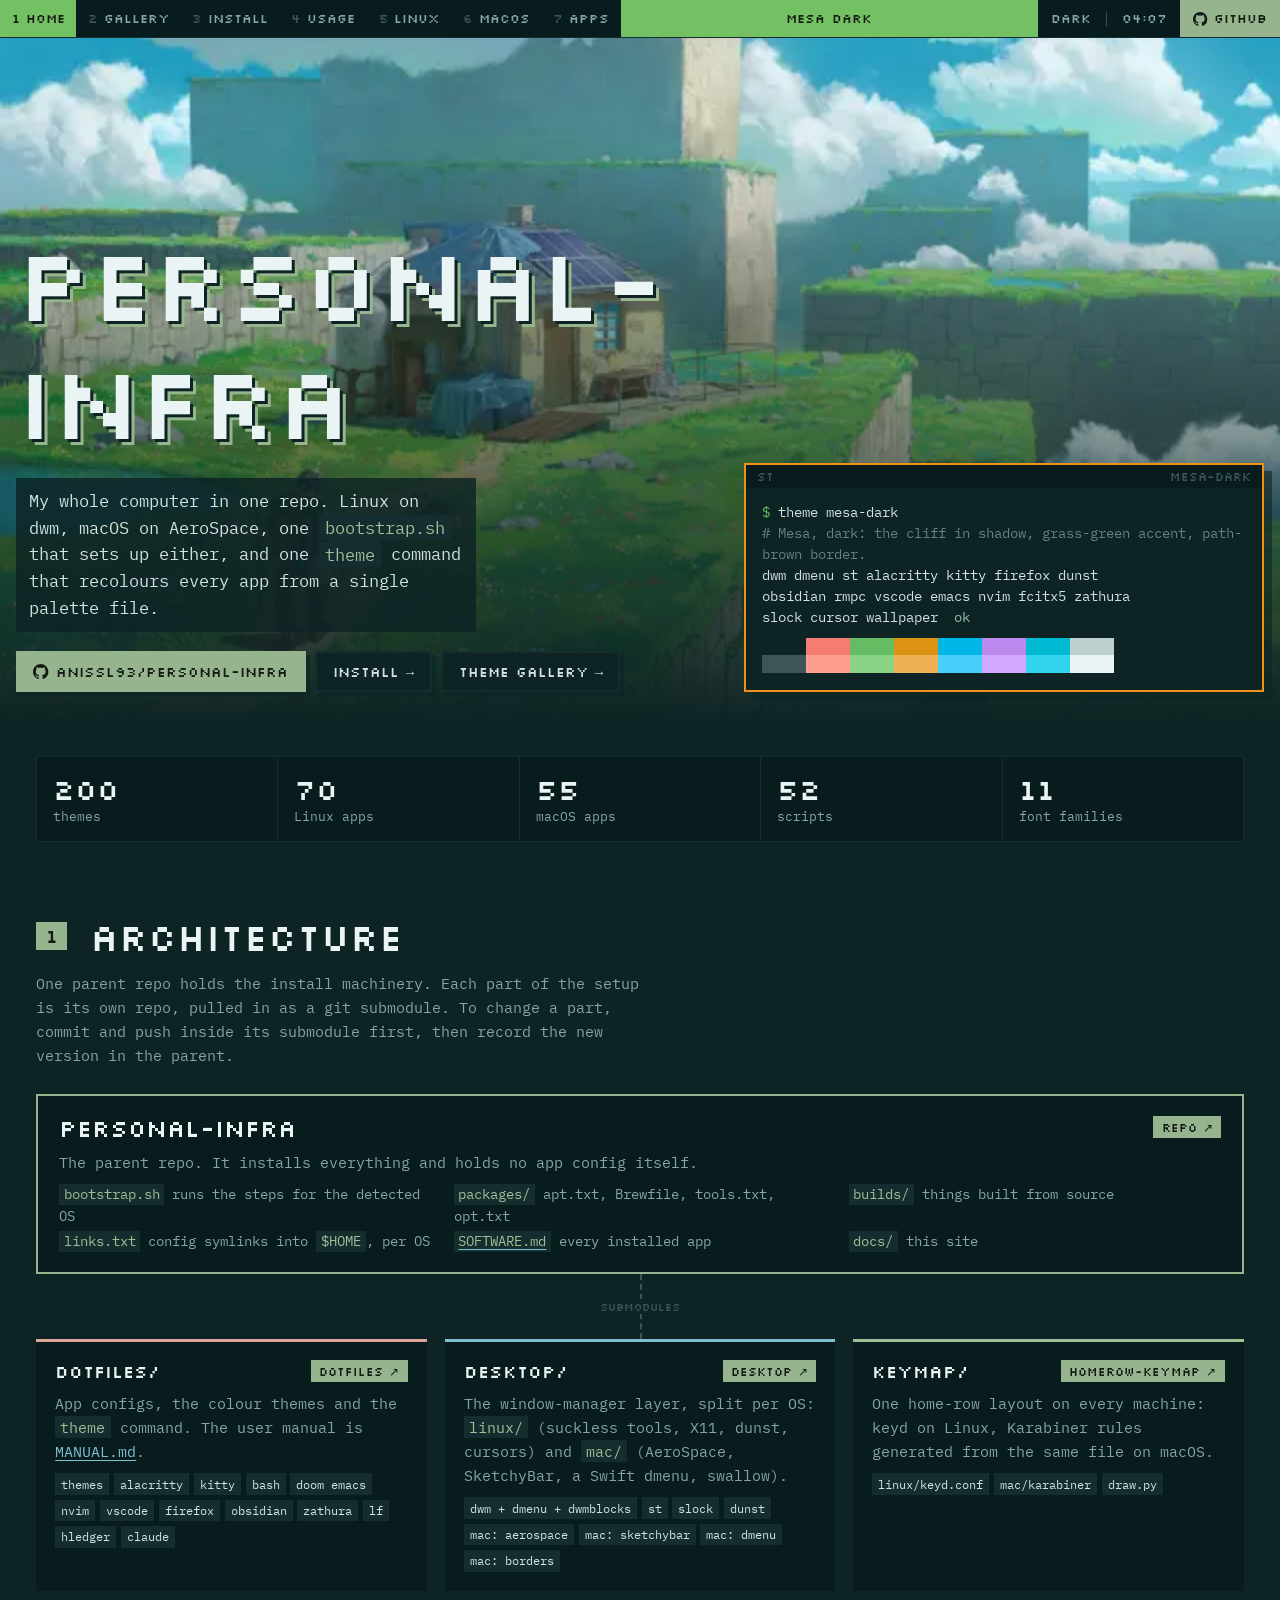
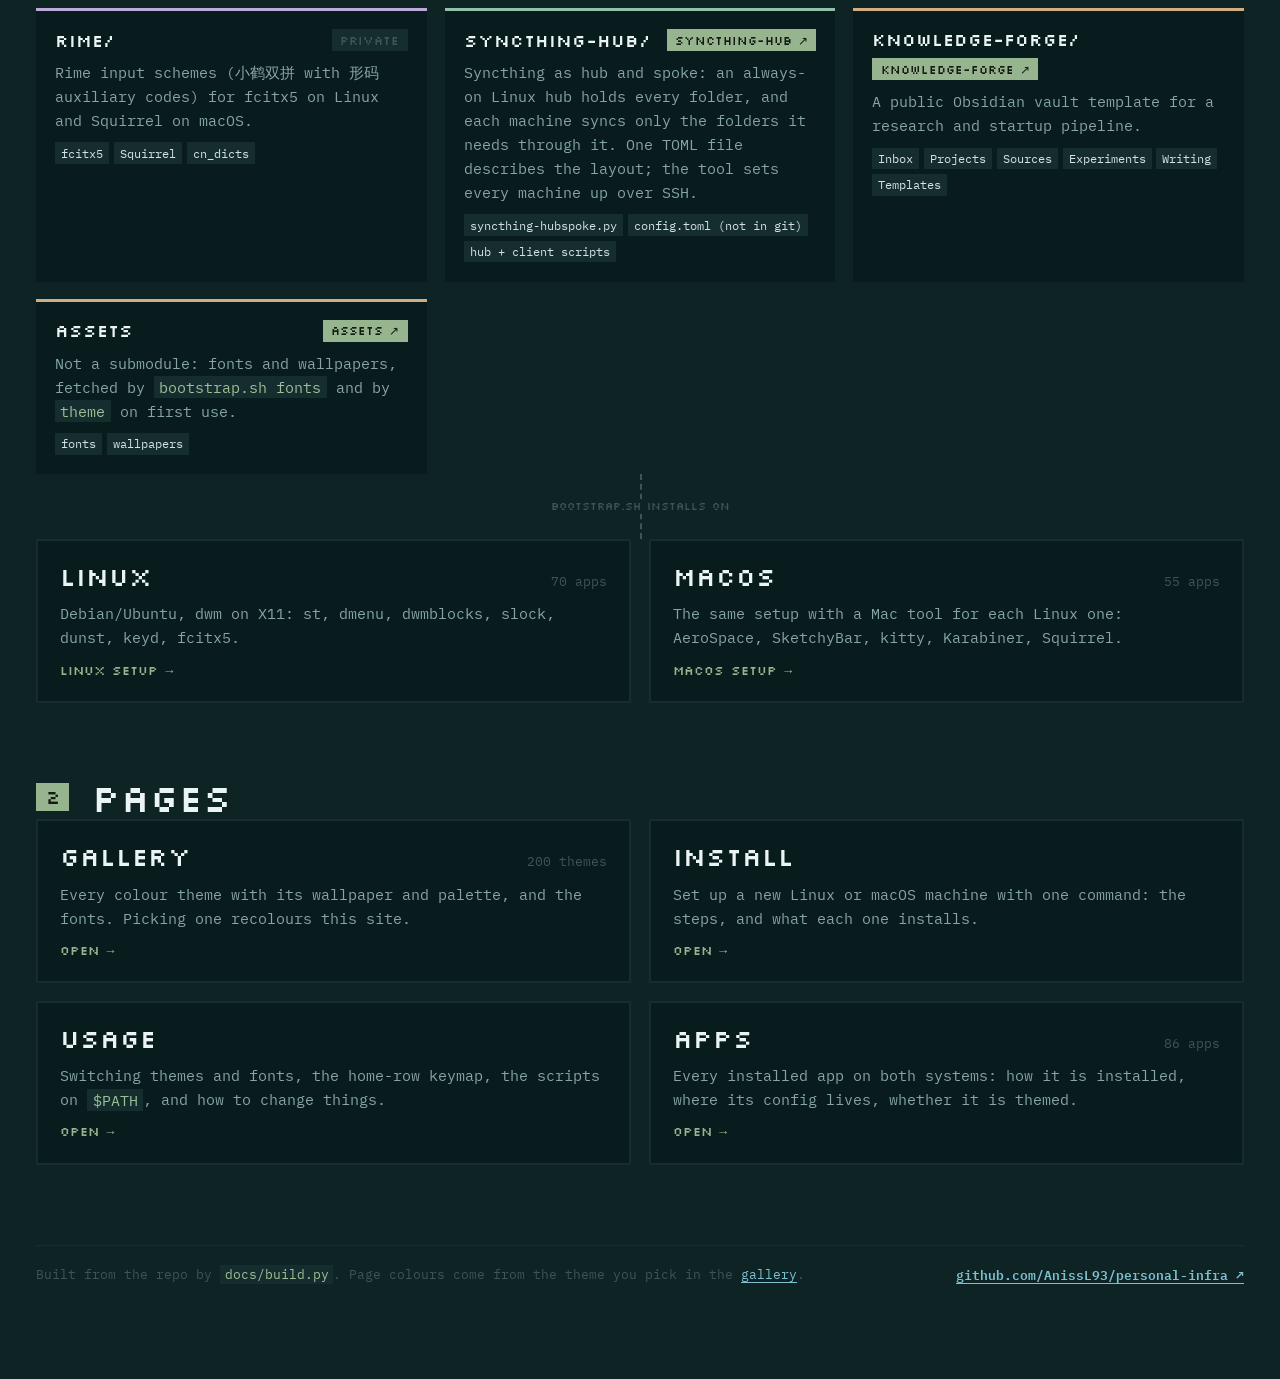
==== commit f8d73cb2: "feat: syncthing-hub submodule and a bootstrap step for Syncthing Step syncthing starts Syncthing at " ====
--- a/docs/index.html
+++ b/docs/index.html
@@ -70,6 +70,11 @@
           <p>Rime input schemes (小鹤双拼 with 形码 auxiliary codes) for fcitx5 on Linux and Squirrel on macOS.</p>
           <ul><li>fcitx5</li><li>Squirrel</li><li>cn_dicts</li></ul>
         </article>
+        <article class="mod" style="--c: var(--ok)">
+          <h3>syncthing-hub/ <a class="repo" href="https://github.com/AnissL93/syncthing-hub">syncthing-hub ↗</a></h3>
+          <p>Syncthing as hub and spoke: an always-on Linux hub holds every folder, and each machine syncs only the folders it needs through it. One TOML file describes the layout; the tool sets every machine up over SSH.</p>
+          <ul><li>syncthing-hubspoke.py</li><li>config.toml (not in git)</li><li>hub + client scripts</li></ul>
+        </article>
         <article class="mod" style="--c: var(--number)">
           <h3>knowledge-forge/ <a class="repo" href="https://github.com/AnissL93/knowledge-forge">knowledge-forge ↗</a></h3>
           <p>A public Obsidian vault template for a research and startup pipeline.</p>
